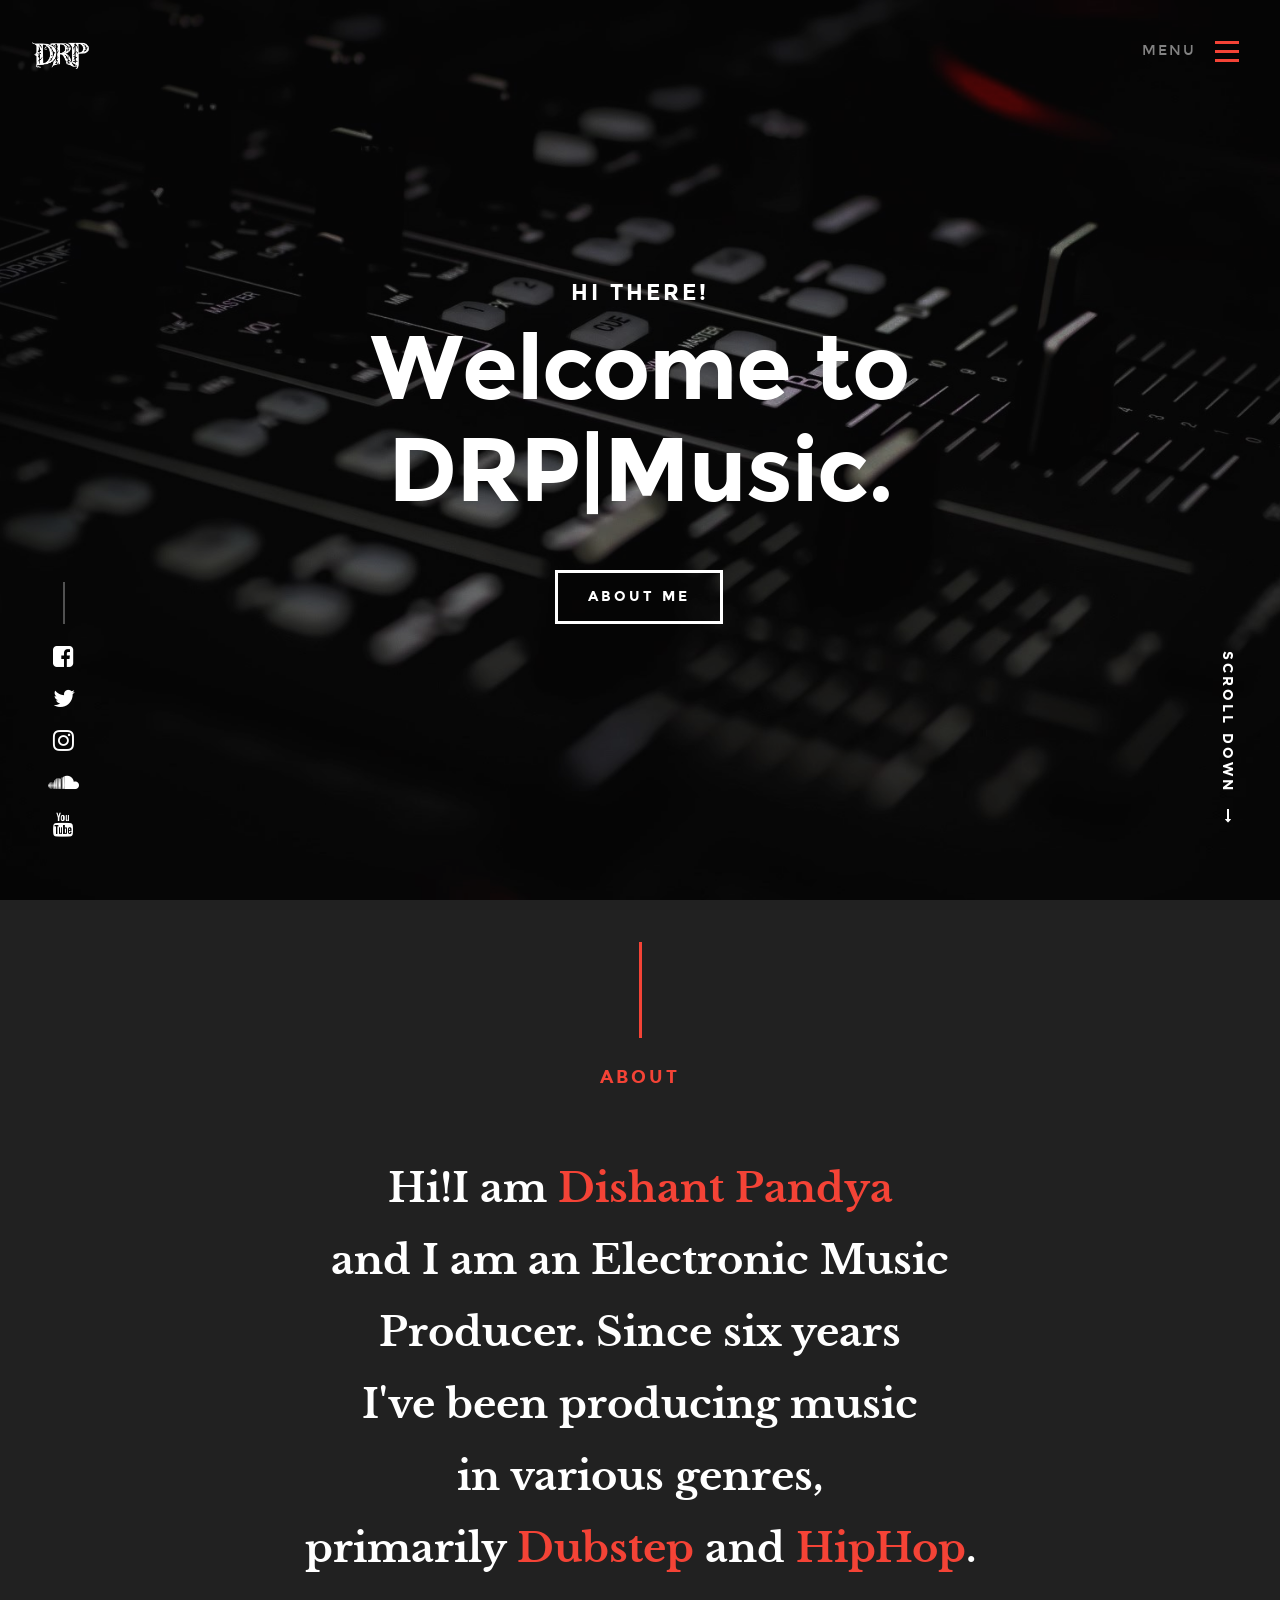
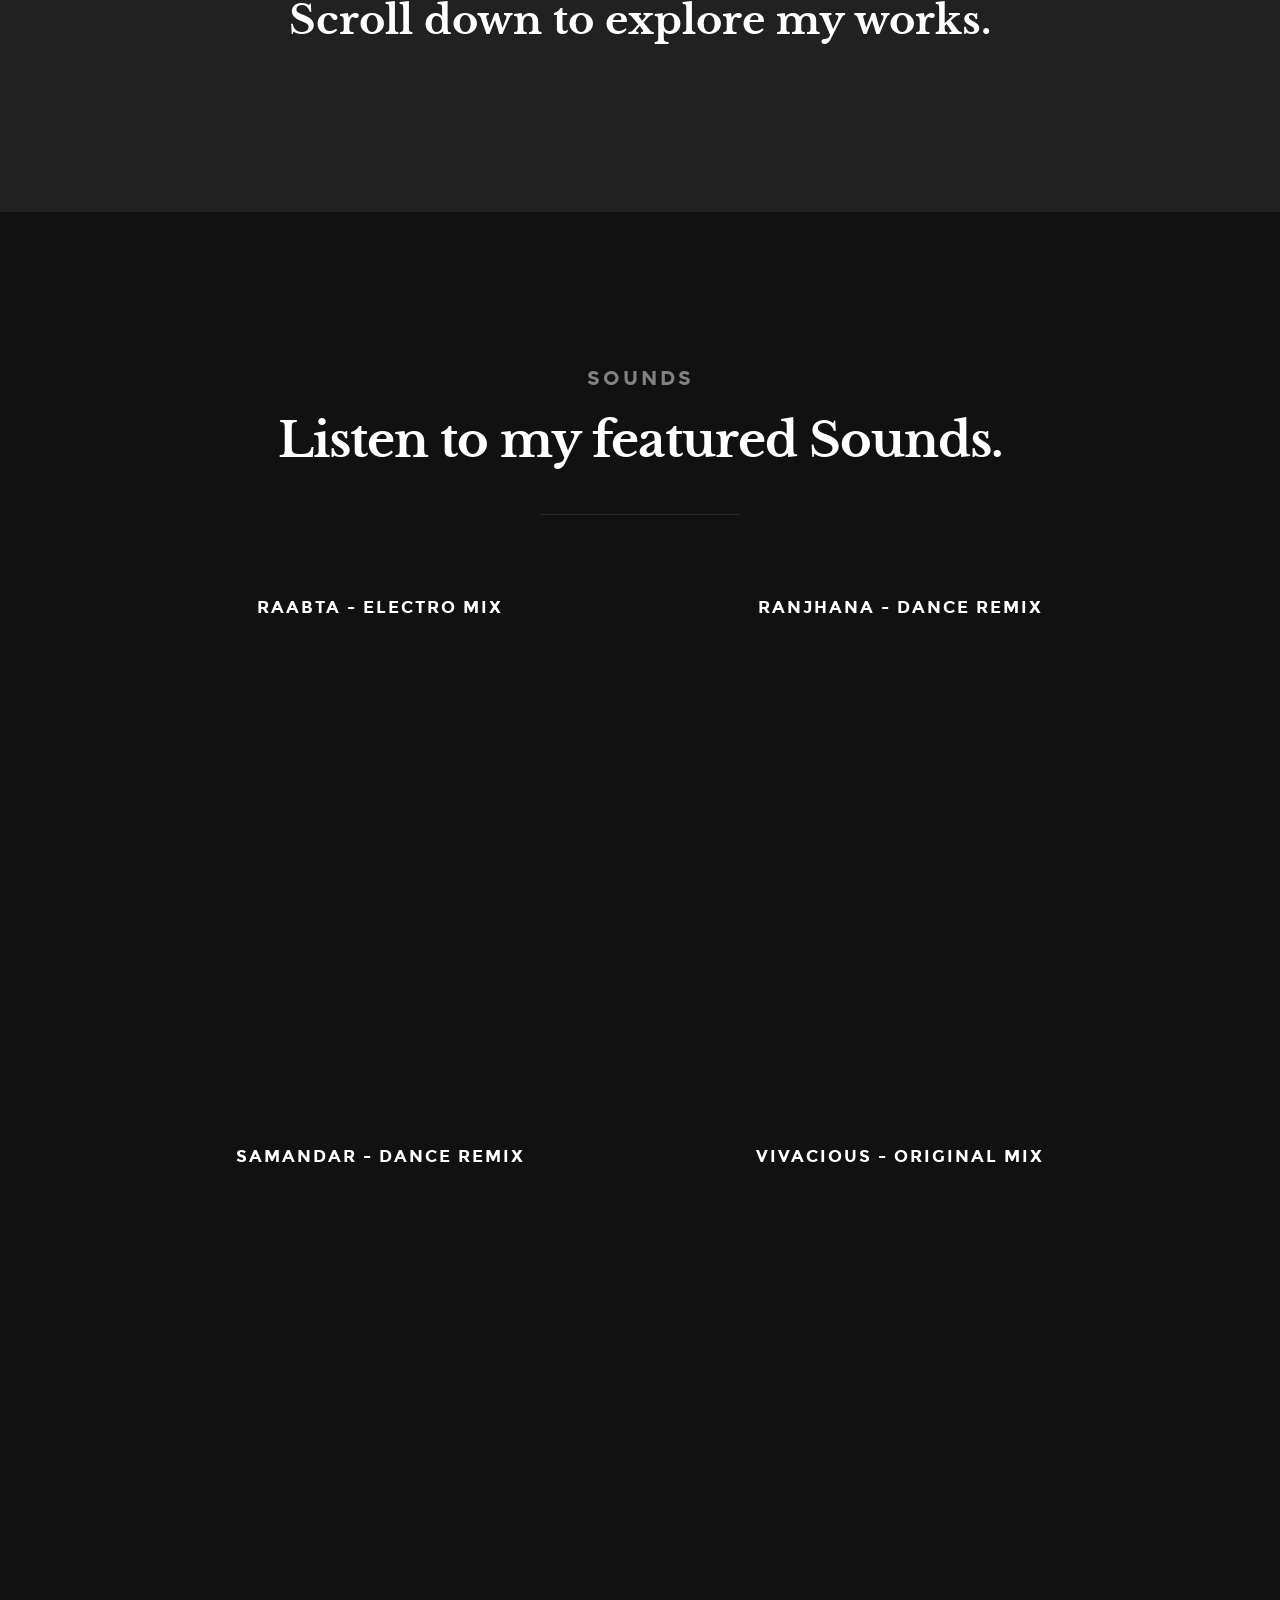
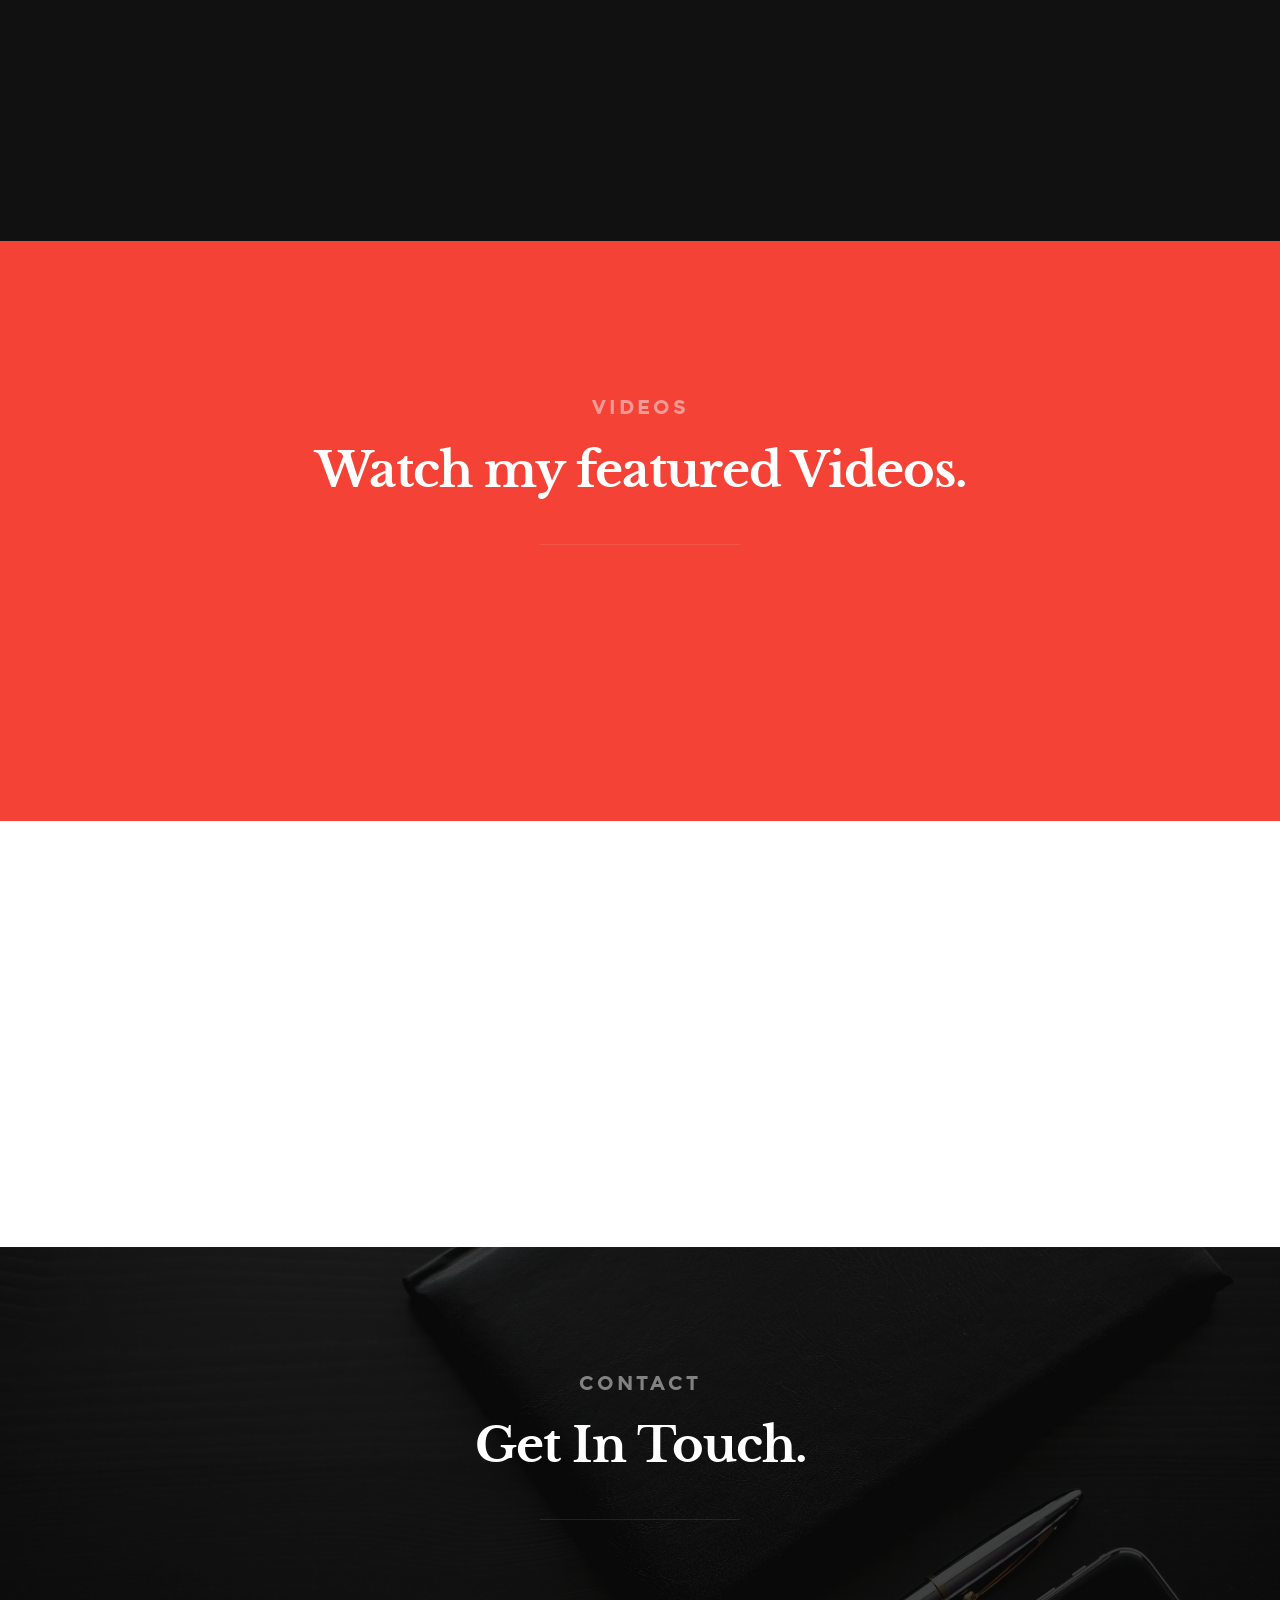
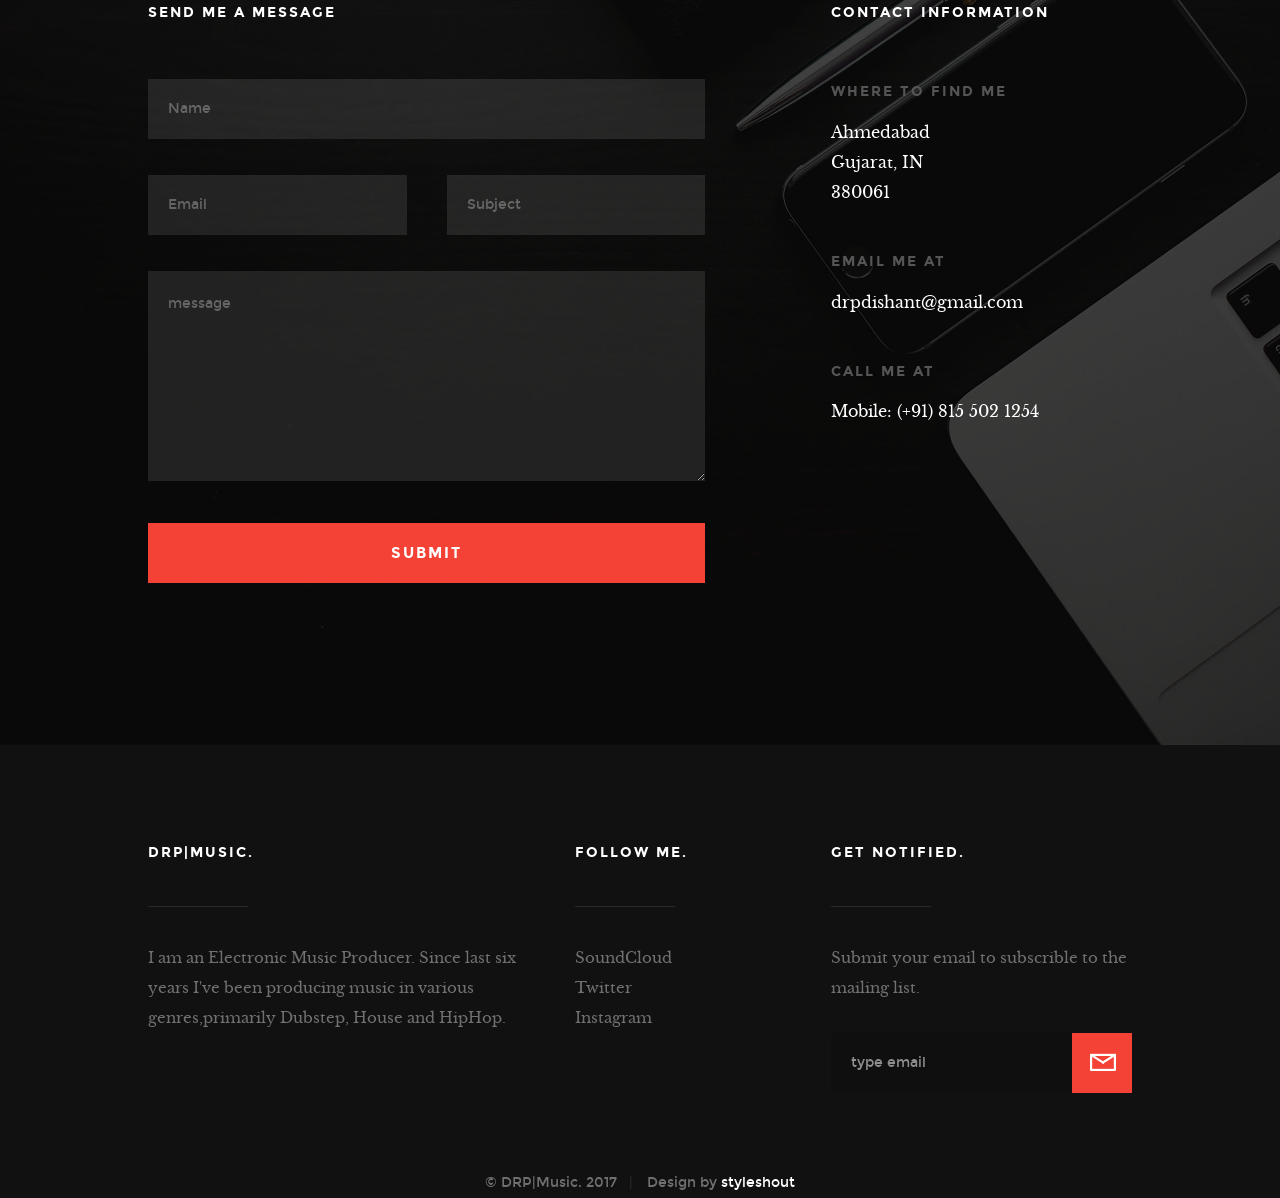
==== index.html @ be005cc3 "favicon" ====
<!DOCTYPE html>
<!--[if IE 8 ]><html class="no-js oldie ie8" lang="en"> <![endif]-->
<!--[if IE 9 ]><html class="no-js oldie ie9" lang="en"> <![endif]-->
<!--[if (gte IE 9)|!(IE)]><!--><html class="no-js" lang="en" xmlns="http://www.w3.org/1999/xhtml"
      xmlns:fb="http://ogp.me/ns/fb#"> <!--<![endif]-->
<head>

   <!--- basic page needs
   ================================================== -->
   <meta charset="utf-8">
	<title>DRP|Music.</title>
	<meta name="Electronic Music Producer" content="">  
	<meta name="Dishant Pandya" content="">
    <meta property="og:image" content="images/preview.png">
    

   <!-- mobile specific metas
   ================================================== -->
	<meta name="viewport" content="width=device-width, initial-scale=1, maximum-scale=1">

 	<!-- CSS
   ================================================== -->
   <link rel="stylesheet" href="css/base.css">
   <link rel="stylesheet" href="css/vendor.css">  
   <link rel="stylesheet" href="css/main.css">  

   <!-- script
   ================================================== -->
	<script src="js/modernizr.js"></script>
	<script src="js/pace.min.js"></script>

   <!-- favicons
	================================================== -->
	<link rel="shortcut icon" href="https://drpdishant.github.io/favicon.ico" type="image/x-icon">
	<link rel="icon" href="https://drpdishant.github.io/favicon.ico" type="image/x-icon">

</head>

<body id="top">

	<!-- header 
   ================================================== -->
   <header> 

   	<div class="header-logo">
	      <a href="index.html">DRP|Music.</a>
	   </div> 

		<a id="header-menu-trigger" href="#0">
		 	<span class="header-menu-text">Menu</span>
		  	<span class="header-menu-icon"></span>
		</a> 

		<nav id="menu-nav-wrap">

			<a href="#0" class="close-button" title="close"><span>Close</span></a>	

	   	<h3>DRP|Music.</h3>  

			<ul class="nav-list">
				<li class="current"><a class="smoothscroll" href="#home" title="">Home</a></li>
				<li><a class="smoothscroll" href="#about" title="">About</a></li>
				<li><a class="smoothscroll" href="#services" title="">Sounds</a></li>
				<li><a class="smoothscroll" href="#portfolio" title="">Videos</a></li>
				<li><a class="smoothscroll" href="#contact" title="">Contact</a></li>						
			</ul>	
            </a>
			<ul class="header-social-list">
	         <li>
	         	<a target="_blank" href="https://fb.com/musicbydrp"><i class="fa fa-facebook-square"></i></a>
	         </li>
	         <li>
	         	<a target="_blank" href="https://twitter.com/dishantpandya"><i class="fa fa-twitter"></i></a>
	         </li>
	         <li>
	         	<a target="_blank" href="https://instagram.com/dishant_pandya"><i class="fa fa-instagram"></i></a>
	         </li>
            <li>
            	<a target="_blank" href="https://soundcloud.com/dishantpandya"><i class="fa fa-soundcloud"></i></a>
            </li>
	         <li>
	         	<a target="_blank" href="https://youtube.com/drpdishant"><i class="fa fa-youtube"></i></a>
	         </li>	         
	      </ul>		

		</nav>  <!-- end #menu-nav-wrap -->

	</header> <!-- end header -->  


   <!-- home
   ================================================== -->
   <section id="home">

   	<div class="overlay"></div>

   	<div class="home-content-table">	
		   <div class="home-content-tablecell">
		   	<div class="row">
		   		<div class="col-twelve">		   			
			  		
			  				<h3 class="animate-intro">Hi There!</h3>
				  			<h1 class="animate-intro">
							Welcome to <br>
                            DRP|Music. 
				  			</h1>	

				  			<div class="more animate-intro">
				  				<a class="smoothscroll button stroke" href="#about">
				  					About Me
				  				</a>
				  			</div>							

			  		</div> <!-- end col-twelve --> 
		   	</div> <!-- end row --> 
		   </div> <!-- end home-content-tablecell --> 		   
		</div> <!-- end home-content-table -->

		<ul class="home-social-list">
	      <li class="animate-intro">
	        	<a target="_blank" href="https://fb.com/musicbydrp"><i class="fa fa-facebook-square"></i></a>
	      </li>
	      <li class="animate-intro">
	        	<a target="_blank" href="https://twitter.com/dishantpandya"><i class="fa fa-twitter"></i></a>
	      </li>
	      <li class="animate-intro">
	        	<a target="_blank" href="https://instagram.com/dishant_pandya"><i class="fa fa-instagram"></i></a>
	      </li>
         <li class="animate-intro">
           	<a target="_blank" href="https://soundcloud.com/dishantpandya"><i class="fa fa-soundcloud"></i></a>
         </li>
	      <li class="animate-intro">
	        	<a target="_blank" href="https://youtube.com/drpdishant"><i class="fa fa-youtube"></i></a>
	      </li>	      
	   </ul> <!-- end home-social-list -->	

		<div class="scrolldown">
			<a href="#about" class="scroll-icon smoothscroll">		
		   	Scroll Down		   	
		   	<i class="fa fa-long-arrow-right" aria-hidden="true"></i>
			</a>
		</div>			
   
   </section> <!-- end home -->


   <!-- about
   ================================================== -->
   <section id="about">

   	<div class="row about-wrap">
   		<div class="col-full">

   			<div class="about-profile-bg"></div>

				<div class="intro">
					<h3 class="animate-this">About</h3>
	   			<p class="lead animate-this">Hi!I am <span>Dishant Pandya</span> <br>
                    and I am an Electronic Music Producer. Since six years <br>
                    I've been producing music <br>
                    in various genres,<br>primarily <span>Dubstep</span> and <span>HipHop</span>.<br>
                    Scroll down to explore my works.</p>	
				</div>   

   		</div> <!-- end col-full  -->
   	</div> <!-- end about-wrap  -->

   </section> <!-- end about -->


   <!-- about
   ================================================== -->
   <section id="services">

   	<div class="overlay"></div>
   	<div class="gradient-overlay"></div>
   	
   	<div class="row narrow section-intro with-bottom-sep animate-this">
   		<div class="col-full">
   			
   				<h3>Sounds</h3>
   			   <h1>Listen to my featured Sounds.</h1>
   			
   	   </div> <!-- end col-full -->
   	</div> <!-- end row -->

   	<div class="row services-content">

   		<div class="services-list block-1-2 block-tab-full group">

	      	<div class="bgrid service-item animate-this">	           

	            <div class="service-content">
                    <h3 class="h05">Raabta - Electro Mix</h3>
	            	<iframe width="100%" height="450" scrolling="no" frameborder="no" src="https://w.soundcloud.com/player/?url=https%3A//api.soundcloud.com/tracks/332384670&amp;auto_play=false&amp;hide_related=false&amp;show_comments=true&amp;show_user=true&amp;show_reposts=false&amp;visual=true"></iframe>	         		
	         	</div> 	         	 

				</div> <!-- end bgrid -->

				<div class="bgrid service-item animate-this">                         

	            <div class="service-content">	
	            	<h3 class="h05">Ranjhana - Dance Remix</h3>  
                    <iframe width="100%" height="450" scrolling="no" frameborder="no" src="https://w.soundcloud.com/player/?url=https%3A//api.soundcloud.com/tracks/306676227&amp;auto_play=false&amp;hide_related=false&amp;show_comments=true&amp;show_user=true&amp;show_reposts=false&amp;visual=true"></iframe>
	            </div>	                          

			   </div> <!-- end bgrid -->

			   <div class="bgrid service-item animate-this">		            

	            <div class="service-content">
	            	<h3 class="h05">Samandar - Dance Remix</h3>
                    <iframe width="100%" height="450" scrolling="no" frameborder="no" src="https://w.soundcloud.com/player/?url=https%3A//api.soundcloud.com/tracks/303614847&amp;auto_play=false&amp;hide_related=false&amp;show_comments=true&amp;show_user=true&amp;show_reposts=false&amp;visual=true"></iframe>
	            </div> 	            	               

			   </div> <!-- end bgrid -->

				<div class="bgrid service-item animate-this">
	            <div class="service-content">
	            	<h3 class="h05">Vivacious - Original Mix</h3>

		            <iframe width="100%" height="450" scrolling="no" frameborder="no" src="https://w.soundcloud.com/player/?url=https%3A//api.soundcloud.com/tracks/299524595&amp;auto_play=false&amp;hide_related=false&amp;show_comments=true&amp;show_user=true&amp;show_reposts=false&amp;visual=true"></iframe>	         		
	            </div>                

				</div> <!-- end bgrid -->			   

	      </div> <!-- end services-list -->
   		
   	</div> <!-- end services-content -->   			

   </section> <!-- end services -->


   <!-- portfolio
   ================================================== -->
   <section id="portfolio">
   	
   	<div class="intro-wrap">

   		<div class="row narrow section-intro with-bottom-sep animate-this">
	   		<div class="col-twelve">
	   			<h3>Videos</h3>
		   		<h1>Watch my featured Videos.</h1>  			  			
	   		</div>   		
	   	</div> <!-- end row section-intro -->   		

   	</div> <!-- end intro-wrap -->   	

   	<div class="row portfolio-content">
   		<div class="col-twelve">
   			<div id="folio-wrap" class="bricks-wrapper">					

   				<div class="brick folio-item">
	               <div class="item-wrap animate-this" data-sub-html="#01" >
                       <iframe width="100%" height="315" src="https://www.youtube.com/embed/Mk-dGUjUvP8" frameborder="0" allowfullscreen></iframe>
	               </div> <!-- end item-wrap -->
						
	        		</div> <!-- end folio-item -->

	        		<div class="brick folio-item">
	               <div class="item-wrap animate-this" data-sub-html="#02">
                       <iframe width="100%" height="315" src="https://www.youtube.com/embed/lpVEWm6cwTI" frameborder="0" allowfullscreen></iframe>
	                  
	               </div> <!-- end item-wrap -->
                        
	        		</div> <!-- end folio-item -->

	        		<div class="brick folio-item">
	               <div class="item-wrap animate-this" data-sub-html="#03" >   	
	                  <iframe width="100%" height="315" src="https://www.youtube.com/embed/KkGbtZgabDY" frameborder="0" allowfullscreen></iframe>
	               </div> <!-- end item-wrap -->	
            
	        		</div> <!-- end folio-item -->

					<div class="brick folio-item">
	               <div class="item-wrap animate-this" data-sub-html="#04" >
                       <iframe width="100%" height="315" src="https://www.youtube.com/embed/w8Ft_xprh7E" frameborder="0" allowfullscreen></iframe>
	                 
	               </div> <!-- end item-wrap -->
            
	        		</div> <!-- end folio-item -->		

   			</div> <!-- end folio-wrap -->
   		</div> <!-- end twelve -->
   	</div> <!-- end portfolio-content -->   	

   </section>  <!-- end portfolio -->

	<!-- contact
   ================================================== -->
   <section id="contact">

      <div class="overlay"></div>

		<div class="row narrow section-intro with-bottom-sep animate-this">
   		<div class="col-twelve">
   			<h3>Contact</h3>
   			<h1>Get In Touch.</h1>
   		</div> 
   	</div> <!-- end section-intro -->

   	<div class="row contact-content">

   		<div class="col-seven tab-full animate-this">

   			<h5>Send Me A Message</h5>

            <!-- form -->
            <form name="contactForm" id="contactForm" method="post">     			

               <div class="form-field">
 					   <input name="contactName" type="text" id="contactName" placeholder="Name" value="" minlength="2" required="">
               </div>

               <div class="row">
                 	<div class="col-six tab-full">
                 		<div class="form-field">
                 			<input name="contactEmail" type="email" id="contactEmail" placeholder="Email" value="" required="">
                 		</div>		      			   
		            </div>
	            	<div class="col-six tab-full">	            
	            		<div class="form-field">
	            			<input name="contactSubject" type="text" id="contactSubject" placeholder="Subject" value="">
	                  </div>		     				   
		            </div>
               </div>
                                         
               <div class="form-field">
	              	<textarea name="contactMessage" id="contactMessage" placeholder="message" rows="10" cols="50" required=""></textarea>
	            </div> 

               <div class="form-field">
                  <button class="submitform">Submit</button>

                  <div id="submit-loader">
                     <div class="text-loader">Sending...</div>                             
       			      <div class="s-loader">
							  	<div class="bounce1"></div>
							  	<div class="bounce2"></div>
							  	<div class="bounce3"></div>
							</div>
						</div>
               </div>

      		</form> <!-- end form -->

            <!-- contact-warning -->
            <div id="message-warning"></div> 

            <!-- contact-success -->
      		<div id="message-success">
               <i class="fa fa-check"></i>Your message was sent, thank you!<br>
      		</div>

         </div> <!-- end col-seven --> 

         <div class="col-four tab-full contact-info end animate-this">

         	<h5>Contact Information</h5>

         	<div class="cinfo">
	   			<h6>Where to Find Me</h6>
	   			<p>
	            	Ahmedabad<br>
	            	Gujarat, IN<br>
	            	380061
	            </p>
	   		</div> <!-- end cinfo -->

	   		<div class="cinfo">
	   			<h6>Email Me At</h6>
	   			<p>
	   				drpdishant@gmail.com			     
				   </p>
	   		</div> <!-- end cinfo -->

	   		<div class="cinfo">
	   			<h6>Call Me At</h6>
	   			<p>
	   				Mobile: (+91) 815 502 1254
				   </p>
	   		</div>

         </div> <!-- end cinfo --> 

   	</div> <!-- end row contact-content -->
		
	</section> <!-- end contact -->


	<!-- footer
   ================================================== -->
	<footer>
     	<div class="footer-main">

   		<div class="row">  

	      	<div class="col-five tab-full footer-about">       

	            <h4 class="h05">DRP|Music.</h4>

	            <p>I am an Electronic Music Producer. Since last six years I've been producing music in various genres,primarily Dubstep, House and HipHop.</p>	            

		      </div> <!-- end footer-about -->

	      	<div class="col-three tab-full footer-social">

	      		<h4 class="h05">Follow Me.</h4>

	      		<ul class="list-links">
	      			<li><a target="_blank" href="https://soundcloud.com/dishantpandya">SoundCloud</a></li>
						<li><a target="_blank" href="https://twitter.com.dishantpandya">Twitter</a></li>
						<li><a target="_blank" href="https://instagram.com/dishant_pandya">Instagram</a></li>						
					</ul>

	      	</div> <!-- end footer-social -->  

	      	<div class="col-four tab-full footer-subscribe end">

	      		<h4 class="h05">Get Notified.</h4>

	      		<p>Submit your email to subscrible to the mailing list.</p>

	      		<div class="subscribe-form">
	      	
	      			<form id="mc-form" class="group" novalidate="true">

							<input type="email" value="" name="dEmail" class="email" id="mc-email" placeholder="type email" required=""> 
	   		
			   			<!-- <input type="submit" name="subscribe" > -->
			   			<button><i class="icon-mail"></i></button>
		   	
		   				<label for="mc-email" class="subscribe-message"></label>
			
						</form>

	      		</div>
	      	           	
	      	</div> <!-- end footer-subscribe -->      	    

	      </div> <!-- end row -->

   	</div> <!-- end footer-main -->

   	<div class="footer-bottom">

      	<div class="row">

      		<div class="col-twelve">
	      		<div class="copyright">
		         	<span>© DRP|Music. 2017</span> 
		         	<span>Design by <a href="http://www.styleshout.com/">styleshout</a></span>		         	
		         </div>		               
	      	</div>

      	</div>   	

      </div> <!-- end footer-bottom -->

      <div id="go-top">
		   <a class="smoothscroll" title="Back to Top" href="#top">
		   	<i class="fa fa-long-arrow-up" aria-hidden="true"></i>
		   </a>
		</div>		
   </footer>

   <div id="preloader"> 
    	<div id="loader"></div>
   </div> 

   <!-- Java Script
   ================================================== --> 
   <script src="js/jquery-2.1.3.min.js"></script>
   <script src="js/plugins.js"></script>
   <script src="js/main.js"></script>

</body>

</html>
---- css/base.css ----
/* =================================================================== 
 *
 *  Infinity v1.0 Base Stylesheet
 *  01-02-2017
 *  ------------------------------------------------------------------
 *  TOC:
 *  01. reset
 *  02. basic/base setup styles
 *  03. grid
 *  04. MISC
 *
 * =================================================================== */

/* ===================================================================
 *  01. reset - normalize.css v3.0.2 | MIT License | git.io/normalize
 *
 * ------------------------------------------------------------------- */
html {
  font-family: sans-serif;
  -ms-text-size-adjust: 100%;
  -webkit-text-size-adjust: 100%;
}

body {
  margin: 0;
}

article,
aside,
details,
figcaption,
figure,
footer,
header,
hgroup,
main,
menu,
nav,
section,
summary {
  display: block;
}

audio, canvas, progress, video {
  display: inline-block;
  vertical-align: baseline;
}

audio:not([controls]) {
  display: none;
  height: 0;
}

[hidden],
template {
  display: none;
}

a {
  background: transparent;
}

a:active, a:hover {
  outline: 0;
}

abbr[title] {
  border-bottom: 1px dotted;
}

b, strong {
  font-weight: bold;
}

dfn {
  font-style: italic;
}

h1 {
  font-size: 2em;
  margin: 0.67em 0;
}

mark {
  background: #ff0;
  color: #000;
}

small {
  font-size: 80%;
}

sub,
sup {
  font-size: 75%;
  line-height: 0;
  position: relative;
  vertical-align: baseline;
}

sup {
  top: -0.5em;
}

sub {
  bottom: -0.25em;
}

img {
  border: 0;
}

svg:not(:root) {
  overflow: hidden;
}

figure {
  margin: 1em 40px;
}

hr {
  -moz-box-sizing: content-box;
  box-sizing: content-box;
  height: 0;
}

pre {
  overflow: auto;
}

code,
kbd,
pre,
samp {
  font-family: monospace, monospace;
  font-size: 1em;
}

button, input, optgroup,
select, textarea {
  color: inherit;
  font: inherit;
  margin: 0;
}

button {
  overflow: visible;
}

button, select {
  text-transform: none;
}

button,
html input[type="button"],
input[type="reset"],
input[type="submit"] {
  -webkit-appearance: button;
  cursor: pointer;
}

button[disabled],
html input[disabled] {
  cursor: default;
}

button::-moz-focus-inner,
input::-moz-focus-inner {
  border: 0;
  padding: 0;
}

input {
  line-height: normal;
}

input[type="checkbox"],
input[type="radio"] {
  box-sizing: border-box;
  padding: 0;
}

input[type="number"]::-webkit-inner-spin-button,
input[type="number"]::-webkit-outer-spin-button {
  height: auto;
}

input[type="search"] {
  -webkit-appearance: textfield;
  -moz-box-sizing: content-box;
  -webkit-box-sizing: content-box;
  box-sizing: content-box;
}

input[type="search"]::-webkit-search-cancel-button,
input[type="search"]::-webkit-search-decoration {
  -webkit-appearance: none;
}

fieldset {
  border: 1px solid #c0c0c0;
  margin: 0 2px;
  padding: 0.35em 0.625em 0.75em;
}

legend {
  border: 0;
  padding: 0;
}

textarea {
  overflow: auto;
}

optgroup {
  font-weight: bold;
}

table {
  border-collapse: collapse;
  border-spacing: 0;
}

td, th {
  padding: 0;
}

/* ===================================================================
 *  02. basic/base setup styles - (_basic.scss)
 *
 * ------------------------------------------------------------------- */
html {
  font-size: 62.5%;
  box-sizing: border-box;
}

*,
*::before,
*::after {
  box-sizing: inherit;
}

body {
  font-weight: normal;
  line-height: 1;
  text-rendering: optimizeLegibility;
  word-wrap: break-word;
  -webkit-overflow-scrolling: touch;
  -webkit-text-size-adjust: none;
}

body, input, button {
  -moz-osx-font-smoothing: grayscale;
  -webkit-font-smoothing: antialiased;
}

/* ------------------------------------------------------------------- 
 * Media - (_basic.scss)
 * ------------------------------------------------------------------- */
img, video {
  max-width: 100%;
  height: auto;
}

/* ------------------------------------------------------------------- 
 * Typography resets - (_basic.scss)
 * ------------------------------------------------------------------- */
div, dl, dt, dd, ul, ol, li, h1, h2, h3, h4, h5, h6, pre, form, p, blockquote, th, td {
  margin: 0;
  padding: 0;
}

h1, h2, h3, h4, h5, h6 {
  -webkit-font-variant-ligatures: common-ligatures;
  -moz-font-variant-ligatures: common-ligatures;
  font-variant-ligatures: common-ligatures;
  text-rendering: optimizeLegibility;
}

em, i {
  font-style: italic;
  line-height: inherit;
}

strong, b {
  font-weight: bold;
  line-height: inherit;
}

small {
  font-size: 60%;
  line-height: inherit;
}

ol, ul {
  list-style: none;
}

li {
  display: block;
}

/* ------------------------------------------------------------------- 
 * links - (_basic.scss)
 * ------------------------------------------------------------------- */
a {
  text-decoration: none;
  line-height: inherit;
}

a img {
  border: none;
}

/* ------------------------------------------------------------------- 
 * inputs - (_basic.scss)
 * ------------------------------------------------------------------- */
fieldset {
  margin: 0;
  padding: 0;
}

input[type="email"],
input[type="number"],
input[type="search"],
input[type="text"],
input[type="tel"],
input[type="url"],
input[type="password"],
textarea {
  -webkit-appearance: none;
  -moz-appearance: none;
  -ms-appearance: none;
  -o-appearance: none;
  appearance: none;
}

/* ===================================================================
 *  03. grid - (_grid.scss)
 *
 * ------------------------------------------------------------------- */
.row {
  width: 94%;
  max-width: 1170px;
  margin: 0 auto;
}
.row:before, .row:after {
  content: "";
  display: table;
}
.row:after {
  clear: both;
}

.row .row {
  width: auto;
  max-width: none;
  margin-left: -20px;
  margin-right: -20px;
}

[class*="col-"], .bgrid {
  float: left;
}

[class*="col-"] + [class*="col-"].end {
  float: right;
}

[class*="col-"] {
  padding: 0 20px;
}

.col-one {
  width: 8.33333%;
}

.col-two, .col-1-6 {
  width: 16.66667%;
}

.col-three, .col-1-4 {
  width: 25%;
}

.col-four, .col-1-3 {
  width: 33.33333%;
}

.col-five {
  width: 41.66667%;
}

.col-six, .col-1-2 {
  width: 50%;
}

.col-seven {
  width: 58.33333%;
}

.col-eight, .col-2-3 {
  width: 66.66667%;
}

.col-nine, .col-3-4 {
  width: 75%;
}

.col-ten, .col-5-6 {
  width: 83.33333%;
}

.col-eleven {
  width: 91.66667%;
}

.col-twelve, .col-full {
  width: 100%;
}

/* ------------------------------------------------------------------- 
 * small screens - (_grid.scss)
 * ------------------------------------------------------------------- */
@media screen and (max-width: 1024px) {
  .row .row {
    margin-left: -18px;
    margin-right: -18px;
  }

  [class*="col-"] {
    padding: 0 18px;
  }
}
/* ------------------------------------------------------------------- 
 * tablets - (_grid.scss)
 * ------------------------------------------------------------------- */
@media screen and (max-width: 768px) {
  .row {
    width: auto;
    padding-left: 30px;
    padding-right: 30px;
  }

  .row .row {
    padding-left: 0;
    padding-right: 0;
    margin-left: -15px;
    margin-right: -15px;
  }

  [class*="col-"] {
    padding: 0 15px;
  }

  .tab-1-4 {
    width: 25%;
  }

  .tab-1-3 {
    width: 33.33333%;
  }

  .tab-1-2 {
    width: 50%;
  }

  .tab-2-3 {
    width: 66.66667%;
  }

  .tab-3-4 {
    width: 75%;
  }

  .tab-full {
    width: 100%;
  }
}
/* ------------------------------------------------------------------- 
 * large mobile devices - (_grid.scss)
 * ------------------------------------------------------------------- */
@media screen and (max-width: 600px) {
  .row {
    padding-left: 25px;
    padding-right: 25px;
  }

  .row .row {
    margin-left: -10px;
    margin-right: -10px;
  }

  [class*="col-"] {
    padding: 0 10px;
  }

  .mob-1-4 {
    width: 25%;
  }

  .mob-1-2 {
    width: 50%;
  }

  .mob-3-4 {
    width: 75%;
  }

  .mob-full {
    width: 100%;
  }
}
/* ------------------------------------------------------------------- 
 * small mobile devices - (_grid.scss)
 * ------------------------------------------------------------------- */
@media screen and (max-width: 400px) {
  .row .row {
    padding-left: 0;
    padding-right: 0;
    margin-left: 0;
    margin-right: 0;
  }

  [class*="col-"] {
    width: 100% !important;
    float: none !important;
    clear: both !important;
    margin-left: 0;
    margin-right: 0;
    padding: 0;
  }

  [class*="col-"] + [class*="col-"].end {
    float: none;
  }
}
/* ===================================================================
 * block grids - (_grid.scss)
 *
 * ------------------------------------------------------------------- */
[class*="block-"]:before, [class*="block-"]:after {
  content: "";
  display: table;
}
[class*="block-"]:after {
  clear: both;
}

.block-1-6 .bgrid {
  width: 16.66667%;
}

.block-1-4 .bgrid {
  width: 25%;
}

.block-1-3 .bgrid {
  width: 33.33333%;
}

.block-1-2 .bgrid {
  width: 50%;
}

/**
 * Clearing for block grid columns. Allow columns with 
 * different heights to align properly.
 */
.block-1-6 .bgrid:nth-child(6n+1),
.block-1-4 .bgrid:nth-child(4n+1),
.block-1-3 .bgrid:nth-child(3n+1),
.block-1-2 .bgrid:nth-child(2n+1) {
  clear: both;
}

/* ------------------------------------------------------------------- 
 * small screens - (_grid.scss)
 * ------------------------------------------------------------------- */
@media screen and (max-width: 1024px) {
  .block-s-1-6 .bgrid {
    width: 16.66667%;
  }

  .block-s-1-4 .bgrid {
    width: 25%;
  }

  .block-s-1-3 .bgrid {
    width: 33.33333%;
  }

  .block-s-1-2 .bgrid {
    width: 50%;
  }

  .block-s-full .bgrid {
    width: 100%;
    clear: both;
  }

  [class*="block-s-"] .bgrid:nth-child(n) {
    clear: none;
  }

  .block-s-1-6 .bgrid:nth-child(6n+1),
  .block-s-1-4 .bgrid:nth-child(4n+1),
  .block-s-1-3 .bgrid:nth-child(3n+1),
  .block-s-1-2 .bgrid:nth-child(2n+1) {
    clear: both;
  }
}
/* ------------------------------------------------------------------- 
 * tablets - (_grid.scss)
 * ------------------------------------------------------------------- */
@media screen and (max-width: 768px) {
  .block-tab-1-6 .bgrid {
    width: 16.66667%;
  }

  .block-tab-1-4 .bgrid {
    width: 25%;
  }

  .block-tab-1-3 .bgrid {
    width: 33.33333%;
  }

  .block-tab-1-2 .bgrid {
    width: 50%;
  }

  .block-tab-full .bgrid {
    width: 100%;
    clear: both;
  }

  [class*="block-tab-"] .bgrid:nth-child(n) {
    clear: none;
  }

  .block-tab-1-6 .bgrid:nth-child(6n+1),
  .block-tab-1-4 .bgrid:nth-child(4n+1),
  .block-tab-1-3 .bgrid:nth-child(3n+1),
  .block-tab-1-2 .bgrid:nth-child(2n+1) {
    clear: both;
  }
}
/* ------------------------------------------------------------------- 
 * large mobile devices - (_grid.scss)
 * ------------------------------------------------------------------- */
@media screen and (max-width: 600px) {
  .block-mob-1-6 .bgrid {
    width: 16.66667%;
  }

  .block-mob-1-4 .bgrid {
    width: 25%;
  }

  .block-mob-1-3 .bgrid {
    width: 33.33333%;
  }

  .block-mob-1-2 .bgrid {
    width: 50%;
  }

  .block-mob-full .bgrid {
    width: 100%;
    clear: both;
  }

  [class*="block-mob-"] .bgrid:nth-child(n) {
    clear: none;
  }

  .block-mob-1-6 .bgrid:nth-child(6n+1),
  .block-mob-1-4 .bgrid:nth-child(4n+1),
  .block-mob-1-3 .bgrid:nth-child(3n+1),
  .block-mob-1-2 .bgrid:nth-child(2n+1) {
    clear: both;
  }
}
/* ------------------------------------------------------------------- 
 * stack on small mobile devices - (_grid.scss)
 * ------------------------------------------------------------------- */
@media screen and (max-width: 400px) {
  .stack .bgrid {
    width: 100% !important;
    float: none !important;
    clear: both !important;
    margin-left: 0;
    margin-right: 0;
  }
}
/* ===================================================================
 *  04. MISC  - (_grid.scss)
 *
 * ------------------------------------------------------------------- */
 
/* Clearing - (http://nicolasgallagher.com/micro-clearfix-hack/
 */
.group:before, .group:after {
  content: "";
  display: table;
}
.group:after {
  clear: both;
}

/* Misc Helper Styles 
 */
.hide {
  display: none;
}

.invisible {
  visibility: hidden;
}

.antialiased {
  -webkit-font-smoothing: antialiased;
  -moz-osx-font-smoothing: grayscale;
}

.overflow-hidden {
  overflow: hidden;
}

.remove-bottom {
  margin-bottom: 0;
}

.half-bottom {
  margin-bottom: 1.5rem !important;
}

.add-bottom {
  margin-bottom: 3rem !important;
}

.no-border {
  border: none;
}

.full-width {
  width: 100%;
}

.text-center {
  text-align: center;
}

.text-left {
  text-align: left;
}

.text-right {
  text-align: right;
}

.pull-left {
  float: left;
}

.pull-right {
  float: right;
}

.align-center {
  margin-left: auto;
  margin-right: auto;
  text-align: center;
}
---- css/vendor.css ----
/* =================================================================== 
 *
 *  Infinity v1.0 Vendor/Third Party CSS 
 *  01-02-2017
 *  ------------------------------------------------------------------
 *
 *  TOC:
 *  01. Animate.css
 *  02. Lightgallery 
 *  03. Owl Carousel 
 *  04. Flexslider
 *
 * =================================================================== */

/**
 * 01. 
 * Animate.css - http://daneden.me/animate
 * Licensed under the MIT license - http://opensource.org/licenses/MIT
 *
 * Copyright (c) 2015 Daniel Eden
 * ===================================================================
 */
.animated {
  -webkit-animation-duration: 1s;
  animation-duration: 1s;
  -webkit-animation-fill-mode: both;
  animation-fill-mode: both;
}

.animated.infinite {
  -webkit-animation-iteration-count: infinite;
  animation-iteration-count: infinite;
}

.animated.hinge {
  -webkit-animation-duration: 2s;
  animation-duration: 2s;
}

.animated.bounceIn, .animated.bounceOut, .animated.flipOutX, .animated.flipOutY {
  -webkit-animation-duration: .75s;
  animation-duration: .75s;
}

@-webkit-keyframes bounce {
  20%,53%,80%,from,to {
    -webkit-animation-timing-function: cubic-bezier(0.215, 0.61, 0.355, 1);
    animation-timing-function: cubic-bezier(0.215, 0.61, 0.355, 1);
    -webkit-transform: translate3d(0, 0, 0);
    transform: translate3d(0, 0, 0);
  }
  40%,43% {
    -webkit-animation-timing-function: cubic-bezier(0.755, 0.05, 0.855, 0.06);
    animation-timing-function: cubic-bezier(0.755, 0.05, 0.855, 0.06);
    -webkit-transform: translate3d(0, -30px, 0);
    transform: translate3d(0, -30px, 0);
  }
  70% {
    -webkit-animation-timing-function: cubic-bezier(0.755, 0.05, 0.855, 0.06);
    animation-timing-function: cubic-bezier(0.755, 0.05, 0.855, 0.06);
    -webkit-transform: translate3d(0, -15px, 0);
    transform: translate3d(0, -15px, 0);
  }
  90% {
    -webkit-transform: translate3d(0, -4px, 0);
    transform: translate3d(0, -4px, 0);
  }
}
@keyframes bounce {
  20%,53%,80%,from,to {
    -webkit-animation-timing-function: cubic-bezier(0.215, 0.61, 0.355, 1);
    animation-timing-function: cubic-bezier(0.215, 0.61, 0.355, 1);
    -webkit-transform: translate3d(0, 0, 0);
    transform: translate3d(0, 0, 0);
  }
  40%,43% {
    -webkit-animation-timing-function: cubic-bezier(0.755, 0.05, 0.855, 0.06);
    animation-timing-function: cubic-bezier(0.755, 0.05, 0.855, 0.06);
    -webkit-transform: translate3d(0, -30px, 0);
    transform: translate3d(0, -30px, 0);
  }
  70% {
    -webkit-animation-timing-function: cubic-bezier(0.755, 0.05, 0.855, 0.06);
    animation-timing-function: cubic-bezier(0.755, 0.05, 0.855, 0.06);
    -webkit-transform: translate3d(0, -15px, 0);
    transform: translate3d(0, -15px, 0);
  }
  90% {
    -webkit-transform: translate3d(0, -4px, 0);
    transform: translate3d(0, -4px, 0);
  }
}
.bounce {
  -webkit-animation-name: bounce;
  animation-name: bounce;
  -webkit-transform-origin: center bottom;
  transform-origin: center bottom;
}

@-webkit-keyframes flash {
  50%,from,to {
    opacity: 1;
  }
  25%,75% {
    opacity: 0;
  }
}
@keyframes flash {
  50%,from,to {
    opacity: 1;
  }
  25%,75% {
    opacity: 0;
  }
}
.flash {
  -webkit-animation-name: flash;
  animation-name: flash;
}

@-webkit-keyframes pulse {
  from {
    -webkit-transform: scale3d(1, 1, 1);
    transform: scale3d(1, 1, 1);
  }
  50% {
    -webkit-transform: scale3d(1.05, 1.05, 1.05);
    transform: scale3d(1.05, 1.05, 1.05);
  }
  to {
    -webkit-transform: scale3d(1, 1, 1);
    transform: scale3d(1, 1, 1);
  }
}
@keyframes pulse {
  from {
    -webkit-transform: scale3d(1, 1, 1);
    transform: scale3d(1, 1, 1);
  }
  50% {
    -webkit-transform: scale3d(1.05, 1.05, 1.05);
    transform: scale3d(1.05, 1.05, 1.05);
  }
  to {
    -webkit-transform: scale3d(1, 1, 1);
    transform: scale3d(1, 1, 1);
  }
}
.pulse {
  -webkit-animation-name: pulse;
  animation-name: pulse;
}

@-webkit-keyframes rubberBand {
  from {
    -webkit-transform: scale3d(1, 1, 1);
    transform: scale3d(1, 1, 1);
  }
  30% {
    -webkit-transform: scale3d(1.25, 0.75, 1);
    transform: scale3d(1.25, 0.75, 1);
  }
  40% {
    -webkit-transform: scale3d(0.75, 1.25, 1);
    transform: scale3d(0.75, 1.25, 1);
  }
  50% {
    -webkit-transform: scale3d(1.15, 0.85, 1);
    transform: scale3d(1.15, 0.85, 1);
  }
  65% {
    -webkit-transform: scale3d(0.95, 1.05, 1);
    transform: scale3d(0.95, 1.05, 1);
  }
  75% {
    -webkit-transform: scale3d(1.05, 0.95, 1);
    transform: scale3d(1.05, 0.95, 1);
  }
  to {
    -webkit-transform: scale3d(1, 1, 1);
    transform: scale3d(1, 1, 1);
  }
}
@keyframes rubberBand {
  from {
    -webkit-transform: scale3d(1, 1, 1);
    transform: scale3d(1, 1, 1);
  }
  30% {
    -webkit-transform: scale3d(1.25, 0.75, 1);
    transform: scale3d(1.25, 0.75, 1);
  }
  40% {
    -webkit-transform: scale3d(0.75, 1.25, 1);
    transform: scale3d(0.75, 1.25, 1);
  }
  50% {
    -webkit-transform: scale3d(1.15, 0.85, 1);
    transform: scale3d(1.15, 0.85, 1);
  }
  65% {
    -webkit-transform: scale3d(0.95, 1.05, 1);
    transform: scale3d(0.95, 1.05, 1);
  }
  75% {
    -webkit-transform: scale3d(1.05, 0.95, 1);
    transform: scale3d(1.05, 0.95, 1);
  }
  to {
    -webkit-transform: scale3d(1, 1, 1);
    transform: scale3d(1, 1, 1);
  }
}
.rubberBand {
  -webkit-animation-name: rubberBand;
  animation-name: rubberBand;
}

@-webkit-keyframes shake {
  from,to {
    -webkit-transform: translate3d(0, 0, 0);
    transform: translate3d(0, 0, 0);
  }
  10%,30%,50%,70%,90% {
    -webkit-transform: translate3d(-10px, 0, 0);
    transform: translate3d(-10px, 0, 0);
  }
  20%,40%,60%,80% {
    -webkit-transform: translate3d(10px, 0, 0);
    transform: translate3d(10px, 0, 0);
  }
}
@keyframes shake {
  from,to {
    -webkit-transform: translate3d(0, 0, 0);
    transform: translate3d(0, 0, 0);
  }
  10%,30%,50%,70%,90% {
    -webkit-transform: translate3d(-10px, 0, 0);
    transform: translate3d(-10px, 0, 0);
  }
  20%,40%,60%,80% {
    -webkit-transform: translate3d(10px, 0, 0);
    transform: translate3d(10px, 0, 0);
  }
}
.shake {
  -webkit-animation-name: shake;
  animation-name: shake;
}

@-webkit-keyframes swing {
  20% {
    -webkit-transform: rotate3d(0, 0, 1, 15deg);
    transform: rotate3d(0, 0, 1, 15deg);
  }
  40% {
    -webkit-transform: rotate3d(0, 0, 1, -10deg);
    transform: rotate3d(0, 0, 1, -10deg);
  }
  60% {
    -webkit-transform: rotate3d(0, 0, 1, 5deg);
    transform: rotate3d(0, 0, 1, 5deg);
  }
  80% {
    -webkit-transform: rotate3d(0, 0, 1, -5deg);
    transform: rotate3d(0, 0, 1, -5deg);
  }
  to {
    -webkit-transform: rotate3d(0, 0, 1, 0deg);
    transform: rotate3d(0, 0, 1, 0deg);
  }
}
@keyframes swing {
  20% {
    -webkit-transform: rotate3d(0, 0, 1, 15deg);
    transform: rotate3d(0, 0, 1, 15deg);
  }
  40% {
    -webkit-transform: rotate3d(0, 0, 1, -10deg);
    transform: rotate3d(0, 0, 1, -10deg);
  }
  60% {
    -webkit-transform: rotate3d(0, 0, 1, 5deg);
    transform: rotate3d(0, 0, 1, 5deg);
  }
  80% {
    -webkit-transform: rotate3d(0, 0, 1, -5deg);
    transform: rotate3d(0, 0, 1, -5deg);
  }
  to {
    -webkit-transform: rotate3d(0, 0, 1, 0deg);
    transform: rotate3d(0, 0, 1, 0deg);
  }
}
.swing {
  -webkit-transform-origin: top center;
  transform-origin: top center;
  -webkit-animation-name: swing;
  animation-name: swing;
}

@-webkit-keyframes tada {
  from {
    -webkit-transform: scale3d(1, 1, 1);
    transform: scale3d(1, 1, 1);
  }
  10%,20% {
    -webkit-transform: scale3d(0.9, 0.9, 0.9) rotate3d(0, 0, 1, -3deg);
    transform: scale3d(0.9, 0.9, 0.9) rotate3d(0, 0, 1, -3deg);
  }
  30%,50%,70%,90% {
    -webkit-transform: scale3d(1.1, 1.1, 1.1) rotate3d(0, 0, 1, 3deg);
    transform: scale3d(1.1, 1.1, 1.1) rotate3d(0, 0, 1, 3deg);
  }
  40%,60%,80% {
    -webkit-transform: scale3d(1.1, 1.1, 1.1) rotate3d(0, 0, 1, -3deg);
    transform: scale3d(1.1, 1.1, 1.1) rotate3d(0, 0, 1, -3deg);
  }
  to {
    -webkit-transform: scale3d(1, 1, 1);
    transform: scale3d(1, 1, 1);
  }
}
@keyframes tada {
  from {
    -webkit-transform: scale3d(1, 1, 1);
    transform: scale3d(1, 1, 1);
  }
  10%,20% {
    -webkit-transform: scale3d(0.9, 0.9, 0.9) rotate3d(0, 0, 1, -3deg);
    transform: scale3d(0.9, 0.9, 0.9) rotate3d(0, 0, 1, -3deg);
  }
  30%,50%,70%,90% {
    -webkit-transform: scale3d(1.1, 1.1, 1.1) rotate3d(0, 0, 1, 3deg);
    transform: scale3d(1.1, 1.1, 1.1) rotate3d(0, 0, 1, 3deg);
  }
  40%,60%,80% {
    -webkit-transform: scale3d(1.1, 1.1, 1.1) rotate3d(0, 0, 1, -3deg);
    transform: scale3d(1.1, 1.1, 1.1) rotate3d(0, 0, 1, -3deg);
  }
  to {
    -webkit-transform: scale3d(1, 1, 1);
    transform: scale3d(1, 1, 1);
  }
}
.tada {
  -webkit-animation-name: tada;
  animation-name: tada;
}

@-webkit-keyframes wobble {
  from {
    -webkit-transform: none;
    transform: none;
  }
  15% {
    -webkit-transform: translate3d(-25%, 0, 0) rotate3d(0, 0, 1, -5deg);
    transform: translate3d(-25%, 0, 0) rotate3d(0, 0, 1, -5deg);
  }
  30% {
    -webkit-transform: translate3d(20%, 0, 0) rotate3d(0, 0, 1, 3deg);
    transform: translate3d(20%, 0, 0) rotate3d(0, 0, 1, 3deg);
  }
  45% {
    -webkit-transform: translate3d(-15%, 0, 0) rotate3d(0, 0, 1, -3deg);
    transform: translate3d(-15%, 0, 0) rotate3d(0, 0, 1, -3deg);
  }
  60% {
    -webkit-transform: translate3d(10%, 0, 0) rotate3d(0, 0, 1, 2deg);
    transform: translate3d(10%, 0, 0) rotate3d(0, 0, 1, 2deg);
  }
  75% {
    -webkit-transform: translate3d(-5%, 0, 0) rotate3d(0, 0, 1, -1deg);
    transform: translate3d(-5%, 0, 0) rotate3d(0, 0, 1, -1deg);
  }
  to {
    -webkit-transform: none;
    transform: none;
  }
}
@keyframes wobble {
  from {
    -webkit-transform: none;
    transform: none;
  }
  15% {
    -webkit-transform: translate3d(-25%, 0, 0) rotate3d(0, 0, 1, -5deg);
    transform: translate3d(-25%, 0, 0) rotate3d(0, 0, 1, -5deg);
  }
  30% {
    -webkit-transform: translate3d(20%, 0, 0) rotate3d(0, 0, 1, 3deg);
    transform: translate3d(20%, 0, 0) rotate3d(0, 0, 1, 3deg);
  }
  45% {
    -webkit-transform: translate3d(-15%, 0, 0) rotate3d(0, 0, 1, -3deg);
    transform: translate3d(-15%, 0, 0) rotate3d(0, 0, 1, -3deg);
  }
  60% {
    -webkit-transform: translate3d(10%, 0, 0) rotate3d(0, 0, 1, 2deg);
    transform: translate3d(10%, 0, 0) rotate3d(0, 0, 1, 2deg);
  }
  75% {
    -webkit-transform: translate3d(-5%, 0, 0) rotate3d(0, 0, 1, -1deg);
    transform: translate3d(-5%, 0, 0) rotate3d(0, 0, 1, -1deg);
  }
  to {
    -webkit-transform: none;
    transform: none;
  }
}
.wobble {
  -webkit-animation-name: wobble;
  animation-name: wobble;
}

@-webkit-keyframes jello {
  11.1%,from,to {
    -webkit-transform: none;
    transform: none;
  }
  22.2% {
    -webkit-transform: skewX(-12.5deg) skewY(-12.5deg);
    transform: skewX(-12.5deg) skewY(-12.5deg);
  }
  33.3% {
    -webkit-transform: skewX(6.25deg) skewY(6.25deg);
    transform: skewX(6.25deg) skewY(6.25deg);
  }
  44.4% {
    -webkit-transform: skewX(-3.125deg) skewY(-3.125deg);
    transform: skewX(-3.125deg) skewY(-3.125deg);
  }
  55.5% {
    -webkit-transform: skewX(1.5625deg) skewY(1.5625deg);
    transform: skewX(1.5625deg) skewY(1.5625deg);
  }
  66.6% {
    -webkit-transform: skewX(-0.78125deg) skewY(-0.78125deg);
    transform: skewX(-0.78125deg) skewY(-0.78125deg);
  }
  77.7% {
    -webkit-transform: skewX(0.39063deg) skewY(0.39063deg);
    transform: skewX(0.39063deg) skewY(0.39063deg);
  }
  88.8% {
    -webkit-transform: skewX(-0.19531deg) skewY(-0.19531deg);
    transform: skewX(-0.19531deg) skewY(-0.19531deg);
  }
}
@keyframes jello {
  11.1%,from,to {
    -webkit-transform: none;
    transform: none;
  }
  22.2% {
    -webkit-transform: skewX(-12.5deg) skewY(-12.5deg);
    transform: skewX(-12.5deg) skewY(-12.5deg);
  }
  33.3% {
    -webkit-transform: skewX(6.25deg) skewY(6.25deg);
    transform: skewX(6.25deg) skewY(6.25deg);
  }
  44.4% {
    -webkit-transform: skewX(-3.125deg) skewY(-3.125deg);
    transform: skewX(-3.125deg) skewY(-3.125deg);
  }
  55.5% {
    -webkit-transform: skewX(1.5625deg) skewY(1.5625deg);
    transform: skewX(1.5625deg) skewY(1.5625deg);
  }
  66.6% {
    -webkit-transform: skewX(-0.78125deg) skewY(-0.78125deg);
    transform: skewX(-0.78125deg) skewY(-0.78125deg);
  }
  77.7% {
    -webkit-transform: skewX(0.39063deg) skewY(0.39063deg);
    transform: skewX(0.39063deg) skewY(0.39063deg);
  }
  88.8% {
    -webkit-transform: skewX(-0.19531deg) skewY(-0.19531deg);
    transform: skewX(-0.19531deg) skewY(-0.19531deg);
  }
}
.jello {
  -webkit-animation-name: jello;
  animation-name: jello;
  -webkit-transform-origin: center;
  transform-origin: center;
}

@-webkit-keyframes bounceIn {
  20%,40%,60%,80%,from,to {
    -webkit-animation-timing-function: cubic-bezier(0.215, 0.61, 0.355, 1);
    animation-timing-function: cubic-bezier(0.215, 0.61, 0.355, 1);
  }
  0% {
    opacity: 0;
    -webkit-transform: scale3d(0.3, 0.3, 0.3);
    transform: scale3d(0.3, 0.3, 0.3);
  }
  20% {
    -webkit-transform: scale3d(1.1, 1.1, 1.1);
    transform: scale3d(1.1, 1.1, 1.1);
  }
  40% {
    -webkit-transform: scale3d(0.9, 0.9, 0.9);
    transform: scale3d(0.9, 0.9, 0.9);
  }
  60% {
    opacity: 1;
    -webkit-transform: scale3d(1.03, 1.03, 1.03);
    transform: scale3d(1.03, 1.03, 1.03);
  }
  80% {
    -webkit-transform: scale3d(0.97, 0.97, 0.97);
    transform: scale3d(0.97, 0.97, 0.97);
  }
  to {
    opacity: 1;
    -webkit-transform: scale3d(1, 1, 1);
    transform: scale3d(1, 1, 1);
  }
}
@keyframes bounceIn {
  20%,40%,60%,80%,from,to {
    -webkit-animation-timing-function: cubic-bezier(0.215, 0.61, 0.355, 1);
    animation-timing-function: cubic-bezier(0.215, 0.61, 0.355, 1);
  }
  0% {
    opacity: 0;
    -webkit-transform: scale3d(0.3, 0.3, 0.3);
    transform: scale3d(0.3, 0.3, 0.3);
  }
  20% {
    -webkit-transform: scale3d(1.1, 1.1, 1.1);
    transform: scale3d(1.1, 1.1, 1.1);
  }
  40% {
    -webkit-transform: scale3d(0.9, 0.9, 0.9);
    transform: scale3d(0.9, 0.9, 0.9);
  }
  60% {
    opacity: 1;
    -webkit-transform: scale3d(1.03, 1.03, 1.03);
    transform: scale3d(1.03, 1.03, 1.03);
  }
  80% {
    -webkit-transform: scale3d(0.97, 0.97, 0.97);
    transform: scale3d(0.97, 0.97, 0.97);
  }
  to {
    opacity: 1;
    -webkit-transform: scale3d(1, 1, 1);
    transform: scale3d(1, 1, 1);
  }
}
.bounceIn {
  -webkit-animation-name: bounceIn;
  animation-name: bounceIn;
}

@-webkit-keyframes bounceInDown {
  60%,75%,90%,from,to {
    -webkit-animation-timing-function: cubic-bezier(0.215, 0.61, 0.355, 1);
    animation-timing-function: cubic-bezier(0.215, 0.61, 0.355, 1);
  }
  0% {
    opacity: 0;
    -webkit-transform: translate3d(0, -3000px, 0);
    transform: translate3d(0, -3000px, 0);
  }
  60% {
    opacity: 1;
    -webkit-transform: translate3d(0, 25px, 0);
    transform: translate3d(0, 25px, 0);
  }
  75% {
    -webkit-transform: translate3d(0, -10px, 0);
    transform: translate3d(0, -10px, 0);
  }
  90% {
    -webkit-transform: translate3d(0, 5px, 0);
    transform: translate3d(0, 5px, 0);
  }
  to {
    -webkit-transform: none;
    transform: none;
  }
}
@keyframes bounceInDown {
  60%,75%,90%,from,to {
    -webkit-animation-timing-function: cubic-bezier(0.215, 0.61, 0.355, 1);
    animation-timing-function: cubic-bezier(0.215, 0.61, 0.355, 1);
  }
  0% {
    opacity: 0;
    -webkit-transform: translate3d(0, -3000px, 0);
    transform: translate3d(0, -3000px, 0);
  }
  60% {
    opacity: 1;
    -webkit-transform: translate3d(0, 25px, 0);
    transform: translate3d(0, 25px, 0);
  }
  75% {
    -webkit-transform: translate3d(0, -10px, 0);
    transform: translate3d(0, -10px, 0);
  }
  90% {
    -webkit-transform: translate3d(0, 5px, 0);
    transform: translate3d(0, 5px, 0);
  }
  to {
    -webkit-transform: none;
    transform: none;
  }
}
.bounceInDown {
  -webkit-animation-name: bounceInDown;
  animation-name: bounceInDown;
}

@-webkit-keyframes bounceInLeft {
  60%,75%,90%,from,to {
    -webkit-animation-timing-function: cubic-bezier(0.215, 0.61, 0.355, 1);
    animation-timing-function: cubic-bezier(0.215, 0.61, 0.355, 1);
  }
  0% {
    opacity: 0;
    -webkit-transform: translate3d(-3000px, 0, 0);
    transform: translate3d(-3000px, 0, 0);
  }
  60% {
    opacity: 1;
    -webkit-transform: translate3d(25px, 0, 0);
    transform: translate3d(25px, 0, 0);
  }
  75% {
    -webkit-transform: translate3d(-10px, 0, 0);
    transform: translate3d(-10px, 0, 0);
  }
  90% {
    -webkit-transform: translate3d(5px, 0, 0);
    transform: translate3d(5px, 0, 0);
  }
  to {
    -webkit-transform: none;
    transform: none;
  }
}
@keyframes bounceInLeft {
  60%,75%,90%,from,to {
    -webkit-animation-timing-function: cubic-bezier(0.215, 0.61, 0.355, 1);
    animation-timing-function: cubic-bezier(0.215, 0.61, 0.355, 1);
  }
  0% {
    opacity: 0;
    -webkit-transform: translate3d(-3000px, 0, 0);
    transform: translate3d(-3000px, 0, 0);
  }
  60% {
    opacity: 1;
    -webkit-transform: translate3d(25px, 0, 0);
    transform: translate3d(25px, 0, 0);
  }
  75% {
    -webkit-transform: translate3d(-10px, 0, 0);
    transform: translate3d(-10px, 0, 0);
  }
  90% {
    -webkit-transform: translate3d(5px, 0, 0);
    transform: translate3d(5px, 0, 0);
  }
  to {
    -webkit-transform: none;
    transform: none;
  }
}
.bounceInLeft {
  -webkit-animation-name: bounceInLeft;
  animation-name: bounceInLeft;
}

@-webkit-keyframes bounceInRight {
  60%,75%,90%,from,to {
    -webkit-animation-timing-function: cubic-bezier(0.215, 0.61, 0.355, 1);
    animation-timing-function: cubic-bezier(0.215, 0.61, 0.355, 1);
  }
  from {
    opacity: 0;
    -webkit-transform: translate3d(3000px, 0, 0);
    transform: translate3d(3000px, 0, 0);
  }
  60% {
    opacity: 1;
    -webkit-transform: translate3d(-25px, 0, 0);
    transform: translate3d(-25px, 0, 0);
  }
  75% {
    -webkit-transform: translate3d(10px, 0, 0);
    transform: translate3d(10px, 0, 0);
  }
  90% {
    -webkit-transform: translate3d(-5px, 0, 0);
    transform: translate3d(-5px, 0, 0);
  }
  to {
    -webkit-transform: none;
    transform: none;
  }
}
@keyframes bounceInRight {
  60%,75%,90%,from,to {
    -webkit-animation-timing-function: cubic-bezier(0.215, 0.61, 0.355, 1);
    animation-timing-function: cubic-bezier(0.215, 0.61, 0.355, 1);
  }
  from {
    opacity: 0;
    -webkit-transform: translate3d(3000px, 0, 0);
    transform: translate3d(3000px, 0, 0);
  }
  60% {
    opacity: 1;
    -webkit-transform: translate3d(-25px, 0, 0);
    transform: translate3d(-25px, 0, 0);
  }
  75% {
    -webkit-transform: translate3d(10px, 0, 0);
    transform: translate3d(10px, 0, 0);
  }
  90% {
    -webkit-transform: translate3d(-5px, 0, 0);
    transform: translate3d(-5px, 0, 0);
  }
  to {
    -webkit-transform: none;
    transform: none;
  }
}
.bounceInRight {
  -webkit-animation-name: bounceInRight;
  animation-name: bounceInRight;
}

@-webkit-keyframes bounceInUp {
  60%,75%,90%,from,to {
    -webkit-animation-timing-function: cubic-bezier(0.215, 0.61, 0.355, 1);
    animation-timing-function: cubic-bezier(0.215, 0.61, 0.355, 1);
  }
  from {
    opacity: 0;
    -webkit-transform: translate3d(0, 3000px, 0);
    transform: translate3d(0, 3000px, 0);
  }
  60% {
    opacity: 1;
    -webkit-transform: translate3d(0, -20px, 0);
    transform: translate3d(0, -20px, 0);
  }
  75% {
    -webkit-transform: translate3d(0, 10px, 0);
    transform: translate3d(0, 10px, 0);
  }
  90% {
    -webkit-transform: translate3d(0, -5px, 0);
    transform: translate3d(0, -5px, 0);
  }
  to {
    -webkit-transform: translate3d(0, 0, 0);
    transform: translate3d(0, 0, 0);
  }
}
@keyframes bounceInUp {
  60%,75%,90%,from,to {
    -webkit-animation-timing-function: cubic-bezier(0.215, 0.61, 0.355, 1);
    animation-timing-function: cubic-bezier(0.215, 0.61, 0.355, 1);
  }
  from {
    opacity: 0;
    -webkit-transform: translate3d(0, 3000px, 0);
    transform: translate3d(0, 3000px, 0);
  }
  60% {
    opacity: 1;
    -webkit-transform: translate3d(0, -20px, 0);
    transform: translate3d(0, -20px, 0);
  }
  75% {
    -webkit-transform: translate3d(0, 10px, 0);
    transform: translate3d(0, 10px, 0);
  }
  90% {
    -webkit-transform: translate3d(0, -5px, 0);
    transform: translate3d(0, -5px, 0);
  }
  to {
    -webkit-transform: translate3d(0, 0, 0);
    transform: translate3d(0, 0, 0);
  }
}
.bounceInUp {
  -webkit-animation-name: bounceInUp;
  animation-name: bounceInUp;
}

@-webkit-keyframes bounceOut {
  20% {
    -webkit-transform: scale3d(0.9, 0.9, 0.9);
    transform: scale3d(0.9, 0.9, 0.9);
  }
  50%,55% {
    opacity: 1;
    -webkit-transform: scale3d(1.1, 1.1, 1.1);
    transform: scale3d(1.1, 1.1, 1.1);
  }
  to {
    opacity: 0;
    -webkit-transform: scale3d(0.3, 0.3, 0.3);
    transform: scale3d(0.3, 0.3, 0.3);
  }
}
@keyframes bounceOut {
  20% {
    -webkit-transform: scale3d(0.9, 0.9, 0.9);
    transform: scale3d(0.9, 0.9, 0.9);
  }
  50%,55% {
    opacity: 1;
    -webkit-transform: scale3d(1.1, 1.1, 1.1);
    transform: scale3d(1.1, 1.1, 1.1);
  }
  to {
    opacity: 0;
    -webkit-transform: scale3d(0.3, 0.3, 0.3);
    transform: scale3d(0.3, 0.3, 0.3);
  }
}
.bounceOut {
  -webkit-animation-name: bounceOut;
  animation-name: bounceOut;
}

@-webkit-keyframes bounceOutDown {
  20% {
    -webkit-transform: translate3d(0, 10px, 0);
    transform: translate3d(0, 10px, 0);
  }
  40%,45% {
    opacity: 1;
    -webkit-transform: translate3d(0, -20px, 0);
    transform: translate3d(0, -20px, 0);
  }
  to {
    opacity: 0;
    -webkit-transform: translate3d(0, 2000px, 0);
    transform: translate3d(0, 2000px, 0);
  }
}
@keyframes bounceOutDown {
  20% {
    -webkit-transform: translate3d(0, 10px, 0);
    transform: translate3d(0, 10px, 0);
  }
  40%,45% {
    opacity: 1;
    -webkit-transform: translate3d(0, -20px, 0);
    transform: translate3d(0, -20px, 0);
  }
  to {
    opacity: 0;
    -webkit-transform: translate3d(0, 2000px, 0);
    transform: translate3d(0, 2000px, 0);
  }
}
.bounceOutDown {
  -webkit-animation-name: bounceOutDown;
  animation-name: bounceOutDown;
}

@-webkit-keyframes bounceOutLeft {
  20% {
    opacity: 1;
    -webkit-transform: translate3d(20px, 0, 0);
    transform: translate3d(20px, 0, 0);
  }
  to {
    opacity: 0;
    -webkit-transform: translate3d(-2000px, 0, 0);
    transform: translate3d(-2000px, 0, 0);
  }
}
@keyframes bounceOutLeft {
  20% {
    opacity: 1;
    -webkit-transform: translate3d(20px, 0, 0);
    transform: translate3d(20px, 0, 0);
  }
  to {
    opacity: 0;
    -webkit-transform: translate3d(-2000px, 0, 0);
    transform: translate3d(-2000px, 0, 0);
  }
}
.bounceOutLeft {
  -webkit-animation-name: bounceOutLeft;
  animation-name: bounceOutLeft;
}

@-webkit-keyframes bounceOutRight {
  20% {
    opacity: 1;
    -webkit-transform: translate3d(-20px, 0, 0);
    transform: translate3d(-20px, 0, 0);
  }
  to {
    opacity: 0;
    -webkit-transform: translate3d(2000px, 0, 0);
    transform: translate3d(2000px, 0, 0);
  }
}
@keyframes bounceOutRight {
  20% {
    opacity: 1;
    -webkit-transform: translate3d(-20px, 0, 0);
    transform: translate3d(-20px, 0, 0);
  }
  to {
    opacity: 0;
    -webkit-transform: translate3d(2000px, 0, 0);
    transform: translate3d(2000px, 0, 0);
  }
}
.bounceOutRight {
  -webkit-animation-name: bounceOutRight;
  animation-name: bounceOutRight;
}

@-webkit-keyframes bounceOutUp {
  20% {
    -webkit-transform: translate3d(0, -10px, 0);
    transform: translate3d(0, -10px, 0);
  }
  40%,45% {
    opacity: 1;
    -webkit-transform: translate3d(0, 20px, 0);
    transform: translate3d(0, 20px, 0);
  }
  to {
    opacity: 0;
    -webkit-transform: translate3d(0, -2000px, 0);
    transform: translate3d(0, -2000px, 0);
  }
}
@keyframes bounceOutUp {
  20% {
    -webkit-transform: translate3d(0, -10px, 0);
    transform: translate3d(0, -10px, 0);
  }
  40%,45% {
    opacity: 1;
    -webkit-transform: translate3d(0, 20px, 0);
    transform: translate3d(0, 20px, 0);
  }
  to {
    opacity: 0;
    -webkit-transform: translate3d(0, -2000px, 0);
    transform: translate3d(0, -2000px, 0);
  }
}
.bounceOutUp {
  -webkit-animation-name: bounceOutUp;
  animation-name: bounceOutUp;
}

@-webkit-keyframes fadeIn {
  from {
    opacity: 0;
  }
  to {
    opacity: 1;
  }
}
@keyframes fadeIn {
  from {
    opacity: 0;
  }
  to {
    opacity: 1;
  }
}
.fadeIn {
  -webkit-animation-name: fadeIn;
  animation-name: fadeIn;
}

@-webkit-keyframes fadeInDown {
  from {
    opacity: 0;
    -webkit-transform: translate3d(0, -100%, 0);
    transform: translate3d(0, -100%, 0);
  }
  to {
    opacity: 1;
    -webkit-transform: none;
    transform: none;
  }
}
@keyframes fadeInDown {
  from {
    opacity: 0;
    -webkit-transform: translate3d(0, -100%, 0);
    transform: translate3d(0, -100%, 0);
  }
  to {
    opacity: 1;
    -webkit-transform: none;
    transform: none;
  }
}
.fadeInDown {
  -webkit-animation-name: fadeInDown;
  animation-name: fadeInDown;
}

@-webkit-keyframes fadeInDownBig {
  from {
    opacity: 0;
    -webkit-transform: translate3d(0, -2000px, 0);
    transform: translate3d(0, -2000px, 0);
  }
  to {
    opacity: 1;
    -webkit-transform: none;
    transform: none;
  }
}
@keyframes fadeInDownBig {
  from {
    opacity: 0;
    -webkit-transform: translate3d(0, -2000px, 0);
    transform: translate3d(0, -2000px, 0);
  }
  to {
    opacity: 1;
    -webkit-transform: none;
    transform: none;
  }
}
.fadeInDownBig {
  -webkit-animation-name: fadeInDownBig;
  animation-name: fadeInDownBig;
}

@-webkit-keyframes fadeInLeft {
  from {
    opacity: 0;
    -webkit-transform: translate3d(-100%, 0, 0);
    transform: translate3d(-100%, 0, 0);
  }
  to {
    opacity: 1;
    -webkit-transform: none;
    transform: none;
  }
}
@keyframes fadeInLeft {
  from {
    opacity: 0;
    -webkit-transform: translate3d(-100%, 0, 0);
    transform: translate3d(-100%, 0, 0);
  }
  to {
    opacity: 1;
    -webkit-transform: none;
    transform: none;
  }
}
.fadeInLeft {
  -webkit-animation-name: fadeInLeft;
  animation-name: fadeInLeft;
}

@-webkit-keyframes fadeInLeftBig {
  from {
    opacity: 0;
    -webkit-transform: translate3d(-2000px, 0, 0);
    transform: translate3d(-2000px, 0, 0);
  }
  to {
    opacity: 1;
    -webkit-transform: none;
    transform: none;
  }
}
@keyframes fadeInLeftBig {
  from {
    opacity: 0;
    -webkit-transform: translate3d(-2000px, 0, 0);
    transform: translate3d(-2000px, 0, 0);
  }
  to {
    opacity: 1;
    -webkit-transform: none;
    transform: none;
  }
}
.fadeInLeftBig {
  -webkit-animation-name: fadeInLeftBig;
  animation-name: fadeInLeftBig;
}

@-webkit-keyframes fadeInRight {
  from {
    opacity: 0;
    -webkit-transform: translate3d(100%, 0, 0);
    transform: translate3d(100%, 0, 0);
  }
  to {
    opacity: 1;
    -webkit-transform: none;
    transform: none;
  }
}
@keyframes fadeInRight {
  from {
    opacity: 0;
    -webkit-transform: translate3d(100%, 0, 0);
    transform: translate3d(100%, 0, 0);
  }
  to {
    opacity: 1;
    -webkit-transform: none;
    transform: none;
  }
}
.fadeInRight {
  -webkit-animation-name: fadeInRight;
  animation-name: fadeInRight;
}

@-webkit-keyframes fadeInRightBig {
  from {
    opacity: 0;
    -webkit-transform: translate3d(2000px, 0, 0);
    transform: translate3d(2000px, 0, 0);
  }
  to {
    opacity: 1;
    -webkit-transform: none;
    transform: none;
  }
}
@keyframes fadeInRightBig {
  from {
    opacity: 0;
    -webkit-transform: translate3d(2000px, 0, 0);
    transform: translate3d(2000px, 0, 0);
  }
  to {
    opacity: 1;
    -webkit-transform: none;
    transform: none;
  }
}
.fadeInRightBig {
  -webkit-animation-name: fadeInRightBig;
  animation-name: fadeInRightBig;
}

@-webkit-keyframes fadeInUp {
  from {
    opacity: 0;
    -webkit-transform: translate3d(0, 100%, 0);
    transform: translate3d(0, 100%, 0);
  }
  to {
    opacity: 1;
    -webkit-transform: none;
    transform: none;
  }
}
@keyframes fadeInUp {
  from {
    opacity: 0;
    -webkit-transform: translate3d(0, 100%, 0);
    transform: translate3d(0, 100%, 0);
  }
  to {
    opacity: 1;
    -webkit-transform: none;
    transform: none;
  }
}
.fadeInUp {
  -webkit-animation-name: fadeInUp;
  animation-name: fadeInUp;
}

@-webkit-keyframes fadeInUpBig {
  from {
    opacity: 0;
    -webkit-transform: translate3d(0, 2000px, 0);
    transform: translate3d(0, 2000px, 0);
  }
  to {
    opacity: 1;
    -webkit-transform: none;
    transform: none;
  }
}
@keyframes fadeInUpBig {
  from {
    opacity: 0;
    -webkit-transform: translate3d(0, 2000px, 0);
    transform: translate3d(0, 2000px, 0);
  }
  to {
    opacity: 1;
    -webkit-transform: none;
    transform: none;
  }
}
.fadeInUpBig {
  -webkit-animation-name: fadeInUpBig;
  animation-name: fadeInUpBig;
}

@-webkit-keyframes fadeOut {
  from {
    opacity: 1;
  }
  to {
    opacity: 0;
  }
}
@keyframes fadeOut {
  from {
    opacity: 1;
  }
  to {
    opacity: 0;
  }
}
.fadeOut {
  -webkit-animation-name: fadeOut;
  animation-name: fadeOut;
}

@-webkit-keyframes fadeOutDown {
  from {
    opacity: 1;
  }
  to {
    opacity: 0;
    -webkit-transform: translate3d(0, 100%, 0);
    transform: translate3d(0, 100%, 0);
  }
}
@keyframes fadeOutDown {
  from {
    opacity: 1;
  }
  to {
    opacity: 0;
    -webkit-transform: translate3d(0, 100%, 0);
    transform: translate3d(0, 100%, 0);
  }
}
.fadeOutDown {
  -webkit-animation-name: fadeOutDown;
  animation-name: fadeOutDown;
}

@-webkit-keyframes fadeOutDownBig {
  from {
    opacity: 1;
  }
  to {
    opacity: 0;
    -webkit-transform: translate3d(0, 2000px, 0);
    transform: translate3d(0, 2000px, 0);
  }
}
@keyframes fadeOutDownBig {
  from {
    opacity: 1;
  }
  to {
    opacity: 0;
    -webkit-transform: translate3d(0, 2000px, 0);
    transform: translate3d(0, 2000px, 0);
  }
}
.fadeOutDownBig {
  -webkit-animation-name: fadeOutDownBig;
  animation-name: fadeOutDownBig;
}

@-webkit-keyframes fadeOutLeft {
  from {
    opacity: 1;
  }
  to {
    opacity: 0;
    -webkit-transform: translate3d(-100%, 0, 0);
    transform: translate3d(-100%, 0, 0);
  }
}
@keyframes fadeOutLeft {
  from {
    opacity: 1;
  }
  to {
    opacity: 0;
    -webkit-transform: translate3d(-100%, 0, 0);
    transform: translate3d(-100%, 0, 0);
  }
}
.fadeOutLeft {
  -webkit-animation-name: fadeOutLeft;
  animation-name: fadeOutLeft;
}

@-webkit-keyframes fadeOutLeftBig {
  from {
    opacity: 1;
  }
  to {
    opacity: 0;
    -webkit-transform: translate3d(-2000px, 0, 0);
    transform: translate3d(-2000px, 0, 0);
  }
}
@keyframes fadeOutLeftBig {
  from {
    opacity: 1;
  }
  to {
    opacity: 0;
    -webkit-transform: translate3d(-2000px, 0, 0);
    transform: translate3d(-2000px, 0, 0);
  }
}
.fadeOutLeftBig {
  -webkit-animation-name: fadeOutLeftBig;
  animation-name: fadeOutLeftBig;
}

@-webkit-keyframes fadeOutRight {
  from {
    opacity: 1;
  }
  to {
    opacity: 0;
    -webkit-transform: translate3d(100%, 0, 0);
    transform: translate3d(100%, 0, 0);
  }
}
@keyframes fadeOutRight {
  from {
    opacity: 1;
  }
  to {
    opacity: 0;
    -webkit-transform: translate3d(100%, 0, 0);
    transform: translate3d(100%, 0, 0);
  }
}
.fadeOutRight {
  -webkit-animation-name: fadeOutRight;
  animation-name: fadeOutRight;
}

@-webkit-keyframes fadeOutRightBig {
  from {
    opacity: 1;
  }
  to {
    opacity: 0;
    -webkit-transform: translate3d(2000px, 0, 0);
    transform: translate3d(2000px, 0, 0);
  }
}
@keyframes fadeOutRightBig {
  from {
    opacity: 1;
  }
  to {
    opacity: 0;
    -webkit-transform: translate3d(2000px, 0, 0);
    transform: translate3d(2000px, 0, 0);
  }
}
.fadeOutRightBig {
  -webkit-animation-name: fadeOutRightBig;
  animation-name: fadeOutRightBig;
}

@-webkit-keyframes fadeOutUp {
  from {
    opacity: 1;
  }
  to {
    opacity: 0;
    -webkit-transform: translate3d(0, -100%, 0);
    transform: translate3d(0, -100%, 0);
  }
}
@keyframes fadeOutUp {
  from {
    opacity: 1;
  }
  to {
    opacity: 0;
    -webkit-transform: translate3d(0, -100%, 0);
    transform: translate3d(0, -100%, 0);
  }
}
.fadeOutUp {
  -webkit-animation-name: fadeOutUp;
  animation-name: fadeOutUp;
}

@-webkit-keyframes fadeOutUpBig {
  from {
    opacity: 1;
  }
  to {
    opacity: 0;
    -webkit-transform: translate3d(0, -2000px, 0);
    transform: translate3d(0, -2000px, 0);
  }
}
@keyframes fadeOutUpBig {
  from {
    opacity: 1;
  }
  to {
    opacity: 0;
    -webkit-transform: translate3d(0, -2000px, 0);
    transform: translate3d(0, -2000px, 0);
  }
}
.fadeOutUpBig {
  -webkit-animation-name: fadeOutUpBig;
  animation-name: fadeOutUpBig;
}

@-webkit-keyframes flip {
  from {
    -webkit-transform: perspective(400px) rotate3d(0, 1, 0, -360deg);
    transform: perspective(400px) rotate3d(0, 1, 0, -360deg);
    -webkit-animation-timing-function: ease-out;
    animation-timing-function: ease-out;
  }
  40% {
    -webkit-transform: perspective(400px) translate3d(0, 0, 150px) rotate3d(0, 1, 0, -190deg);
    transform: perspective(400px) translate3d(0, 0, 150px) rotate3d(0, 1, 0, -190deg);
    -webkit-animation-timing-function: ease-out;
    animation-timing-function: ease-out;
  }
  50% {
    -webkit-transform: perspective(400px) translate3d(0, 0, 150px) rotate3d(0, 1, 0, -170deg);
    transform: perspective(400px) translate3d(0, 0, 150px) rotate3d(0, 1, 0, -170deg);
    -webkit-animation-timing-function: ease-in;
    animation-timing-function: ease-in;
  }
  80% {
    -webkit-transform: perspective(400px) scale3d(0.95, 0.95, 0.95);
    transform: perspective(400px) scale3d(0.95, 0.95, 0.95);
    -webkit-animation-timing-function: ease-in;
    animation-timing-function: ease-in;
  }
  to {
    -webkit-transform: perspective(400px);
    transform: perspective(400px);
    -webkit-animation-timing-function: ease-in;
    animation-timing-function: ease-in;
  }
}
@keyframes flip {
  from {
    -webkit-transform: perspective(400px) rotate3d(0, 1, 0, -360deg);
    transform: perspective(400px) rotate3d(0, 1, 0, -360deg);
    -webkit-animation-timing-function: ease-out;
    animation-timing-function: ease-out;
  }
  40% {
    -webkit-transform: perspective(400px) translate3d(0, 0, 150px) rotate3d(0, 1, 0, -190deg);
    transform: perspective(400px) translate3d(0, 0, 150px) rotate3d(0, 1, 0, -190deg);
    -webkit-animation-timing-function: ease-out;
    animation-timing-function: ease-out;
  }
  50% {
    -webkit-transform: perspective(400px) translate3d(0, 0, 150px) rotate3d(0, 1, 0, -170deg);
    transform: perspective(400px) translate3d(0, 0, 150px) rotate3d(0, 1, 0, -170deg);
    -webkit-animation-timing-function: ease-in;
    animation-timing-function: ease-in;
  }
  80% {
    -webkit-transform: perspective(400px) scale3d(0.95, 0.95, 0.95);
    transform: perspective(400px) scale3d(0.95, 0.95, 0.95);
    -webkit-animation-timing-function: ease-in;
    animation-timing-function: ease-in;
  }
  to {
    -webkit-transform: perspective(400px);
    transform: perspective(400px);
    -webkit-animation-timing-function: ease-in;
    animation-timing-function: ease-in;
  }
}
.animated.flip {
  -webkit-backface-visibility: visible;
  backface-visibility: visible;
  -webkit-animation-name: flip;
  animation-name: flip;
}

@-webkit-keyframes flipInX {
  from {
    -webkit-transform: perspective(400px) rotate3d(1, 0, 0, 90deg);
    transform: perspective(400px) rotate3d(1, 0, 0, 90deg);
    -webkit-animation-timing-function: ease-in;
    animation-timing-function: ease-in;
    opacity: 0;
  }
  40% {
    -webkit-transform: perspective(400px) rotate3d(1, 0, 0, -20deg);
    transform: perspective(400px) rotate3d(1, 0, 0, -20deg);
    -webkit-animation-timing-function: ease-in;
    animation-timing-function: ease-in;
  }
  60% {
    -webkit-transform: perspective(400px) rotate3d(1, 0, 0, 10deg);
    transform: perspective(400px) rotate3d(1, 0, 0, 10deg);
    opacity: 1;
  }
  80% {
    -webkit-transform: perspective(400px) rotate3d(1, 0, 0, -5deg);
    transform: perspective(400px) rotate3d(1, 0, 0, -5deg);
  }
  to {
    -webkit-transform: perspective(400px);
    transform: perspective(400px);
  }
}
@keyframes flipInX {
  from {
    -webkit-transform: perspective(400px) rotate3d(1, 0, 0, 90deg);
    transform: perspective(400px) rotate3d(1, 0, 0, 90deg);
    -webkit-animation-timing-function: ease-in;
    animation-timing-function: ease-in;
    opacity: 0;
  }
  40% {
    -webkit-transform: perspective(400px) rotate3d(1, 0, 0, -20deg);
    transform: perspective(400px) rotate3d(1, 0, 0, -20deg);
    -webkit-animation-timing-function: ease-in;
    animation-timing-function: ease-in;
  }
  60% {
    -webkit-transform: perspective(400px) rotate3d(1, 0, 0, 10deg);
    transform: perspective(400px) rotate3d(1, 0, 0, 10deg);
    opacity: 1;
  }
  80% {
    -webkit-transform: perspective(400px) rotate3d(1, 0, 0, -5deg);
    transform: perspective(400px) rotate3d(1, 0, 0, -5deg);
  }
  to {
    -webkit-transform: perspective(400px);
    transform: perspective(400px);
  }
}
.flipInX {
  -webkit-backface-visibility: visible !important;
  backface-visibility: visible !important;
  -webkit-animation-name: flipInX;
  animation-name: flipInX;
}

@-webkit-keyframes flipInY {
  from {
    -webkit-transform: perspective(400px) rotate3d(0, 1, 0, 90deg);
    transform: perspective(400px) rotate3d(0, 1, 0, 90deg);
    -webkit-animation-timing-function: ease-in;
    animation-timing-function: ease-in;
    opacity: 0;
  }
  40% {
    -webkit-transform: perspective(400px) rotate3d(0, 1, 0, -20deg);
    transform: perspective(400px) rotate3d(0, 1, 0, -20deg);
    -webkit-animation-timing-function: ease-in;
    animation-timing-function: ease-in;
  }
  60% {
    -webkit-transform: perspective(400px) rotate3d(0, 1, 0, 10deg);
    transform: perspective(400px) rotate3d(0, 1, 0, 10deg);
    opacity: 1;
  }
  80% {
    -webkit-transform: perspective(400px) rotate3d(0, 1, 0, -5deg);
    transform: perspective(400px) rotate3d(0, 1, 0, -5deg);
  }
  to {
    -webkit-transform: perspective(400px);
    transform: perspective(400px);
  }
}
@keyframes flipInY {
  from {
    -webkit-transform: perspective(400px) rotate3d(0, 1, 0, 90deg);
    transform: perspective(400px) rotate3d(0, 1, 0, 90deg);
    -webkit-animation-timing-function: ease-in;
    animation-timing-function: ease-in;
    opacity: 0;
  }
  40% {
    -webkit-transform: perspective(400px) rotate3d(0, 1, 0, -20deg);
    transform: perspective(400px) rotate3d(0, 1, 0, -20deg);
    -webkit-animation-timing-function: ease-in;
    animation-timing-function: ease-in;
  }
  60% {
    -webkit-transform: perspective(400px) rotate3d(0, 1, 0, 10deg);
    transform: perspective(400px) rotate3d(0, 1, 0, 10deg);
    opacity: 1;
  }
  80% {
    -webkit-transform: perspective(400px) rotate3d(0, 1, 0, -5deg);
    transform: perspective(400px) rotate3d(0, 1, 0, -5deg);
  }
  to {
    -webkit-transform: perspective(400px);
    transform: perspective(400px);
  }
}
.flipInY {
  -webkit-backface-visibility: visible !important;
  backface-visibility: visible !important;
  -webkit-animation-name: flipInY;
  animation-name: flipInY;
}

@-webkit-keyframes flipOutX {
  from {
    -webkit-transform: perspective(400px);
    transform: perspective(400px);
  }
  30% {
    -webkit-transform: perspective(400px) rotate3d(1, 0, 0, -20deg);
    transform: perspective(400px) rotate3d(1, 0, 0, -20deg);
    opacity: 1;
  }
  to {
    -webkit-transform: perspective(400px) rotate3d(1, 0, 0, 90deg);
    transform: perspective(400px) rotate3d(1, 0, 0, 90deg);
    opacity: 0;
  }
}
@keyframes flipOutX {
  from {
    -webkit-transform: perspective(400px);
    transform: perspective(400px);
  }
  30% {
    -webkit-transform: perspective(400px) rotate3d(1, 0, 0, -20deg);
    transform: perspective(400px) rotate3d(1, 0, 0, -20deg);
    opacity: 1;
  }
  to {
    -webkit-transform: perspective(400px) rotate3d(1, 0, 0, 90deg);
    transform: perspective(400px) rotate3d(1, 0, 0, 90deg);
    opacity: 0;
  }
}
.flipOutX {
  -webkit-animation-name: flipOutX;
  animation-name: flipOutX;
  -webkit-backface-visibility: visible !important;
  backface-visibility: visible !important;
}

@-webkit-keyframes flipOutY {
  from {
    -webkit-transform: perspective(400px);
    transform: perspective(400px);
  }
  30% {
    -webkit-transform: perspective(400px) rotate3d(0, 1, 0, -15deg);
    transform: perspective(400px) rotate3d(0, 1, 0, -15deg);
    opacity: 1;
  }
  to {
    -webkit-transform: perspective(400px) rotate3d(0, 1, 0, 90deg);
    transform: perspective(400px) rotate3d(0, 1, 0, 90deg);
    opacity: 0;
  }
}
@keyframes flipOutY {
  from {
    -webkit-transform: perspective(400px);
    transform: perspective(400px);
  }
  30% {
    -webkit-transform: perspective(400px) rotate3d(0, 1, 0, -15deg);
    transform: perspective(400px) rotate3d(0, 1, 0, -15deg);
    opacity: 1;
  }
  to {
    -webkit-transform: perspective(400px) rotate3d(0, 1, 0, 90deg);
    transform: perspective(400px) rotate3d(0, 1, 0, 90deg);
    opacity: 0;
  }
}
.flipOutY {
  -webkit-backface-visibility: visible !important;
  backface-visibility: visible !important;
  -webkit-animation-name: flipOutY;
  animation-name: flipOutY;
}

@-webkit-keyframes lightSpeedIn {
  from {
    -webkit-transform: translate3d(100%, 0, 0) skewX(-30deg);
    transform: translate3d(100%, 0, 0) skewX(-30deg);
    opacity: 0;
  }
  60% {
    -webkit-transform: skewX(20deg);
    transform: skewX(20deg);
    opacity: 1;
  }
  80% {
    -webkit-transform: skewX(-5deg);
    transform: skewX(-5deg);
    opacity: 1;
  }
  to {
    -webkit-transform: none;
    transform: none;
    opacity: 1;
  }
}
@keyframes lightSpeedIn {
  from {
    -webkit-transform: translate3d(100%, 0, 0) skewX(-30deg);
    transform: translate3d(100%, 0, 0) skewX(-30deg);
    opacity: 0;
  }
  60% {
    -webkit-transform: skewX(20deg);
    transform: skewX(20deg);
    opacity: 1;
  }
  80% {
    -webkit-transform: skewX(-5deg);
    transform: skewX(-5deg);
    opacity: 1;
  }
  to {
    -webkit-transform: none;
    transform: none;
    opacity: 1;
  }
}
.lightSpeedIn {
  -webkit-animation-name: lightSpeedIn;
  animation-name: lightSpeedIn;
  -webkit-animation-timing-function: ease-out;
  animation-timing-function: ease-out;
}

@-webkit-keyframes lightSpeedOut {
  from {
    opacity: 1;
  }
  to {
    -webkit-transform: translate3d(100%, 0, 0) skewX(30deg);
    transform: translate3d(100%, 0, 0) skewX(30deg);
    opacity: 0;
  }
}
@keyframes lightSpeedOut {
  from {
    opacity: 1;
  }
  to {
    -webkit-transform: translate3d(100%, 0, 0) skewX(30deg);
    transform: translate3d(100%, 0, 0) skewX(30deg);
    opacity: 0;
  }
}
.lightSpeedOut {
  -webkit-animation-name: lightSpeedOut;
  animation-name: lightSpeedOut;
  -webkit-animation-timing-function: ease-in;
  animation-timing-function: ease-in;
}

@-webkit-keyframes rotateIn {
  from {
    -webkit-transform-origin: center;
    transform-origin: center;
    -webkit-transform: rotate3d(0, 0, 1, -200deg);
    transform: rotate3d(0, 0, 1, -200deg);
    opacity: 0;
  }
  to {
    -webkit-transform-origin: center;
    transform-origin: center;
    -webkit-transform: none;
    transform: none;
    opacity: 1;
  }
}
@keyframes rotateIn {
  from {
    -webkit-transform-origin: center;
    transform-origin: center;
    -webkit-transform: rotate3d(0, 0, 1, -200deg);
    transform: rotate3d(0, 0, 1, -200deg);
    opacity: 0;
  }
  to {
    -webkit-transform-origin: center;
    transform-origin: center;
    -webkit-transform: none;
    transform: none;
    opacity: 1;
  }
}
.rotateIn {
  -webkit-animation-name: rotateIn;
  animation-name: rotateIn;
}

@-webkit-keyframes rotateInDownLeft {
  from {
    -webkit-transform-origin: left bottom;
    transform-origin: left bottom;
    -webkit-transform: rotate3d(0, 0, 1, -45deg);
    transform: rotate3d(0, 0, 1, -45deg);
    opacity: 0;
  }
  to {
    -webkit-transform-origin: left bottom;
    transform-origin: left bottom;
    -webkit-transform: none;
    transform: none;
    opacity: 1;
  }
}
@keyframes rotateInDownLeft {
  from {
    -webkit-transform-origin: left bottom;
    transform-origin: left bottom;
    -webkit-transform: rotate3d(0, 0, 1, -45deg);
    transform: rotate3d(0, 0, 1, -45deg);
    opacity: 0;
  }
  to {
    -webkit-transform-origin: left bottom;
    transform-origin: left bottom;
    -webkit-transform: none;
    transform: none;
    opacity: 1;
  }
}
.rotateInDownLeft {
  -webkit-animation-name: rotateInDownLeft;
  animation-name: rotateInDownLeft;
}

@-webkit-keyframes rotateInDownRight {
  from {
    -webkit-transform-origin: right bottom;
    transform-origin: right bottom;
    -webkit-transform: rotate3d(0, 0, 1, 45deg);
    transform: rotate3d(0, 0, 1, 45deg);
    opacity: 0;
  }
  to {
    -webkit-transform-origin: right bottom;
    transform-origin: right bottom;
    -webkit-transform: none;
    transform: none;
    opacity: 1;
  }
}
@keyframes rotateInDownRight {
  from {
    -webkit-transform-origin: right bottom;
    transform-origin: right bottom;
    -webkit-transform: rotate3d(0, 0, 1, 45deg);
    transform: rotate3d(0, 0, 1, 45deg);
    opacity: 0;
  }
  to {
    -webkit-transform-origin: right bottom;
    transform-origin: right bottom;
    -webkit-transform: none;
    transform: none;
    opacity: 1;
  }
}
.rotateInDownRight {
  -webkit-animation-name: rotateInDownRight;
  animation-name: rotateInDownRight;
}

@-webkit-keyframes rotateInUpLeft {
  from {
    -webkit-transform-origin: left bottom;
    transform-origin: left bottom;
    -webkit-transform: rotate3d(0, 0, 1, 45deg);
    transform: rotate3d(0, 0, 1, 45deg);
    opacity: 0;
  }
  to {
    -webkit-transform-origin: left bottom;
    transform-origin: left bottom;
    -webkit-transform: none;
    transform: none;
    opacity: 1;
  }
}
@keyframes rotateInUpLeft {
  from {
    -webkit-transform-origin: left bottom;
    transform-origin: left bottom;
    -webkit-transform: rotate3d(0, 0, 1, 45deg);
    transform: rotate3d(0, 0, 1, 45deg);
    opacity: 0;
  }
  to {
    -webkit-transform-origin: left bottom;
    transform-origin: left bottom;
    -webkit-transform: none;
    transform: none;
    opacity: 1;
  }
}
.rotateInUpLeft {
  -webkit-animation-name: rotateInUpLeft;
  animation-name: rotateInUpLeft;
}

@-webkit-keyframes rotateInUpRight {
  from {
    -webkit-transform-origin: right bottom;
    transform-origin: right bottom;
    -webkit-transform: rotate3d(0, 0, 1, -90deg);
    transform: rotate3d(0, 0, 1, -90deg);
    opacity: 0;
  }
  to {
    -webkit-transform-origin: right bottom;
    transform-origin: right bottom;
    -webkit-transform: none;
    transform: none;
    opacity: 1;
  }
}
@keyframes rotateInUpRight {
  from {
    -webkit-transform-origin: right bottom;
    transform-origin: right bottom;
    -webkit-transform: rotate3d(0, 0, 1, -90deg);
    transform: rotate3d(0, 0, 1, -90deg);
    opacity: 0;
  }
  to {
    -webkit-transform-origin: right bottom;
    transform-origin: right bottom;
    -webkit-transform: none;
    transform: none;
    opacity: 1;
  }
}
.rotateInUpRight {
  -webkit-animation-name: rotateInUpRight;
  animation-name: rotateInUpRight;
}

@-webkit-keyframes rotateOut {
  from {
    -webkit-transform-origin: center;
    transform-origin: center;
    opacity: 1;
  }
  to {
    -webkit-transform-origin: center;
    transform-origin: center;
    -webkit-transform: rotate3d(0, 0, 1, 200deg);
    transform: rotate3d(0, 0, 1, 200deg);
    opacity: 0;
  }
}
@keyframes rotateOut {
  from {
    -webkit-transform-origin: center;
    transform-origin: center;
    opacity: 1;
  }
  to {
    -webkit-transform-origin: center;
    transform-origin: center;
    -webkit-transform: rotate3d(0, 0, 1, 200deg);
    transform: rotate3d(0, 0, 1, 200deg);
    opacity: 0;
  }
}
.rotateOut {
  -webkit-animation-name: rotateOut;
  animation-name: rotateOut;
}

@-webkit-keyframes rotateOutDownLeft {
  from {
    -webkit-transform-origin: left bottom;
    transform-origin: left bottom;
    opacity: 1;
  }
  to {
    -webkit-transform-origin: left bottom;
    transform-origin: left bottom;
    -webkit-transform: rotate3d(0, 0, 1, 45deg);
    transform: rotate3d(0, 0, 1, 45deg);
    opacity: 0;
  }
}
@keyframes rotateOutDownLeft {
  from {
    -webkit-transform-origin: left bottom;
    transform-origin: left bottom;
    opacity: 1;
  }
  to {
    -webkit-transform-origin: left bottom;
    transform-origin: left bottom;
    -webkit-transform: rotate3d(0, 0, 1, 45deg);
    transform: rotate3d(0, 0, 1, 45deg);
    opacity: 0;
  }
}
.rotateOutDownLeft {
  -webkit-animation-name: rotateOutDownLeft;
  animation-name: rotateOutDownLeft;
}

@-webkit-keyframes rotateOutDownRight {
  from {
    -webkit-transform-origin: right bottom;
    transform-origin: right bottom;
    opacity: 1;
  }
  to {
    -webkit-transform-origin: right bottom;
    transform-origin: right bottom;
    -webkit-transform: rotate3d(0, 0, 1, -45deg);
    transform: rotate3d(0, 0, 1, -45deg);
    opacity: 0;
  }
}
@keyframes rotateOutDownRight {
  from {
    -webkit-transform-origin: right bottom;
    transform-origin: right bottom;
    opacity: 1;
  }
  to {
    -webkit-transform-origin: right bottom;
    transform-origin: right bottom;
    -webkit-transform: rotate3d(0, 0, 1, -45deg);
    transform: rotate3d(0, 0, 1, -45deg);
    opacity: 0;
  }
}
.rotateOutDownRight {
  -webkit-animation-name: rotateOutDownRight;
  animation-name: rotateOutDownRight;
}

@-webkit-keyframes rotateOutUpLeft {
  from {
    -webkit-transform-origin: left bottom;
    transform-origin: left bottom;
    opacity: 1;
  }
  to {
    -webkit-transform-origin: left bottom;
    transform-origin: left bottom;
    -webkit-transform: rotate3d(0, 0, 1, -45deg);
    transform: rotate3d(0, 0, 1, -45deg);
    opacity: 0;
  }
}
@keyframes rotateOutUpLeft {
  from {
    -webkit-transform-origin: left bottom;
    transform-origin: left bottom;
    opacity: 1;
  }
  to {
    -webkit-transform-origin: left bottom;
    transform-origin: left bottom;
    -webkit-transform: rotate3d(0, 0, 1, -45deg);
    transform: rotate3d(0, 0, 1, -45deg);
    opacity: 0;
  }
}
.rotateOutUpLeft {
  -webkit-animation-name: rotateOutUpLeft;
  animation-name: rotateOutUpLeft;
}

@-webkit-keyframes rotateOutUpRight {
  from {
    -webkit-transform-origin: right bottom;
    transform-origin: right bottom;
    opacity: 1;
  }
  to {
    -webkit-transform-origin: right bottom;
    transform-origin: right bottom;
    -webkit-transform: rotate3d(0, 0, 1, 90deg);
    transform: rotate3d(0, 0, 1, 90deg);
    opacity: 0;
  }
}
@keyframes rotateOutUpRight {
  from {
    -webkit-transform-origin: right bottom;
    transform-origin: right bottom;
    opacity: 1;
  }
  to {
    -webkit-transform-origin: right bottom;
    transform-origin: right bottom;
    -webkit-transform: rotate3d(0, 0, 1, 90deg);
    transform: rotate3d(0, 0, 1, 90deg);
    opacity: 0;
  }
}
.rotateOutUpRight {
  -webkit-animation-name: rotateOutUpRight;
  animation-name: rotateOutUpRight;
}

@-webkit-keyframes hinge {
  0% {
    -webkit-transform-origin: top left;
    transform-origin: top left;
    -webkit-animation-timing-function: ease-in-out;
    animation-timing-function: ease-in-out;
  }
  20%,60% {
    -webkit-transform: rotate3d(0, 0, 1, 80deg);
    transform: rotate3d(0, 0, 1, 80deg);
    -webkit-transform-origin: top left;
    transform-origin: top left;
    -webkit-animation-timing-function: ease-in-out;
    animation-timing-function: ease-in-out;
  }
  40%,80% {
    -webkit-transform: rotate3d(0, 0, 1, 60deg);
    transform: rotate3d(0, 0, 1, 60deg);
    -webkit-transform-origin: top left;
    transform-origin: top left;
    -webkit-animation-timing-function: ease-in-out;
    animation-timing-function: ease-in-out;
    opacity: 1;
  }
  to {
    -webkit-transform: translate3d(0, 700px, 0);
    transform: translate3d(0, 700px, 0);
    opacity: 0;
  }
}
@keyframes hinge {
  0% {
    -webkit-transform-origin: top left;
    transform-origin: top left;
    -webkit-animation-timing-function: ease-in-out;
    animation-timing-function: ease-in-out;
  }
  20%,60% {
    -webkit-transform: rotate3d(0, 0, 1, 80deg);
    transform: rotate3d(0, 0, 1, 80deg);
    -webkit-transform-origin: top left;
    transform-origin: top left;
    -webkit-animation-timing-function: ease-in-out;
    animation-timing-function: ease-in-out;
  }
  40%,80% {
    -webkit-transform: rotate3d(0, 0, 1, 60deg);
    transform: rotate3d(0, 0, 1, 60deg);
    -webkit-transform-origin: top left;
    transform-origin: top left;
    -webkit-animation-timing-function: ease-in-out;
    animation-timing-function: ease-in-out;
    opacity: 1;
  }
  to {
    -webkit-transform: translate3d(0, 700px, 0);
    transform: translate3d(0, 700px, 0);
    opacity: 0;
  }
}
.hinge {
  -webkit-animation-name: hinge;
  animation-name: hinge;
}

@-webkit-keyframes rollIn {
  from {
    opacity: 0;
    -webkit-transform: translate3d(-100%, 0, 0) rotate3d(0, 0, 1, -120deg);
    transform: translate3d(-100%, 0, 0) rotate3d(0, 0, 1, -120deg);
  }
  to {
    opacity: 1;
    -webkit-transform: none;
    transform: none;
  }
}
@keyframes rollIn {
  from {
    opacity: 0;
    -webkit-transform: translate3d(-100%, 0, 0) rotate3d(0, 0, 1, -120deg);
    transform: translate3d(-100%, 0, 0) rotate3d(0, 0, 1, -120deg);
  }
  to {
    opacity: 1;
    -webkit-transform: none;
    transform: none;
  }
}
.rollIn {
  -webkit-animation-name: rollIn;
  animation-name: rollIn;
}

@-webkit-keyframes rollOut {
  from {
    opacity: 1;
  }
  to {
    opacity: 0;
    -webkit-transform: translate3d(100%, 0, 0) rotate3d(0, 0, 1, 120deg);
    transform: translate3d(100%, 0, 0) rotate3d(0, 0, 1, 120deg);
  }
}
@keyframes rollOut {
  from {
    opacity: 1;
  }
  to {
    opacity: 0;
    -webkit-transform: translate3d(100%, 0, 0) rotate3d(0, 0, 1, 120deg);
    transform: translate3d(100%, 0, 0) rotate3d(0, 0, 1, 120deg);
  }
}
.rollOut {
  -webkit-animation-name: rollOut;
  animation-name: rollOut;
}

@-webkit-keyframes zoomIn {
  from {
    opacity: 0;
    -webkit-transform: scale3d(0.3, 0.3, 0.3);
    transform: scale3d(0.3, 0.3, 0.3);
  }
  50% {
    opacity: 1;
  }
}
@keyframes zoomIn {
  from {
    opacity: 0;
    -webkit-transform: scale3d(0.3, 0.3, 0.3);
    transform: scale3d(0.3, 0.3, 0.3);
  }
  50% {
    opacity: 1;
  }
}
.zoomIn {
  -webkit-animation-name: zoomIn;
  animation-name: zoomIn;
}

@-webkit-keyframes zoomInDown {
  from {
    opacity: 0;
    -webkit-transform: scale3d(0.1, 0.1, 0.1) translate3d(0, -1000px, 0);
    transform: scale3d(0.1, 0.1, 0.1) translate3d(0, -1000px, 0);
    -webkit-animation-timing-function: cubic-bezier(0.55, 0.055, 0.675, 0.19);
    animation-timing-function: cubic-bezier(0.55, 0.055, 0.675, 0.19);
  }
  60% {
    opacity: 1;
    -webkit-transform: scale3d(0.475, 0.475, 0.475) translate3d(0, 60px, 0);
    transform: scale3d(0.475, 0.475, 0.475) translate3d(0, 60px, 0);
    -webkit-animation-timing-function: cubic-bezier(0.175, 0.885, 0.32, 1);
    animation-timing-function: cubic-bezier(0.175, 0.885, 0.32, 1);
  }
}
@keyframes zoomInDown {
  from {
    opacity: 0;
    -webkit-transform: scale3d(0.1, 0.1, 0.1) translate3d(0, -1000px, 0);
    transform: scale3d(0.1, 0.1, 0.1) translate3d(0, -1000px, 0);
    -webkit-animation-timing-function: cubic-bezier(0.55, 0.055, 0.675, 0.19);
    animation-timing-function: cubic-bezier(0.55, 0.055, 0.675, 0.19);
  }
  60% {
    opacity: 1;
    -webkit-transform: scale3d(0.475, 0.475, 0.475) translate3d(0, 60px, 0);
    transform: scale3d(0.475, 0.475, 0.475) translate3d(0, 60px, 0);
    -webkit-animation-timing-function: cubic-bezier(0.175, 0.885, 0.32, 1);
    animation-timing-function: cubic-bezier(0.175, 0.885, 0.32, 1);
  }
}
.zoomInDown {
  -webkit-animation-name: zoomInDown;
  animation-name: zoomInDown;
}

@-webkit-keyframes zoomInLeft {
  from {
    opacity: 0;
    -webkit-transform: scale3d(0.1, 0.1, 0.1) translate3d(-1000px, 0, 0);
    transform: scale3d(0.1, 0.1, 0.1) translate3d(-1000px, 0, 0);
    -webkit-animation-timing-function: cubic-bezier(0.55, 0.055, 0.675, 0.19);
    animation-timing-function: cubic-bezier(0.55, 0.055, 0.675, 0.19);
  }
  60% {
    opacity: 1;
    -webkit-transform: scale3d(0.475, 0.475, 0.475) translate3d(10px, 0, 0);
    transform: scale3d(0.475, 0.475, 0.475) translate3d(10px, 0, 0);
    -webkit-animation-timing-function: cubic-bezier(0.175, 0.885, 0.32, 1);
    animation-timing-function: cubic-bezier(0.175, 0.885, 0.32, 1);
  }
}
@keyframes zoomInLeft {
  from {
    opacity: 0;
    -webkit-transform: scale3d(0.1, 0.1, 0.1) translate3d(-1000px, 0, 0);
    transform: scale3d(0.1, 0.1, 0.1) translate3d(-1000px, 0, 0);
    -webkit-animation-timing-function: cubic-bezier(0.55, 0.055, 0.675, 0.19);
    animation-timing-function: cubic-bezier(0.55, 0.055, 0.675, 0.19);
  }
  60% {
    opacity: 1;
    -webkit-transform: scale3d(0.475, 0.475, 0.475) translate3d(10px, 0, 0);
    transform: scale3d(0.475, 0.475, 0.475) translate3d(10px, 0, 0);
    -webkit-animation-timing-function: cubic-bezier(0.175, 0.885, 0.32, 1);
    animation-timing-function: cubic-bezier(0.175, 0.885, 0.32, 1);
  }
}
.zoomInLeft {
  -webkit-animation-name: zoomInLeft;
  animation-name: zoomInLeft;
}

@-webkit-keyframes zoomInRight {
  from {
    opacity: 0;
    -webkit-transform: scale3d(0.1, 0.1, 0.1) translate3d(1000px, 0, 0);
    transform: scale3d(0.1, 0.1, 0.1) translate3d(1000px, 0, 0);
    -webkit-animation-timing-function: cubic-bezier(0.55, 0.055, 0.675, 0.19);
    animation-timing-function: cubic-bezier(0.55, 0.055, 0.675, 0.19);
  }
  60% {
    opacity: 1;
    -webkit-transform: scale3d(0.475, 0.475, 0.475) translate3d(-10px, 0, 0);
    transform: scale3d(0.475, 0.475, 0.475) translate3d(-10px, 0, 0);
    -webkit-animation-timing-function: cubic-bezier(0.175, 0.885, 0.32, 1);
    animation-timing-function: cubic-bezier(0.175, 0.885, 0.32, 1);
  }
}
@keyframes zoomInRight {
  from {
    opacity: 0;
    -webkit-transform: scale3d(0.1, 0.1, 0.1) translate3d(1000px, 0, 0);
    transform: scale3d(0.1, 0.1, 0.1) translate3d(1000px, 0, 0);
    -webkit-animation-timing-function: cubic-bezier(0.55, 0.055, 0.675, 0.19);
    animation-timing-function: cubic-bezier(0.55, 0.055, 0.675, 0.19);
  }
  60% {
    opacity: 1;
    -webkit-transform: scale3d(0.475, 0.475, 0.475) translate3d(-10px, 0, 0);
    transform: scale3d(0.475, 0.475, 0.475) translate3d(-10px, 0, 0);
    -webkit-animation-timing-function: cubic-bezier(0.175, 0.885, 0.32, 1);
    animation-timing-function: cubic-bezier(0.175, 0.885, 0.32, 1);
  }
}
.zoomInRight {
  -webkit-animation-name: zoomInRight;
  animation-name: zoomInRight;
}

@-webkit-keyframes zoomInUp {
  from {
    opacity: 0;
    -webkit-transform: scale3d(0.1, 0.1, 0.1) translate3d(0, 1000px, 0);
    transform: scale3d(0.1, 0.1, 0.1) translate3d(0, 1000px, 0);
    -webkit-animation-timing-function: cubic-bezier(0.55, 0.055, 0.675, 0.19);
    animation-timing-function: cubic-bezier(0.55, 0.055, 0.675, 0.19);
  }
  60% {
    opacity: 1;
    -webkit-transform: scale3d(0.475, 0.475, 0.475) translate3d(0, -60px, 0);
    transform: scale3d(0.475, 0.475, 0.475) translate3d(0, -60px, 0);
    -webkit-animation-timing-function: cubic-bezier(0.175, 0.885, 0.32, 1);
    animation-timing-function: cubic-bezier(0.175, 0.885, 0.32, 1);
  }
}
@keyframes zoomInUp {
  from {
    opacity: 0;
    -webkit-transform: scale3d(0.1, 0.1, 0.1) translate3d(0, 1000px, 0);
    transform: scale3d(0.1, 0.1, 0.1) translate3d(0, 1000px, 0);
    -webkit-animation-timing-function: cubic-bezier(0.55, 0.055, 0.675, 0.19);
    animation-timing-function: cubic-bezier(0.55, 0.055, 0.675, 0.19);
  }
  60% {
    opacity: 1;
    -webkit-transform: scale3d(0.475, 0.475, 0.475) translate3d(0, -60px, 0);
    transform: scale3d(0.475, 0.475, 0.475) translate3d(0, -60px, 0);
    -webkit-animation-timing-function: cubic-bezier(0.175, 0.885, 0.32, 1);
    animation-timing-function: cubic-bezier(0.175, 0.885, 0.32, 1);
  }
}
.zoomInUp {
  -webkit-animation-name: zoomInUp;
  animation-name: zoomInUp;
}

@-webkit-keyframes zoomOut {
  from {
    opacity: 1;
  }
  50% {
    opacity: 0;
    -webkit-transform: scale3d(0.3, 0.3, 0.3);
    transform: scale3d(0.3, 0.3, 0.3);
  }
  to {
    opacity: 0;
  }
}
@keyframes zoomOut {
  from {
    opacity: 1;
  }
  50% {
    opacity: 0;
    -webkit-transform: scale3d(0.3, 0.3, 0.3);
    transform: scale3d(0.3, 0.3, 0.3);
  }
  to {
    opacity: 0;
  }
}
.zoomOut {
  -webkit-animation-name: zoomOut;
  animation-name: zoomOut;
}

@-webkit-keyframes zoomOutDown {
  40% {
    opacity: 1;
    -webkit-transform: scale3d(0.475, 0.475, 0.475) translate3d(0, -60px, 0);
    transform: scale3d(0.475, 0.475, 0.475) translate3d(0, -60px, 0);
    -webkit-animation-timing-function: cubic-bezier(0.55, 0.055, 0.675, 0.19);
    animation-timing-function: cubic-bezier(0.55, 0.055, 0.675, 0.19);
  }
  to {
    opacity: 0;
    -webkit-transform: scale3d(0.1, 0.1, 0.1) translate3d(0, 2000px, 0);
    transform: scale3d(0.1, 0.1, 0.1) translate3d(0, 2000px, 0);
    -webkit-transform-origin: center bottom;
    transform-origin: center bottom;
    -webkit-animation-timing-function: cubic-bezier(0.175, 0.885, 0.32, 1);
    animation-timing-function: cubic-bezier(0.175, 0.885, 0.32, 1);
  }
}
@keyframes zoomOutDown {
  40% {
    opacity: 1;
    -webkit-transform: scale3d(0.475, 0.475, 0.475) translate3d(0, -60px, 0);
    transform: scale3d(0.475, 0.475, 0.475) translate3d(0, -60px, 0);
    -webkit-animation-timing-function: cubic-bezier(0.55, 0.055, 0.675, 0.19);
    animation-timing-function: cubic-bezier(0.55, 0.055, 0.675, 0.19);
  }
  to {
    opacity: 0;
    -webkit-transform: scale3d(0.1, 0.1, 0.1) translate3d(0, 2000px, 0);
    transform: scale3d(0.1, 0.1, 0.1) translate3d(0, 2000px, 0);
    -webkit-transform-origin: center bottom;
    transform-origin: center bottom;
    -webkit-animation-timing-function: cubic-bezier(0.175, 0.885, 0.32, 1);
    animation-timing-function: cubic-bezier(0.175, 0.885, 0.32, 1);
  }
}
.zoomOutDown {
  -webkit-animation-name: zoomOutDown;
  animation-name: zoomOutDown;
}

@-webkit-keyframes zoomOutLeft {
  40% {
    opacity: 1;
    -webkit-transform: scale3d(0.475, 0.475, 0.475) translate3d(42px, 0, 0);
    transform: scale3d(0.475, 0.475, 0.475) translate3d(42px, 0, 0);
  }
  to {
    opacity: 0;
    -webkit-transform: scale(0.1) translate3d(-2000px, 0, 0);
    transform: scale(0.1) translate3d(-2000px, 0, 0);
    -webkit-transform-origin: left center;
    transform-origin: left center;
  }
}
@keyframes zoomOutLeft {
  40% {
    opacity: 1;
    -webkit-transform: scale3d(0.475, 0.475, 0.475) translate3d(42px, 0, 0);
    transform: scale3d(0.475, 0.475, 0.475) translate3d(42px, 0, 0);
  }
  to {
    opacity: 0;
    -webkit-transform: scale(0.1) translate3d(-2000px, 0, 0);
    transform: scale(0.1) translate3d(-2000px, 0, 0);
    -webkit-transform-origin: left center;
    transform-origin: left center;
  }
}
.zoomOutLeft {
  -webkit-animation-name: zoomOutLeft;
  animation-name: zoomOutLeft;
}

@-webkit-keyframes zoomOutRight {
  40% {
    opacity: 1;
    -webkit-transform: scale3d(0.475, 0.475, 0.475) translate3d(-42px, 0, 0);
    transform: scale3d(0.475, 0.475, 0.475) translate3d(-42px, 0, 0);
  }
  to {
    opacity: 0;
    -webkit-transform: scale(0.1) translate3d(2000px, 0, 0);
    transform: scale(0.1) translate3d(2000px, 0, 0);
    -webkit-transform-origin: right center;
    transform-origin: right center;
  }
}
@keyframes zoomOutRight {
  40% {
    opacity: 1;
    -webkit-transform: scale3d(0.475, 0.475, 0.475) translate3d(-42px, 0, 0);
    transform: scale3d(0.475, 0.475, 0.475) translate3d(-42px, 0, 0);
  }
  to {
    opacity: 0;
    -webkit-transform: scale(0.1) translate3d(2000px, 0, 0);
    transform: scale(0.1) translate3d(2000px, 0, 0);
    -webkit-transform-origin: right center;
    transform-origin: right center;
  }
}
.zoomOutRight {
  -webkit-animation-name: zoomOutRight;
  animation-name: zoomOutRight;
}

@-webkit-keyframes zoomOutUp {
  40% {
    opacity: 1;
    -webkit-transform: scale3d(0.475, 0.475, 0.475) translate3d(0, 60px, 0);
    transform: scale3d(0.475, 0.475, 0.475) translate3d(0, 60px, 0);
    -webkit-animation-timing-function: cubic-bezier(0.55, 0.055, 0.675, 0.19);
    animation-timing-function: cubic-bezier(0.55, 0.055, 0.675, 0.19);
  }
  to {
    opacity: 0;
    -webkit-transform: scale3d(0.1, 0.1, 0.1) translate3d(0, -2000px, 0);
    transform: scale3d(0.1, 0.1, 0.1) translate3d(0, -2000px, 0);
    -webkit-transform-origin: center bottom;
    transform-origin: center bottom;
    -webkit-animation-timing-function: cubic-bezier(0.175, 0.885, 0.32, 1);
    animation-timing-function: cubic-bezier(0.175, 0.885, 0.32, 1);
  }
}
@keyframes zoomOutUp {
  40% {
    opacity: 1;
    -webkit-transform: scale3d(0.475, 0.475, 0.475) translate3d(0, 60px, 0);
    transform: scale3d(0.475, 0.475, 0.475) translate3d(0, 60px, 0);
    -webkit-animation-timing-function: cubic-bezier(0.55, 0.055, 0.675, 0.19);
    animation-timing-function: cubic-bezier(0.55, 0.055, 0.675, 0.19);
  }
  to {
    opacity: 0;
    -webkit-transform: scale3d(0.1, 0.1, 0.1) translate3d(0, -2000px, 0);
    transform: scale3d(0.1, 0.1, 0.1) translate3d(0, -2000px, 0);
    -webkit-transform-origin: center bottom;
    transform-origin: center bottom;
    -webkit-animation-timing-function: cubic-bezier(0.175, 0.885, 0.32, 1);
    animation-timing-function: cubic-bezier(0.175, 0.885, 0.32, 1);
  }
}
.zoomOutUp {
  -webkit-animation-name: zoomOutUp;
  animation-name: zoomOutUp;
}

@-webkit-keyframes slideInDown {
  from {
    -webkit-transform: translate3d(0, -100%, 0);
    transform: translate3d(0, -100%, 0);
    visibility: visible;
  }
  to {
    -webkit-transform: translate3d(0, 0, 0);
    transform: translate3d(0, 0, 0);
  }
}
@keyframes slideInDown {
  from {
    -webkit-transform: translate3d(0, -100%, 0);
    transform: translate3d(0, -100%, 0);
    visibility: visible;
  }
  to {
    -webkit-transform: translate3d(0, 0, 0);
    transform: translate3d(0, 0, 0);
  }
}
.slideInDown {
  -webkit-animation-name: slideInDown;
  animation-name: slideInDown;
}

@-webkit-keyframes slideInLeft {
  from {
    -webkit-transform: translate3d(-100%, 0, 0);
    transform: translate3d(-100%, 0, 0);
    visibility: visible;
  }
  to {
    -webkit-transform: translate3d(0, 0, 0);
    transform: translate3d(0, 0, 0);
  }
}
@keyframes slideInLeft {
  from {
    -webkit-transform: translate3d(-100%, 0, 0);
    transform: translate3d(-100%, 0, 0);
    visibility: visible;
  }
  to {
    -webkit-transform: translate3d(0, 0, 0);
    transform: translate3d(0, 0, 0);
  }
}
.slideInLeft {
  -webkit-animation-name: slideInLeft;
  animation-name: slideInLeft;
}

@-webkit-keyframes slideInRight {
  from {
    -webkit-transform: translate3d(100%, 0, 0);
    transform: translate3d(100%, 0, 0);
    visibility: visible;
  }
  to {
    -webkit-transform: translate3d(0, 0, 0);
    transform: translate3d(0, 0, 0);
  }
}
@keyframes slideInRight {
  from {
    -webkit-transform: translate3d(100%, 0, 0);
    transform: translate3d(100%, 0, 0);
    visibility: visible;
  }
  to {
    -webkit-transform: translate3d(0, 0, 0);
    transform: translate3d(0, 0, 0);
  }
}
.slideInRight {
  -webkit-animation-name: slideInRight;
  animation-name: slideInRight;
}

@-webkit-keyframes slideInUp {
  from {
    -webkit-transform: translate3d(0, 100%, 0);
    transform: translate3d(0, 100%, 0);
    visibility: visible;
  }
  to {
    -webkit-transform: translate3d(0, 0, 0);
    transform: translate3d(0, 0, 0);
  }
}
@keyframes slideInUp {
  from {
    -webkit-transform: translate3d(0, 100%, 0);
    transform: translate3d(0, 100%, 0);
    visibility: visible;
  }
  to {
    -webkit-transform: translate3d(0, 0, 0);
    transform: translate3d(0, 0, 0);
  }
}
.slideInUp {
  -webkit-animation-name: slideInUp;
  animation-name: slideInUp;
}

@-webkit-keyframes slideOutDown {
  from {
    -webkit-transform: translate3d(0, 0, 0);
    transform: translate3d(0, 0, 0);
  }
  to {
    visibility: hidden;
    -webkit-transform: translate3d(0, 100%, 0);
    transform: translate3d(0, 100%, 0);
  }
}
@keyframes slideOutDown {
  from {
    -webkit-transform: translate3d(0, 0, 0);
    transform: translate3d(0, 0, 0);
  }
  to {
    visibility: hidden;
    -webkit-transform: translate3d(0, 100%, 0);
    transform: translate3d(0, 100%, 0);
  }
}
.slideOutDown {
  -webkit-animation-name: slideOutDown;
  animation-name: slideOutDown;
}

@-webkit-keyframes slideOutLeft {
  from {
    -webkit-transform: translate3d(0, 0, 0);
    transform: translate3d(0, 0, 0);
  }
  to {
    visibility: hidden;
    -webkit-transform: translate3d(-100%, 0, 0);
    transform: translate3d(-100%, 0, 0);
  }
}
@keyframes slideOutLeft {
  from {
    -webkit-transform: translate3d(0, 0, 0);
    transform: translate3d(0, 0, 0);
  }
  to {
    visibility: hidden;
    -webkit-transform: translate3d(-100%, 0, 0);
    transform: translate3d(-100%, 0, 0);
  }
}
.slideOutLeft {
  -webkit-animation-name: slideOutLeft;
  animation-name: slideOutLeft;
}

@-webkit-keyframes slideOutRight {
  from {
    -webkit-transform: translate3d(0, 0, 0);
    transform: translate3d(0, 0, 0);
  }
  to {
    visibility: hidden;
    -webkit-transform: translate3d(100%, 0, 0);
    transform: translate3d(100%, 0, 0);
  }
}
@keyframes slideOutRight {
  from {
    -webkit-transform: translate3d(0, 0, 0);
    transform: translate3d(0, 0, 0);
  }
  to {
    visibility: hidden;
    -webkit-transform: translate3d(100%, 0, 0);
    transform: translate3d(100%, 0, 0);
  }
}
.slideOutRight {
  -webkit-animation-name: slideOutRight;
  animation-name: slideOutRight;
}

@-webkit-keyframes slideOutUp {
  from {
    -webkit-transform: translate3d(0, 0, 0);
    transform: translate3d(0, 0, 0);
  }
  to {
    visibility: hidden;
    -webkit-transform: translate3d(0, -100%, 0);
    transform: translate3d(0, -100%, 0);
  }
}
@keyframes slideOutUp {
  from {
    -webkit-transform: translate3d(0, 0, 0);
    transform: translate3d(0, 0, 0);
  }
  to {
    visibility: hidden;
    -webkit-transform: translate3d(0, -100%, 0);
    transform: translate3d(0, -100%, 0);
  }
}
.slideOutUp {
  -webkit-animation-name: slideOutUp;
  animation-name: slideOutUp;
}


/*----------------------------------------
 * 02.
 * light gallery default styles
 * ---------------------------------------- */

@font-face {
  font-family: 'lg';
  src: url("../fonts/lightgallery/lg.eot?n1z373");
  src: url("../fonts/lightgallery/lg.eot?#iefixn1z373") format("embedded-opentype"), url("../fonts/lightgallery/lg.woff?n1z373") format("woff"), url("../fonts/lightgallery/lg.ttf?n1z373") format("truetype"), url("../fonts/lightgallery/lg.svg?n1z373#lg") format("svg");
  font-weight: normal;
  font-style: normal;
}
.lg-icon {
  font-family: 'lg';
  speak: none;
  font-style: normal;
  font-weight: normal;
  font-variant: normal;
  text-transform: none;
  line-height: 1;
  /* Better Font Rendering =========== */
  -webkit-font-smoothing: antialiased;
  -moz-osx-font-smoothing: grayscale;
}

.lg-actions .lg-next, .lg-actions .lg-prev {
  background-color: rgba(0, 0, 0, 0.45);
  border-radius: 2px;
  color: #999;
  cursor: pointer;
  display: block;
  font-size: 22px;
  margin-top: -10px;
  padding: 8px 10px 9px;
  position: absolute;
  top: 50%;
  z-index: 1080;
}

.lg-actions .lg-next.disabled, .lg-actions .lg-prev.disabled {
  pointer-events: none;
  opacity: 0.5;
}

.lg-actions .lg-next:hover, .lg-actions .lg-prev:hover {
  color: #FFF;
}

.lg-actions .lg-next {
  right: 20px;
}

.lg-actions .lg-next:before {
  content: "\e095";
}

.lg-actions .lg-prev {
  left: 20px;
}

.lg-actions .lg-prev:after {
  content: "\e094";
}

@-webkit-keyframes lg-right-end {
  0% {
    left: 0;
  }
  50% {
    left: -30px;
  }
  100% {
    left: 0;
  }
}
@-moz-keyframes lg-right-end {
  0% {
    left: 0;
  }
  50% {
    left: -30px;
  }
  100% {
    left: 0;
  }
}
@-ms-keyframes lg-right-end {
  0% {
    left: 0;
  }
  50% {
    left: -30px;
  }
  100% {
    left: 0;
  }
}
@keyframes lg-right-end {
  0% {
    left: 0;
  }
  50% {
    left: -30px;
  }
  100% {
    left: 0;
  }
}
@-webkit-keyframes lg-left-end {
  0% {
    left: 0;
  }
  50% {
    left: 30px;
  }
  100% {
    left: 0;
  }
}
@-moz-keyframes lg-left-end {
  0% {
    left: 0;
  }
  50% {
    left: 30px;
  }
  100% {
    left: 0;
  }
}
@-ms-keyframes lg-left-end {
  0% {
    left: 0;
  }
  50% {
    left: 30px;
  }
  100% {
    left: 0;
  }
}
@keyframes lg-left-end {
  0% {
    left: 0;
  }
  50% {
    left: 30px;
  }
  100% {
    left: 0;
  }
}
.lg-outer.lg-right-end .lg-object {
  -webkit-animation: lg-right-end 0.3s;
  -o-animation: lg-right-end 0.3s;
  animation: lg-right-end 0.3s;
  position: relative;
}

.lg-outer.lg-left-end .lg-object {
  -webkit-animation: lg-left-end 0.3s;
  -o-animation: lg-left-end 0.3s;
  animation: lg-left-end 0.3s;
  position: relative;
}

.lg-toolbar {
  z-index: 1082;
  left: 0;
  position: absolute;
  top: 0;
  width: 100%;
  background-color: rgba(0, 0, 0, 0.45);
}

.lg-toolbar .lg-icon {
  color: #999;
  cursor: pointer;
  float: right;
  font-size: 24px;
  height: 47px;
  line-height: 27px;
  padding: 10px 0;
  text-align: center;
  width: 50px;
  text-decoration: none !important;
  outline: medium none;
  -webkit-transition: color 0.2s linear;
  -o-transition: color 0.2s linear;
  transition: color 0.2s linear;
}

.lg-toolbar .lg-icon:hover {
  color: #FFF;
}

.lg-toolbar .lg-close:after {
  content: "\e070";
}

.lg-toolbar .lg-download:after {
  content: "\e0f2";
}

.lg-sub-html {
  background-color: rgba(0, 0, 0, 0.45);
  bottom: 0;
  color: #EEE;
  font-size: 16px;
  left: 0;
  padding: 10px 40px;
  position: fixed;
  right: 0;
  text-align: center;
  z-index: 1080;
}

.lg-sub-html h4 {
  margin: 0;
  font-size: 13px;
  font-weight: bold;
}

.lg-sub-html p {
  font-size: 12px;
  margin: 5px 0 0;
}

#lg-counter {
  color: #999;
  display: inline-block;
  font-size: 16px;
  padding-left: 20px;
  padding-top: 12px;
  vertical-align: middle;
}

.lg-toolbar, .lg-prev, .lg-next {
  opacity: 1;
  -webkit-transition: -webkit-transform 0.35s cubic-bezier(0, 0, 0.25, 1) 0s, opacity 0.35s cubic-bezier(0, 0, 0.25, 1) 0s, color 0.2s linear;
  -moz-transition: -moz-transform 0.35s cubic-bezier(0, 0, 0.25, 1) 0s, opacity 0.35s cubic-bezier(0, 0, 0.25, 1) 0s, color 0.2s linear;
  -o-transition: -o-transform 0.35s cubic-bezier(0, 0, 0.25, 1) 0s, opacity 0.35s cubic-bezier(0, 0, 0.25, 1) 0s, color 0.2s linear;
  transition: transform 0.35s cubic-bezier(0, 0, 0.25, 1) 0s, opacity 0.35s cubic-bezier(0, 0, 0.25, 1) 0s, color 0.2s linear;
}

.lg-hide-items .lg-prev {
  opacity: 0;
  -webkit-transform: translate3d(-10px, 0, 0);
  transform: translate3d(-10px, 0, 0);
}

.lg-hide-items .lg-next {
  opacity: 0;
  -webkit-transform: translate3d(10px, 0, 0);
  transform: translate3d(10px, 0, 0);
}

.lg-hide-items .lg-toolbar {
  opacity: 0;
  -webkit-transform: translate3d(0, -10px, 0);
  transform: translate3d(0, -10px, 0);
}

body:not(.lg-from-hash) .lg-outer.lg-start-zoom .lg-object {
  -webkit-transform: scale3d(0.5, 0.5, 0.5);
  transform: scale3d(0.5, 0.5, 0.5);
  opacity: 0;
  -webkit-transition: -webkit-transform 250ms cubic-bezier(0, 0, 0.25, 1) 0s, opacity 250ms cubic-bezier(0, 0, 0.25, 1) !important;
  -moz-transition: -moz-transform 250ms cubic-bezier(0, 0, 0.25, 1) 0s, opacity 250ms cubic-bezier(0, 0, 0.25, 1) !important;
  -o-transition: -o-transform 250ms cubic-bezier(0, 0, 0.25, 1) 0s, opacity 250ms cubic-bezier(0, 0, 0.25, 1) !important;
  transition: transform 250ms cubic-bezier(0, 0, 0.25, 1) 0s, opacity 250ms cubic-bezier(0, 0, 0.25, 1) !important;
  -webkit-transform-origin: 50% 50%;
  -moz-transform-origin: 50% 50%;
  -ms-transform-origin: 50% 50%;
  transform-origin: 50% 50%;
}

body:not(.lg-from-hash) .lg-outer.lg-start-zoom .lg-item.lg-complete .lg-object {
  -webkit-transform: scale3d(1, 1, 1);
  transform: scale3d(1, 1, 1);
  opacity: 1;
}

.lg-outer .lg-thumb-outer {
  background-color: #0D0A0A;
  bottom: 0;
  position: absolute;
  width: 100%;
  z-index: 1080;
  max-height: 350px;
  -webkit-transform: translate3d(0, 100%, 0);
  transform: translate3d(0, 100%, 0);
  -webkit-transition: -webkit-transform 0.25s cubic-bezier(0, 0, 0.25, 1) 0s;
  -moz-transition: -moz-transform 0.25s cubic-bezier(0, 0, 0.25, 1) 0s;
  -o-transition: -o-transform 0.25s cubic-bezier(0, 0, 0.25, 1) 0s;
  transition: transform 0.25s cubic-bezier(0, 0, 0.25, 1) 0s;
}

.lg-outer .lg-thumb-outer.lg-grab .lg-thumb-item {
  cursor: -webkit-grab;
  cursor: -moz-grab;
  cursor: -o-grab;
  cursor: -ms-grab;
  cursor: grab;
}

.lg-outer .lg-thumb-outer.lg-grabbing .lg-thumb-item {
  cursor: move;
  cursor: -webkit-grabbing;
  cursor: -moz-grabbing;
  cursor: -o-grabbing;
  cursor: -ms-grabbing;
  cursor: grabbing;
}

.lg-outer .lg-thumb-outer.lg-dragging .lg-thumb {
  -webkit-transition-duration: 0s !important;
  transition-duration: 0s !important;
}

.lg-outer.lg-thumb-open .lg-thumb-outer {
  -webkit-transform: translate3d(0, 0%, 0);
  transform: translate3d(0, 0%, 0);
}

.lg-outer .lg-thumb {
  padding: 10px 0;
  height: 100%;
  margin-bottom: -5px;
}

.lg-outer .lg-thumb-item {
  border-radius: 5px;
  cursor: pointer;
  float: left;
  overflow: hidden;
  height: 100%;
  border: 2px solid #FFF;
  border-radius: 4px;
  margin-bottom: 5px;
}

@media (min-width: 1025px) {
  .lg-outer .lg-thumb-item {
    -webkit-transition: border-color 0.25s ease;
    -o-transition: border-color 0.25s ease;
    transition: border-color 0.25s ease;
  }
}
.lg-outer .lg-thumb-item.active, .lg-outer .lg-thumb-item:hover {
  border-color: #a90707;
}

.lg-outer .lg-thumb-item img {
  width: 100%;
  height: 100%;
  object-fit: cover;
}

.lg-outer.lg-has-thumb .lg-item {
  padding-bottom: 120px;
}

.lg-outer.lg-can-toggle .lg-item {
  padding-bottom: 0;
}

.lg-outer.lg-pull-caption-up .lg-sub-html {
  -webkit-transition: bottom 0.25s ease;
  -o-transition: bottom 0.25s ease;
  transition: bottom 0.25s ease;
}

.lg-outer.lg-pull-caption-up.lg-thumb-open .lg-sub-html {
  bottom: 100px;
}

.lg-outer .lg-toogle-thumb {
  background-color: #0D0A0A;
  border-radius: 2px 2px 0 0;
  color: #999;
  cursor: pointer;
  font-size: 24px;
  height: 39px;
  line-height: 27px;
  padding: 5px 0;
  position: absolute;
  right: 20px;
  text-align: center;
  top: -39px;
  width: 50px;
}

.lg-outer .lg-toogle-thumb:after {
  content: "\e1ff";
}

.lg-outer .lg-toogle-thumb:hover {
  color: #FFF;
}

.lg-outer .lg-video-cont {
  display: inline-block;
  vertical-align: middle;
  max-width: 1140px;
  max-height: 100%;
  width: 100%;
  padding: 0 5px;
}

.lg-outer .lg-video {
  width: 100%;
  height: 0;
  padding-bottom: 56.25%;
  overflow: hidden;
  position: relative;
}

.lg-outer .lg-video .lg-object {
  display: inline-block;
  position: absolute;
  top: 0;
  left: 0;
  width: 100% !important;
  height: 100% !important;
}

.lg-outer .lg-video .lg-video-play {
  width: 84px;
  height: 59px;
  position: absolute;
  left: 50%;
  top: 50%;
  margin-left: -42px;
  margin-top: -30px;
  z-index: 1080;
  cursor: pointer;
}

.lg-outer .lg-has-vimeo .lg-video-play {
  background: url("../images/lightgallery/vimeo-play.png") no-repeat scroll 0 0 transparent;
}

.lg-outer .lg-has-vimeo:hover .lg-video-play {
  background: url("../images/lightgallery/vimeo-play.png") no-repeat scroll 0 -58px transparent;
}

.lg-outer .lg-has-html5 .lg-video-play {
  background: transparent url("../images/lightgallery/video-play.png") no-repeat scroll 0 0;
  height: 64px;
  margin-left: -32px;
  margin-top: -32px;
  width: 64px;
  opacity: 0.8;
}

.lg-outer .lg-has-html5:hover .lg-video-play {
  opacity: 1;
}

.lg-outer .lg-has-youtube .lg-video-play {
  background: url("../images/lightgallery/youtube-play.png") no-repeat scroll 0 0 transparent;
}

.lg-outer .lg-has-youtube:hover .lg-video-play {
  background: url("../images/lightgallery/youtube-play.png") no-repeat scroll 0 -60px transparent;
}

.lg-outer .lg-video-object {
  width: 100% !important;
  height: 100% !important;
  position: absolute;
  top: 0;
  left: 0;
}

.lg-outer .lg-has-video .lg-video-object {
  visibility: hidden;
}

.lg-outer .lg-has-video.lg-video-playing .lg-object, .lg-outer .lg-has-video.lg-video-playing .lg-video-play {
  display: none;
}

.lg-outer .lg-has-video.lg-video-playing .lg-video-object {
  visibility: visible;
}

.lg-progress-bar {
  background-color: #333;
  height: 5px;
  left: 0;
  position: absolute;
  top: 0;
  width: 100%;
  z-index: 1083;
  opacity: 0;
  -webkit-transition: opacity 0.08s ease 0s;
  -moz-transition: opacity 0.08s ease 0s;
  -o-transition: opacity 0.08s ease 0s;
  transition: opacity 0.08s ease 0s;
}

.lg-progress-bar .lg-progress {
  background-color: #a90707;
  height: 5px;
  width: 0;
}

.lg-progress-bar.lg-start .lg-progress {
  width: 100%;
}

.lg-show-autoplay .lg-progress-bar {
  opacity: 1;
}

.lg-autoplay-button:after {
  content: "\e01d";
}

.lg-show-autoplay .lg-autoplay-button:after {
  content: "\e01a";
}

.lg-outer.lg-css3.lg-zoom-dragging .lg-item.lg-complete.lg-zoomable .lg-img-wrap, .lg-outer.lg-css3.lg-zoom-dragging .lg-item.lg-complete.lg-zoomable .lg-image {
  -webkit-transition-duration: 0s;
  transition-duration: 0s;
}

.lg-outer .lg-item.lg-complete.lg-zoomable .lg-img-wrap {
  -webkit-transition: left 0.3s cubic-bezier(0, 0, 0.25, 1) 0s, top 0.3s cubic-bezier(0, 0, 0.25, 1) 0s;
  -moz-transition: left 0.3s cubic-bezier(0, 0, 0.25, 1) 0s, top 0.3s cubic-bezier(0, 0, 0.25, 1) 0s;
  -o-transition: left 0.3s cubic-bezier(0, 0, 0.25, 1) 0s, top 0.3s cubic-bezier(0, 0, 0.25, 1) 0s;
  transition: left 0.3s cubic-bezier(0, 0, 0.25, 1) 0s, top 0.3s cubic-bezier(0, 0, 0.25, 1) 0s;
  -webkit-transform: translate3d(0, 0, 0);
  transform: translate3d(0, 0, 0);
  -webkit-backface-visibility: hidden;
  -moz-backface-visibility: hidden;
  backface-visibility: hidden;
}

.lg-outer .lg-item.lg-complete.lg-zoomable .lg-image {
  -webkit-transform: scale3d(1, 1, 1);
  transform: scale3d(1, 1, 1);
  -webkit-transition: -webkit-transform 0.3s cubic-bezier(0, 0, 0.25, 1) 0s, opacity 0.15s !important;
  -moz-transition: -moz-transform 0.3s cubic-bezier(0, 0, 0.25, 1) 0s, opacity 0.15s !important;
  -o-transition: -o-transform 0.3s cubic-bezier(0, 0, 0.25, 1) 0s, opacity 0.15s !important;
  transition: transform 0.3s cubic-bezier(0, 0, 0.25, 1) 0s, opacity 0.15s !important;
  -webkit-transform-origin: 0 0;
  -moz-transform-origin: 0 0;
  -ms-transform-origin: 0 0;
  transform-origin: 0 0;
  -webkit-backface-visibility: hidden;
  -moz-backface-visibility: hidden;
  backface-visibility: hidden;
}

#lg-zoom-in:after {
  content: "\e311";
}

#lg-actual-size {
  font-size: 20px;
}

#lg-actual-size:after {
  content: "\e033";
}

#lg-zoom-out {
  opacity: 0.5;
  pointer-events: none;
}

#lg-zoom-out:after {
  content: "\e312";
}

.lg-zoomed #lg-zoom-out {
  opacity: 1;
  pointer-events: auto;
}

.lg-outer .lg-pager-outer {
  bottom: 60px;
  left: 0;
  position: absolute;
  right: 0;
  text-align: center;
  z-index: 1080;
  height: 10px;
}

.lg-outer .lg-pager-outer.lg-pager-hover .lg-pager-cont {
  overflow: visible;
}

.lg-outer .lg-pager-cont {
  cursor: pointer;
  display: inline-block;
  overflow: hidden;
  position: relative;
  vertical-align: top;
  margin: 0 5px;
}

.lg-outer .lg-pager-cont:hover .lg-pager-thumb-cont {
  opacity: 1;
  -webkit-transform: translate3d(0, 0, 0);
  transform: translate3d(0, 0, 0);
}

.lg-outer .lg-pager-cont.lg-pager-active .lg-pager {
  box-shadow: 0 0 0 2px white inset;
}

.lg-outer .lg-pager-thumb-cont {
  background-color: #fff;
  color: #FFF;
  bottom: 100%;
  height: 83px;
  left: 0;
  margin-bottom: 20px;
  margin-left: -60px;
  opacity: 0;
  padding: 5px;
  position: absolute;
  width: 120px;
  border-radius: 3px;
  -webkit-transition: opacity 0.15s ease 0s, -webkit-transform 0.15s ease 0s;
  -moz-transition: opacity 0.15s ease 0s, -moz-transform 0.15s ease 0s;
  -o-transition: opacity 0.15s ease 0s, -o-transform 0.15s ease 0s;
  transition: opacity 0.15s ease 0s, transform 0.15s ease 0s;
  -webkit-transform: translate3d(0, 5px, 0);
  transform: translate3d(0, 5px, 0);
}

.lg-outer .lg-pager-thumb-cont img {
  width: 100%;
  height: 100%;
}

.lg-outer .lg-pager {
  background-color: rgba(255, 255, 255, 0.5);
  border-radius: 50%;
  box-shadow: 0 0 0 8px rgba(255, 255, 255, 0.7) inset;
  display: block;
  height: 12px;
  -webkit-transition: box-shadow 0.3s ease 0s;
  -o-transition: box-shadow 0.3s ease 0s;
  transition: box-shadow 0.3s ease 0s;
  width: 12px;
}

.lg-outer .lg-pager:hover, .lg-outer .lg-pager:focus {
  box-shadow: 0 0 0 8px white inset;
}

.lg-outer .lg-caret {
  border-left: 10px solid transparent;
  border-right: 10px solid transparent;
  border-top: 10px dashed;
  bottom: -10px;
  display: inline-block;
  height: 0;
  left: 50%;
  margin-left: -5px;
  position: absolute;
  vertical-align: middle;
  width: 0;
}

.lg-fullscreen:after {
  content: "\e20c";
}

.lg-fullscreen-on .lg-fullscreen:after {
  content: "\e20d";
}

.group {
  *zoom: 1;
}

.group:before, .group:after {
  display: table;
  content: "";
  line-height: 0;
}

.group:after {
  clear: both;
}

.lg-outer {
  width: 100%;
  height: 100%;
  position: fixed;
  top: 0;
  left: 0;
  z-index: 1050;
  opacity: 0;
  -webkit-transition: opacity 0.15s ease 0s;
  -o-transition: opacity 0.15s ease 0s;
  transition: opacity 0.15s ease 0s;
}

.lg-outer * {
  -webkit-box-sizing: border-box;
  -moz-box-sizing: border-box;
  box-sizing: border-box;
}

.lg-outer.lg-visible {
  opacity: 1;
}

.lg-outer.lg-css3 .lg-item.lg-prev-slide, .lg-outer.lg-css3 .lg-item.lg-next-slide, .lg-outer.lg-css3 .lg-item.lg-current {
  -webkit-transition-duration: inherit !important;
  transition-duration: inherit !important;
  -webkit-transition-timing-function: inherit !important;
  transition-timing-function: inherit !important;
}

.lg-outer.lg-css3.lg-dragging .lg-item.lg-prev-slide, .lg-outer.lg-css3.lg-dragging .lg-item.lg-next-slide, .lg-outer.lg-css3.lg-dragging .lg-item.lg-current {
  -webkit-transition-duration: 0s !important;
  transition-duration: 0s !important;
  opacity: 1;
}

.lg-outer.lg-grab img.lg-object {
  cursor: -webkit-grab;
  cursor: -moz-grab;
  cursor: -o-grab;
  cursor: -ms-grab;
  cursor: grab;
}

.lg-outer.lg-grabbing img.lg-object {
  cursor: move;
  cursor: -webkit-grabbing;
  cursor: -moz-grabbing;
  cursor: -o-grabbing;
  cursor: -ms-grabbing;
  cursor: grabbing;
}

.lg-outer .lg {
  height: 100%;
  width: 100%;
  position: relative;
  overflow: hidden;
  margin-left: auto;
  margin-right: auto;
  max-width: 100%;
  max-height: 100%;
}

.lg-outer .lg-inner {
  width: 100%;
  height: 100%;
  position: absolute;
  left: 0;
  top: 0;
  white-space: nowrap;
}

.lg-outer .lg-item {
  background: url("../images/lightgallery/loading.gif") no-repeat scroll center center transparent;
  display: none !important;
}

.lg-outer.lg-css3 .lg-prev-slide, .lg-outer.lg-css3 .lg-current, .lg-outer.lg-css3 .lg-next-slide {
  display: inline-block !important;
}

.lg-outer.lg-css .lg-current {
  display: inline-block !important;
}

.lg-outer .lg-item, .lg-outer .lg-img-wrap {
  display: inline-block;
  text-align: center;
  position: absolute;
  width: 100%;
  height: 100%;
}

.lg-outer .lg-item:before, .lg-outer .lg-img-wrap:before {
  content: "";
  display: inline-block;
  height: 50%;
  width: 1px;
  margin-right: -1px;
}

.lg-outer .lg-img-wrap {
  position: absolute;
  padding: 0 5px;
  left: 0;
  right: 0;
  top: 0;
  bottom: 0;
}

.lg-outer .lg-item.lg-complete {
  background-image: none;
}

.lg-outer .lg-item.lg-current {
  z-index: 1060;
}

.lg-outer .lg-image {
  display: inline-block;
  vertical-align: middle;
  max-width: 100%;
  max-height: 100%;
  width: auto !important;
  height: auto !important;
}

.lg-outer.lg-show-after-load .lg-item .lg-object, .lg-outer.lg-show-after-load .lg-item .lg-video-play {
  opacity: 0;
  -webkit-transition: opacity 0.15s ease 0s;
  -o-transition: opacity 0.15s ease 0s;
  transition: opacity 0.15s ease 0s;
}

.lg-outer.lg-show-after-load .lg-item.lg-complete .lg-object, .lg-outer.lg-show-after-load .lg-item.lg-complete .lg-video-play {
  opacity: 1;
}

.lg-outer .lg-empty-html {
  display: none;
}

.lg-outer.lg-hide-download #lg-download {
  display: none;
}

.lg-backdrop {
  position: fixed;
  top: 0;
  left: 0;
  right: 0;
  bottom: 0;
  z-index: 1040;
  background-color: #000;
  opacity: 0;
  -webkit-transition: opacity 0.15s ease 0s;
  -o-transition: opacity 0.15s ease 0s;
  transition: opacity 0.15s ease 0s;
}

.lg-backdrop.in {
  opacity: 1;
}

.lg-css3.lg-no-trans .lg-prev-slide, .lg-css3.lg-no-trans .lg-next-slide, .lg-css3.lg-no-trans .lg-current {
  -webkit-transition: none 0s ease 0s !important;
  -moz-transition: none 0s ease 0s !important;
  -o-transition: none 0s ease 0s !important;
  transition: none 0s ease 0s !important;
}

.lg-css3.lg-use-css3 .lg-item {
  -webkit-backface-visibility: hidden;
  -moz-backface-visibility: hidden;
  backface-visibility: hidden;
}

.lg-css3.lg-use-left .lg-item {
  -webkit-backface-visibility: hidden;
  -moz-backface-visibility: hidden;
  backface-visibility: hidden;
}

.lg-css3.lg-fade .lg-item {
  opacity: 0;
}

.lg-css3.lg-fade .lg-item.lg-current {
  opacity: 1;
}

.lg-css3.lg-fade .lg-item.lg-prev-slide, .lg-css3.lg-fade .lg-item.lg-next-slide, .lg-css3.lg-fade .lg-item.lg-current {
  -webkit-transition: opacity 0.1s ease 0s;
  -moz-transition: opacity 0.1s ease 0s;
  -o-transition: opacity 0.1s ease 0s;
  transition: opacity 0.1s ease 0s;
}

.lg-css3.lg-slide.lg-use-css3 .lg-item {
  opacity: 0;
}

.lg-css3.lg-slide.lg-use-css3 .lg-item.lg-prev-slide {
  -webkit-transform: translate3d(-100%, 0, 0);
  transform: translate3d(-100%, 0, 0);
}

.lg-css3.lg-slide.lg-use-css3 .lg-item.lg-next-slide {
  -webkit-transform: translate3d(100%, 0, 0);
  transform: translate3d(100%, 0, 0);
}

.lg-css3.lg-slide.lg-use-css3 .lg-item.lg-current {
  -webkit-transform: translate3d(0, 0, 0);
  transform: translate3d(0, 0, 0);
  opacity: 1;
}

.lg-css3.lg-slide.lg-use-css3 .lg-item.lg-prev-slide, .lg-css3.lg-slide.lg-use-css3 .lg-item.lg-next-slide, .lg-css3.lg-slide.lg-use-css3 .lg-item.lg-current {
  -webkit-transition: -webkit-transform 1s cubic-bezier(0, 0, 0.25, 1) 0s, opacity 0.1s ease 0s;
  -moz-transition: -moz-transform 1s cubic-bezier(0, 0, 0.25, 1) 0s, opacity 0.1s ease 0s;
  -o-transition: -o-transform 1s cubic-bezier(0, 0, 0.25, 1) 0s, opacity 0.1s ease 0s;
  transition: transform 1s cubic-bezier(0, 0, 0.25, 1) 0s, opacity 0.1s ease 0s;
}

.lg-css3.lg-slide.lg-use-left .lg-item {
  opacity: 0;
  position: absolute;
  left: 0;
}

.lg-css3.lg-slide.lg-use-left .lg-item.lg-prev-slide {
  left: -100%;
}

.lg-css3.lg-slide.lg-use-left .lg-item.lg-next-slide {
  left: 100%;
}

.lg-css3.lg-slide.lg-use-left .lg-item.lg-current {
  left: 0;
  opacity: 1;
}

.lg-css3.lg-slide.lg-use-left .lg-item.lg-prev-slide, .lg-css3.lg-slide.lg-use-left .lg-item.lg-next-slide, .lg-css3.lg-slide.lg-use-left .lg-item.lg-current {
  -webkit-transition: left 1s cubic-bezier(0, 0, 0.25, 1) 0s, opacity 0.1s ease 0s;
  -moz-transition: left 1s cubic-bezier(0, 0, 0.25, 1) 0s, opacity 0.1s ease 0s;
  -o-transition: left 1s cubic-bezier(0, 0, 0.25, 1) 0s, opacity 0.1s ease 0s;
  transition: left 1s cubic-bezier(0, 0, 0.25, 1) 0s, opacity 0.1s ease 0s;
}

/*# sourceMappingURL=lightgallery.css.map */
/**
 * 03.
 * Owl Carousel v2.2.0
 * Copyright 2013-2016 David Deutsch
 * Licensed under MIT (https://github.com/OwlCarousel2/OwlCarousel2/blob/master/LICENSE)
 */
/*
 *  Owl Carousel - Core
 */
.owl-carousel {
  display: none;
  width: 100%;
  -webkit-tap-highlight-color: transparent;
  /* position relative and z-index fix webkit rendering fonts issue */
  position: relative;
  z-index: 1;
}

.owl-carousel .owl-stage {
  position: relative;
  -ms-touch-action: pan-Y;
}

.owl-carousel .owl-stage:after {
  content: ".";
  display: block;
  clear: both;
  visibility: hidden;
  line-height: 0;
  height: 0;
}

.owl-carousel .owl-stage-outer {
  position: relative;
  overflow: hidden;
  /* fix for flashing background */
  -webkit-transform: translate3d(0px, 0px, 0px);
}

.owl-carousel .owl-item {
  position: relative;
  min-height: 1px;
  float: left;
  -webkit-backface-visibility: hidden;
  -webkit-tap-highlight-color: transparent;
  -webkit-touch-callout: none;
}

.owl-carousel .owl-item img {
  display: block;
  width: 100%;
  -webkit-transform-style: preserve-3d;
}

.owl-carousel .owl-nav.disabled,
.owl-carousel .owl-dots.disabled {
  display: none;
}

.owl-carousel .owl-nav .owl-prev,
.owl-carousel .owl-nav .owl-next,
.owl-carousel .owl-dot {
  cursor: pointer;
  cursor: hand;
  -webkit-user-select: none;
  -khtml-user-select: none;
  -moz-user-select: none;
  -ms-user-select: none;
  user-select: none;
}

.owl-carousel.owl-loaded {
  display: block;
}

.owl-carousel.owl-loading {
  opacity: 0;
  display: block;
}

.owl-carousel.owl-hidden {
  opacity: 0;
}

.owl-carousel.owl-refresh .owl-item {
  visibility: hidden;
}

.owl-carousel.owl-drag .owl-item {
  -webkit-user-select: none;
  -moz-user-select: none;
  -ms-user-select: none;
  user-select: none;
}

.owl-carousel.owl-grab {
  cursor: move;
  cursor: grab;
}

.owl-carousel.owl-rtl {
  direction: rtl;
}

.owl-carousel.owl-rtl .owl-item {
  float: right;
}

/* No Js */
.no-js .owl-carousel {
  display: block;
}

/*
 *  Owl Carousel - Animate Plugin
 */
.owl-carousel .animated {
  -webkit-animation-duration: 1000ms;
  animation-duration: 1000ms;
  -webkit-animation-fill-mode: both;
  animation-fill-mode: both;
}

.owl-carousel .owl-animated-in {
  z-index: 0;
}

.owl-carousel .owl-animated-out {
  z-index: 1;
}

.owl-carousel .fadeOut {
  -webkit-animation-name: fadeOut;
  animation-name: fadeOut;
}

@-webkit-keyframes fadeOut {
  0% {
    opacity: 1;
  }
  100% {
    opacity: 0;
  }
}
@keyframes fadeOut {
  0% {
    opacity: 1;
  }
  100% {
    opacity: 0;
  }
}
/*
 * 	Owl Carousel - Auto Height Plugin
 */
.owl-height {
  transition: height 500ms ease-in-out;
}

/*
 * 	Owl Carousel - Lazy Load Plugin
 */
.owl-carousel .owl-item .owl-lazy {
  opacity: 0;
  transition: opacity 400ms ease;
}

.owl-carousel .owl-item img.owl-lazy {
  -webkit-transform-style: preserve-3d;
  transform-style: preserve-3d;
}

/*
 * 	Owl Carousel - Video Plugin
 */
.owl-carousel .owl-video-wrapper {
  position: relative;
  height: 100%;
  background: #000;
}

.owl-carousel .owl-video-play-icon {
  position: absolute;
  height: 80px;
  width: 80px;
  left: 50%;
  top: 50%;
  margin-left: -40px;
  margin-top: -40px;
  background: url("owl.video.play.png") no-repeat;
  cursor: pointer;
  z-index: 1;
  -webkit-backface-visibility: hidden;
  transition: -webkit-transform 100ms ease;
  transition: transform 100ms ease;
}

.owl-carousel .owl-video-play-icon:hover {
  -webkit-transform: scale(1.3, 1.3);
  -ms-transform: scale(1.3, 1.3);
  transform: scale(1.3, 1.3);
}

.owl-carousel .owl-video-playing .owl-video-tn,
.owl-carousel .owl-video-playing .owl-video-play-icon {
  display: none;
}

.owl-carousel .owl-video-tn {
  opacity: 0;
  height: 100%;
  background-position: center center;
  background-repeat: no-repeat;
  background-size: contain;
  transition: opacity 400ms ease;
}

.owl-carousel .owl-video-frame {
  position: relative;
  z-index: 1;
  height: 100%;
  width: 100%;
}

/**
 * 04.
 * jQuery FlexSlider v2.5.0
 * http://www.woothemes.com/flexslider/
 *
 * Copyright 2012 WooThemes
 * Free to use under the GPLv2 and later license.
 * http://www.gnu.org/licenses/gpl-2.0.html
 *
 * Contributing author: Tyler Smith (@mbmufffin)
 * 
 * ===================================================================
 */
/* reset */
.flex-container a:hover,
.flex-slider a:hover,
.flex-container a:focus,
.flex-slider a:focus {
  outline: none;
}

.slides,
.slides > li,
.flex-control-nav,
.flex-direction-nav {
  margin: 0;
  padding: 0;
  list-style: none;
}

.flex-pauseplay span {
  text-transform: capitalize;
}

/* base styles */
.flexslider {
  margin: 0;
  padding: 0;
}

.flexslider .slides > li {
  display: none;
  -webkit-backface-visibility: hidden;
}

.flexslider .slides img {
  width: 100%;
  display: block;
}

.flexslider .slides:after {
  content: "\0020";
  display: block;
  clear: both;
  visibility: hidden;
  line-height: 0;
  height: 0;
}

html[xmlns] .flexslider .slides {
  display: block;
}

* html .flexslider .slides {
  height: 1%;
}

.no-js .flexslider .slides > li:first-child {
  display: block;
}
---- css/main.css ----
/* =================================================================== 
 *
 *  Infinity v1.0 Main Stylesheet
 *  01-02-2017
 *  ------------------------------------------------------------------
 *
 *  TOC:
 *  01. webfonts and iconfonts
 *  02. base style overrides
 *  03. typography & general theme styles
 *  04. preloader
 *  05. forms
 *  06. buttons
 *  07. other components
 *  08. common and reusable styles 
 *  09. header styles
 *  10. home
 *  11. about
 *  12. services
 *  13. portfolio
 *  14. testimonials
 *  15. clients
 *  16. contact
 *  17. footer
 *
 * =================================================================== */


/* ===================================================================
 *  01. webfonts and iconfonts - (_document-setup)
 *
 * ------------------------------------------------------------------- */
@import url("font-awesome/css/font-awesome.min.css");
@import url("micons/micons.css");
@import url("fonts.css");


/* ===================================================================
 *  02. base style overrides - (_document-setup)
 *
 * ------------------------------------------------------------------- */
html {
  font-size: 10px;
}
@media only screen and (max-width: 1024px) {
  html {
    font-size: 9.375px;
  }
}
@media only screen and (max-width: 768px) {
  html {
    font-size: 10px;
  }
}
@media only screen and (max-width: 400px) {
  html {
    font-size: 9.375px;
  }
}

html, body {
  height: 100%;
}

body {
  background: #111111;
  font-family: "librebaskerville-regular", serif;
  font-size: 1.6rem;
  line-height: 3rem;
  color: #353535;
  margin: 0;
  padding: 0;
}

/* ------------------------------------------------------------------- 
 * links - (_document-setup) 
 * ------------------------------------------------------------------- */
a, a:visited {
  color: #07617d;
  -moz-transition: all 0.3s ease-in-out;
  -o-transition: all 0.3s ease-in-out;
  -webkit-transition: all 0.3s ease-in-out;
  -ms-transition: all 0.3s ease-in-out;
  transition: all 0.3s ease-in-out;
}

a:hover, a:focus {
  color: #F44336;
}


/* ===================================================================
 *  03. typography & general theme styles - (_document-setup.scss) 
 *
 * ------------------------------------------------------------------- */
h1, h2, h3, h4, h5, h6,
.h01, .h02, .h03, .h04, .h05, .h06 {
  font-family: "montserrat-bold", sans-serif;
  color: #151515;
  font-style: normal;
  text-rendering: optimizeLegibility;
  margin-bottom: 2.1rem;
}

h3, .h03, h4, .h04 {
  margin-bottom: 1.8rem;
}

h5, .h05, h6, .h06 {
  margin-bottom: 1.2rem;
}

h1, .h01 {
  font-size: 3.1rem;
  line-height: 1.35;
  letter-spacing: -.1rem;
}
@media only screen and (max-width: 600px) {
  h1, .h01 {
    font-size: 2.6rem;
    letter-spacing: -.07rem;
  }
}

h2, .h02 {
  font-size: 2.4rem;
  line-height: 1.25;
}

h3, .h03 {
  font-size: 2rem;
  line-height: 1.5;
}

h4, .h04 {
  font-size: 1.7rem;
  line-height: 1.76;
}

h5, .h05 {
  font-size: 1.4rem;
  line-height: 1.7;
  text-transform: uppercase;
  letter-spacing: .2rem;
}

h6, .h06 {
  font-size: 1.3rem;
  line-height: 1.85;
  text-transform: uppercase;
  letter-spacing: .2rem;
}

p img {
  margin: 0;
}

p.lead {
  font-family: "montserrat-regular", sans-serif;
  font-size: 2rem;
  line-height: 1.8;
  color: #4f4f4f;
  margin-bottom: 3.6rem;
}
@media only screen and (max-width: 768px) {
  p.lead {
    font-size: 1.8rem;
  }
}

em, i, strong, b {
  font-size: 1.6rem;
  line-height: 3rem;
  font-style: normal;
  font-weight: normal;
}

em, i {
  font-family: "librebaskerville-italic", serif;
}

strong, b {
  font-family: "librebaskerville-bold", serif;
}

small {
  font-size: 1.1rem;
  line-height: inherit;
}

blockquote {
  margin: 3rem 0;
  padding-left: 5rem;
  position: relative;
}

blockquote:before {
  content: "\201C";
  font-size: 10rem;
  line-height: 0px;
  margin: 0;
  color: rgba(0, 0, 0, 0.3);
  font-family: arial, sans-serif;
  position: absolute;
  top: 3.6rem;
  left: 0;
}

blockquote p {
  font-family: "librebaskerville-italic", georgia, serif;
  font-style: italic;
  padding: 0;
  font-size: 1.9rem;
  line-height: 1.895;
}

blockquote cite {
  display: block;
  font-size: 1.3rem;
  font-style: normal;
  line-height: 1.615;
}

blockquote cite:before {
  content: "\2014 \0020";
}

blockquote cite a,
blockquote cite a:visited {
  color: #4f4f4f;
  border: none;
}

abbr {
  font-family: "librebaskerville-bold", serif;
  font-variant: small-caps;
  text-transform: lowercase;
  letter-spacing: .05rem;
  color: #4f4f4f;
}

var, kbd, samp, code, pre {
  font-family: Consolas, "Andale Mono", Courier, "Courier New", monospace;
}

pre {
  padding: 2.4rem 3rem 3rem;
  background: #F1F1F1;
}

code {
  font-size: 1.4rem;
  margin: 0 .2rem;
  padding: .3rem .6rem;
  white-space: nowrap;
  background: #F1F1F1;
  border: 1px solid #E1E1E1;
  border-radius: 3px;
}

pre > code {
  display: block;
  white-space: pre;
  line-height: 2;
  padding: 0;
  margin: 0;
}

pre.prettyprint > code {
  border: none;
}

del {
  text-decoration: line-through;
}

abbr[title], dfn[title] {
  border-bottom: 1px dotted;
  cursor: help;
}

mark {
  background: #FFF49B;
  color: #000;
}

hr {
  border: solid #d2d2d2;
  border-width: 1px 0 0;
  clear: both;
  margin: 2.4rem 0 1.5rem;
  height: 0;
}

/* ------------------------------------------------------------------- 
 * Lists - (_document-setup.scss)  
 * ------------------------------------------------------------------- */
ol {
  list-style: decimal;
}

ul {
  list-style: disc;
}

li {
  display: list-item;
}

ol, ul {
  margin-left: 1.7rem;
}

ul li {
  padding-left: .4rem;
}

ul ul, ul ol,
ol ol, ol ul {
  margin: .6rem 0 .6rem 1.7rem;
}

ul.disc li {
  display: list-item;
  list-style: none;
  padding: 0 0 0 .8rem;
  position: relative;
}
ul.disc li::before {
  content: "";
  display: inline-block;
  width: 8px;
  height: 8px;
  border-radius: 50%;
  background: #07617d;
  position: absolute;
  left: -17px;
  top: 11px;
  vertical-align: middle;
}

dt {
  margin: 0;
  color: #07617d;
}

dd {
  margin: 0 0 0 2rem;
}

/* ------------------------------------------------------------------- 
 * Spacing - (_document-setup)  
 * ------------------------------------------------------------------- */
button, .button {
  margin-bottom: 1.2rem;
}

fieldset {
  margin-bottom: 1.5rem;
}

input,
textarea,
select,
pre,
blockquote,
figure,
table,
p,
ul,
ol,
dl,
form,
.fluid-video-wrapper,
.ss-custom-select {
  margin-bottom: 3rem;
}

/* ------------------------------------------------------------------- 
 * floated image - (_document-setup)  
 * ------------------------------------------------------------------- */
img.pull-right {
  margin: 1.5rem 0 0 3rem;
}

img.pull-left {
  margin: 1.5rem 3rem 0 0;
}

/* ------------------------------------------------------------------- 
 * block grids paddings
 * ------------------------------------------------------------------- */
.bgrid {
  padding: 0 20px;
}
@media only screen and (max-width: 1024px) {
  .bgrid {
    padding: 0 18px;
  }
}
@media only screen and (max-width: 768px) {
  .bgrid {
    padding: 0 15px;
  }
}
@media only screen and (max-width: 600px) {
  .bgrid {
    padding: 0 10px;
  }
}
@media only screen and (max-width: 400px) {
  .bgrid {
    padding: 0;
  }
}

/* ------------------------------------------------------------------- 
 * tables - (_document-setup.scss)  
 * ------------------------------------------------------------------- */
table {
  border-width: 0;
  width: 100%;
  max-width: 100%;
  font-family: "librebaskerville-regular", sans-serif;
}

th,
td {
  padding: 1.5rem 3rem;
  text-align: left;
  border-bottom: 1px solid #E8E8E8;
}

th {
  color: #151515;
  font-family: "montserrat-bold", sans-serif;
}

td {
  line-height: 1.5;
}

th:first-child,
td:first-child {
  padding-left: 0;
}

th:last-child,
td:last-child {
  padding-right: 0;
}

.table-responsive {
  overflow-x: auto;
  -webkit-overflow-scrolling: touch;
}

/* ------------------------------------------------------------------- 
 * pace.js styles - minimal  - (_document-setup.scss)
 * ------------------------------------------------------------------- */
.pace {
  -webkit-pointer-events: none;
  pointer-events: none;
  -webkit-user-select: none;
  -moz-user-select: none;
  user-select: none;
}

.pace-inactive {
  display: none;
}

.pace .pace-progress {
  background: #f44336;
  position: fixed;
  z-index: 900;
  top: 0;
  right: 100%;
  width: 100%;
  height: 6px;
}


/* ===================================================================
 *  04. Preloader
 *
 * ------------------------------------------------------------------- */
#preloader {
  position: fixed;
  top: 0;
  left: 0;
  right: 0;
  bottom: 0;
  background: #212121;
  z-index: 800;
  height: 100%;
  width: 100%;
}

.no-js #preloader, .oldie #preloader {
  display: none;
}

#loader {
  position: absolute;
  left: 50%;
  top: 50%;
  width: 60px;
  height: 60px;
  margin-left: -30px;
  margin-top: -30px;
  padding: 0;
  background-color: #f44336;
  border-radius: 100%;
  -webkit-animation: sk-scaleout 1.0s infinite ease-in-out;
  animation: sk-scaleout 1.0s infinite ease-in-out;
}

@-webkit-keyframes sk-scaleout {
  0% {
    -webkit-transform: scale(0);
  }
  100% {
    -webkit-transform: scale(1);
    opacity: 0;
  }
}
@keyframes sk-scaleout {
  0% {
    -webkit-transform: scale(0);
    transform: scale(0);
  }
  100% {
    -webkit-transform: scale(1);
    transform: scale(1);
    opacity: 0;
  }
}


/* ===================================================================
 *  05. forms - (_forms.scss)
 *
 * ------------------------------------------------------------------- */
fieldset {
  border: none;
}

input[type="email"],
input[type="number"],
input[type="search"],
input[type="text"],
input[type="tel"],
input[type="url"],
input[type="password"],
textarea,
select {
  display: block;
  height: 6rem;
  padding: 1.5rem 2rem;
  border: 0;
  outline: none;
  vertical-align: middle;
  color: #444444;
  font-family: "montserrat-regular", sans-serif;
  font-size: 1.4rem;
  line-height: 3rem;
  max-width: 100%;
  background: rgba(0, 0, 0, 0.1);
  -moz-transition: all 0.3s ease-in-out;
  -o-transition: all 0.3s ease-in-out;
  -webkit-transition: all 0.3s ease-in-out;
  -ms-transition: all 0.3s ease-in-out;
  transition: all 0.3s ease-in-out;
}

.ss-custom-select {
  position: relative;
  padding: 0;
}
.ss-custom-select select {
  -webkit-appearance: none;
  -moz-appearance: none;
  -ms-appearance: none;
  -o-appearance: none;
  appearance: none;
  text-indent: 0.01px;
  text-overflow: '';
  margin: 0;
  line-height: 3rem;
  vertical-align: middle;
}
.ss-custom-select select option {
  padding-left: 2rem;
  padding-right: 2rem;
}
.ss-custom-select select::-ms-expand {
  display: none;
}
.ss-custom-select::after {
  content: '\f0d7';
  font-family: 'FontAwesome';
  position: absolute;
  top: 50%;
  right: 1.5rem;
  margin-top: -10px;
  bottom: auto;
  width: 20px;
  height: 20px;
  line-height: 20px;
  font-size: 18px;
  text-align: center;
  pointer-events: none;
  color: #252525;
}

/* IE9 and below */
.oldie .ss-custom-select::after {
  display: none;
}

textarea {
  min-height: 25rem;
}

input[type="email"]:focus,
input[type="number"]:focus,
input[type="search"]:focus,
input[type="text"]:focus,
input[type="tel"]:focus,
input[type="url"]:focus,
input[type="password"]:focus,
textarea:focus,
select:focus {
  color: #F44336;
}

label, legend {
  font-family: "montserrat-bold", sans-serif;
  font-size: 1.4rem;
  margin-bottom: .6rem;
  color: #020202;
  display: block;
}

input[type="checkbox"],
input[type="radio"] {
  display: inline;
}

label > .label-text {
  display: inline-block;
  margin-left: 1rem;
  font-family: "montserrat-regular", sans-serif;
  line-height: inherit;
}

label > input[type="checkbox"],
label > input[type="radio"] {
  margin: 0;
  position: relative;
  top: .15rem;
}

/* ------------------------------------------------------------------- 
 * Style Placeholder Text - (_forms.scss)
 * ------------------------------------------------------------------- */
::-webkit-input-placeholder {
  color: #8e8e8e;
}

:-moz-placeholder {
  color: #8e8e8e;
  /* Firefox 18- */
}

::-moz-placeholder {
  color: #8e8e8e;
  /* Firefox 19+ */
}

:-ms-input-placeholder {
  color: #8e8e8e;
}

.placeholder {
  color: #8e8e8e !important;
}

/* ------------------------------------------------------------------- 
 * Change Autocomplete styles in Chrome - (_forms.scss)
 * ------------------------------------------------------------------- */
input:-webkit-autofill,
input:-webkit-autofill:hover,
input:-webkit-autofill:focus
input:-webkit-autofill,
textarea:-webkit-autofill,
textarea:-webkit-autofill:hover
textarea:-webkit-autofill:focus,
select:-webkit-autofill,
select:-webkit-autofill:hover,
select:-webkit-autofill:focus {
  border: none;
  -webkit-text-fill-color: #fabc5a;
  transition: background-color 5000s ease-in-out 0s;
}


/* ===================================================================
 *  06. buttons - (_button-essentials.scss)
 *
 * ------------------------------------------------------------------- */
.button,
a.button,
button,
input[type="submit"],
input[type="reset"],
input[type="button"] {
  display: inline-block;
  font-family: "montserrat-bold", sans-serif;
  font-size: 1.4rem;
  text-transform: uppercase;
  letter-spacing: .3rem;
  height: 5.4rem;
  line-height: 5.4rem;
  padding: 0 3rem;
  margin: 0 .3rem 1.2rem 0;
  background: #A5A5A5;
  color: #222222;
  text-decoration: none;
  cursor: pointer;
  text-align: center;
  white-space: nowrap;
  border: none;
  -moz-transition: all 0.3s ease-in-out;
  -o-transition: all 0.3s ease-in-out;
  -webkit-transition: all 0.3s ease-in-out;
  -ms-transition: all 0.3s ease-in-out;
  transition: all 0.3s ease-in-out;
}

.button:hover,
a.button:hover,
button:hover,
input[type="submit"]:hover,
input[type="reset"]:hover,
input[type="button"]:hover,
.button:focus,
button:focus,
input[type="submit"]:focus,
input[type="reset"]:focus,
input[type="button"]:focus {
  background: #989898;
  color: #000000;
  outline: 0;
}

.button.button-primary,
a.button.button-primary,
button.button-primary,
input[type="submit"].button-primary,
input[type="reset"].button-primary,
input[type="button"].button-primary {
  background: #151515;
  color: #FFFFFF;
}

.button.button-primary:hover,
a.button.button-primary:hover,
button.button-primary:hover,
input[type="submit"].button-primary:hover,
input[type="reset"].button-primary:hover,
input[type="button"].button-primary:hover,
.button.button-primary:focus,
button.button-primary:focus,
input[type="submit"].button-primary:focus,
input[type="reset"].button-primary:focus,
input[type="button"].button-primary:focus {
  background: #030303;
}

button.full-width, .button.full-width {
  width: 100%;
  margin-right: 0;
}

button.medium, .button.medium {
  height: 5.7rem !important;
  line-height: 5.7rem !important;
  padding: 0 1.8rem !important;
}

button.large, .button.large {
  height: 6rem !important;
  line-height: 6rem !important;
  padding: 0rem 3rem !important;
}

button.stroke, .button.stroke {
  background: transparent !important;
  border: 3px solid #313131;
  line-height: 4.8rem;
}

button.stroke.medium, .button.stroke.medium {
  line-height: 5.1rem !important;
}

button.stroke.large, .button.stroke.large {
  line-height: 5.4rem !important;
}

button.stroke:hover, .button.stroke:hover {
  border: 3px solid #F44336;
  color: #F44336;
}

button::-moz-focus-inner,
input::-moz-focus-inner {
  border: 0;
  padding: 0;
}


/* ===================================================================
 *  07. other components - (_others.scss)
 *
 * ------------------------------------------------------------------- */

/**
 * alert box - (_alert-box.scss)
 * -------------------------------------------------------------------
 */
.alert-box {
  padding: 2.1rem 4rem 2.1rem 3rem;
  position: relative;
  margin-bottom: 3rem;
  border-radius: 3px;
  font-family: "montserrat-regular", sans-serif;
  font-size: 1.5rem;
}
.alert-box .close {
  position: absolute;
  right: 1.8rem;
  top: 1.8rem;
  cursor: pointer;
}

.ss-error {
  background-color: #ffd1d2;
  color: #e65153;
}

.ss-success {
  background-color: #c8e675;
  color: #758c36;
}

.ss-info {
  background-color: #d7ecfb;
  color: #4a95cc;
}

.ss-notice {
  background-color: #fff099;
  color: #bba31b;
}

/* ------------------------------------------------------------------- 
 * additional typo styles - (_additional-typo.scss)
 * ------------------------------------------------------------------- */
/* drop cap 
 * ----------------------------------------------- */
.drop-cap:first-letter {
  float: left;
  margin: 0;
  padding: 1.5rem .6rem 0 0;
  font-size: 8.4rem;
  font-family: "montserrat-bold", sans-serif;
  line-height: 6rem;
  text-indent: 0;
  background: transparent;
  color: #151515;
}

/* line definition style 
 * ----------------------------------------------- */
.lining dt, .lining dd {
  display: inline;
  margin: 0;
}
.lining dt + dt:before,
.lining dd + dt:before {
  content: "\A";
  white-space: pre;
}
.lining dd + dd:before {
  content: ", ";
}
.lining dd + dd:before {
  content: ", ";
}
.lining dd:before {
  content: ": ";
  margin-left: -0.2em;
}

/* dictionary definition style 
 * ----------------------------------------------- */
.dictionary-style dt {
  display: inline;
  counter-reset: definitions;
}
.dictionary-style dt + dt:before {
  content: ", ";
  margin-left: -0.2em;
}
.dictionary-style dd {
  display: block;
  counter-increment: definitions;
}
.dictionary-style dd:before {
  content: counter(definitions,decimal) ". ";
}

/** 
 * Pull Quotes
 * -----------
 * markup:
 *
 * <aside class="pull-quote">
 *		<blockquote>
 *			<p></p>
 *		</blockquote>
 *	</aside>
 *
 * --------------------------------------------------------------------- */
.pull-quote {
  position: relative;
  padding: 2.1rem 3rem 2.1rem 0px;
}
.pull-quote:before, .pull-quote:after {
  height: 1em;
  position: absolute;
  font-size: 10rem;
  font-family: Arial, Sans-Serif;
  color: rgba(0, 0, 0, 0.3);
}
.pull-quote:before {
  content: "\201C";
  top: 33px;
  left: 0;
}
.pull-quote:after {
  content: '\201D';
  bottom: -33px;
  right: 0;
}
.pull-quote blockquote {
  margin: 0;
}
.pull-quote blockquote:before {
  content: none;
}

/** 
 * Stats Tab
 * ---------
 * markup:
 *
 * <ul class="stats-tabs">
 *		<li><a href="#">[value]<em>[name]</em></a></li>
 *	</ul>
 *
 * Extend this object into your markup.
 *
 * --------------------------------------------------------------------- */
.stats-tabs {
  padding: 0;
  margin: 3rem 0;
}
.stats-tabs li {
  display: inline-block;
  margin: 0 1.5rem 3rem 0;
  padding: 0 1.5rem 0 0;
  border-right: 1px solid #ccc;
}
.stats-tabs li:last-child {
  margin: 0;
  padding: 0;
  border: none;
}
.stats-tabs li a {
  display: inline-block;
  font-size: 2.5rem;
  font-family: "montserrat-bold", sans-serif;
  border: none;
  color: #252525;
}
.stats-tabs li a:hover {
  color: #07617d;
}
.stats-tabs li a em {
  display: block;
  margin: .6rem 0 0 0;
  font-size: 1.4rem;
  font-family: "montserrat-regular", sans-serif;
  color: #4f4f4f;
}

/**
 * skillbars - (_skillbars.scss)
 * -------------------------------------------------------------------
 */
.skill-bars {
  list-style: none;
  margin: 6rem 0 3rem;
}
.skill-bars li {
  height: .6rem;
  background: #a1a1a1;
  width: 100%;
  margin-bottom: 6rem;
  padding: 0;
  position: relative;
}
.skill-bars li strong {
  position: absolute;
  left: 0;
  top: -3rem;
  font-family: "montserrat-bold", sans-serif;
  color: #313131;
  text-transform: uppercase;
  letter-spacing: .2rem;
  font-size: 1.5rem;
  line-height: 2.4rem;
}
.skill-bars li .progress {
  background: #313131;
  position: relative;
  height: 100%;
}
.skill-bars li .progress span {
  position: absolute;
  right: 0;
  top: -3.6rem;
  display: block;
  font-family: "montserrat-regular", sans-serif;
  color: white;
  font-size: 1.1rem;
  line-height: 1;
  background: #313131;
  padding: .6rem .6rem;
  border-radius: 3px;
}
.skill-bars li .progress span::after {
  position: absolute;
  left: 50%;
  bottom: -5px;
  margin-left: -5px;
  border-right: 5px solid transparent;
  border-left: 5px solid transparent;
  border-top: 5px solid #313131;
  content: "";
}
.skill-bars li .percent5 {
  width: 5%;
}
.skill-bars li .percent10 {
  width: 10%;
}
.skill-bars li .percent15 {
  width: 15%;
}
.skill-bars li .percent20 {
  width: 20%;
}
.skill-bars li .percent25 {
  width: 25%;
}
.skill-bars li .percent30 {
  width: 30%;
}
.skill-bars li .percent35 {
  width: 35%;
}
.skill-bars li .percent40 {
  width: 40%;
}
.skill-bars li .percent45 {
  width: 45%;
}
.skill-bars li .percent50 {
  width: 50%;
}
.skill-bars li .percent55 {
  width: 55%;
}
.skill-bars li .percent60 {
  width: 60%;
}
.skill-bars li .percent65 {
  width: 65%;
}
.skill-bars li .percent70 {
  width: 70%;
}
.skill-bars li .percent75 {
  width: 75%;
}
.skill-bars li .percent80 {
  width: 80%;
}
.skill-bars li .percent85 {
  width: 85%;
}
.skill-bars li .percent90 {
  width: 90%;
}
.skill-bars li .percent95 {
  width: 95%;
}
.skill-bars li .percent100 {
  width: 100%;
}

/* ===================================================================
 *  08. common and reusable styles 
 *
 * ------------------------------------------------------------------- */
.section-intro {
  text-align: center;
  position: relative;
  margin-bottom: 1.5rem;
}
.section-intro h1 {
  font-family: "librebaskerville-bold", serif;
  font-size: 4.8rem;
  line-height: 1.375;
  color: #151515;
}
.section-intro h3 {
  font-family: "montserrat-bold", sans-serif;
  font-size: 1.8 rem;
  line-height: 1.667;
  color: rgba(242, 242, 242, 0.5);
  text-transform: uppercase;
  letter-spacing: .3rem;
  margin-bottom: 1.2rem;
}
.section-intro .lead {
  font-family: "montserrat-regular", sans-serif;
  font-size: 1.8;
  line-height: 1.833;
}
.section-intro.with-bottom-sep {
  padding-bottom: 4.2rem;
  position: relative;
}
.section-intro.with-bottom-sep::after {
  display: inline-block;
  height: 1px;
  width: 200px;
  background-color: rgba(242, 242, 242, 0.1);
  text-align: center;
}

/* ------------------------------------------------------------------- 
 * responsive:
 * section-intro
 * ------------------------------------------------------------------- */
@media only screen and (max-width: 1024px) {
  .section-intro h1 {
    font-size: 4.4rem;
  }
  .section-intro .lead {
    font-size: 1.7rem;
  }
}
@media only screen and (max-width: 768px) {
  .section-intro h1 {
    font-size: 4rem;
  }
  .section-intro h3 {
    font-size: 1.7rem;
  }
}
@media only screen and (max-width: 600px) {
  .section-intro h1 {
    font-size: 3.4rem;
  }
  .section-intro h3 {
    font-size: 1.7rem;
  }
}
@media only screen and (max-width: 500px) {
  .section-intro h3 {
    font-size: 1.5rem;
  }
}
@media only screen and (max-width: 400px) {
  .section-intro h1 {
    font-size: 3.1rem;
  }
}
.wide {
  max-width: 1300px;
}

.narrow {
  max-width: 800px;
}

.js .animate-this, .js .animate-intro {
  opacity: 0;
}

.oldie .animate-this,
.oldie .animate-intro
.no-cssanimations .animate-this,
.no-cssanimations .animate-intro {
  opacity: 1;
}


/* ===================================================================
 *  09. header styles - (_layout.scss)
 *
 * ------------------------------------------------------------------- */
header {
  width: 100%;
  height: auto;
  position: absolute;
  left: 0;
  top: 0;
  z-index: 700;
}
header .row {
  height: auto;
  max-width: 1300px;
  position: relative;
}

/* ------------------------------------------------------------------- 
 * header logo - (_layout.css) 
 * ------------------------------------------------------------------- */
header .header-logo {
  position: absolute;
  left: 32px;
  top: 42px;
  -moz-transition: all 1s ease-in-out;
  -o-transition: all 1s ease-in-out;
  -webkit-transition: all 1s ease-in-out;
  -ms-transition: all 1s ease-in-out;
  transition: all 1s ease-in-out;
}
header .header-logo a {
  display: block;
  margin: 0;
  padding: 0;
  outline: 0;
  border: none;
  width: 57px;
  height: 27px;
  background: url("../images/logo.png") no-repeat center;
  background-size: 57px 27px;
  font: 0/0 a;
  text-shadow: none;
  color: transparent;
  -moz-transition: all 0.5s ease-in-out;
  -o-transition: all 0.5s ease-in-out;
  -webkit-transition: all 0.5s ease-in-out;
  -ms-transition: all 0.5s ease-in-out;
  transition: all 0.5s ease-in-out;
}

/* ------------------------------------------------------------------- 
 * menu trigger - (_layout.css) 
 * ------------------------------------------------------------------- */
#header-menu-trigger {
  display: block;
  position: fixed;
  right: 32px;
  top: 30px;
  height: 42px;
  width: 42px;
  line-height: 42px;
  font-family: "montserrat-regular", sans-serif;
  font-size: 1.4rem;
  text-transform: uppercase;
  letter-spacing: .2rem;
  color: rgba(255, 255, 255, 0.5);
  -moz-transition: all 0.3s ease-in-out;
  -o-transition: all 0.3s ease-in-out;
  -webkit-transition: all 0.3s ease-in-out;
  -ms-transition: all 0.3s ease-in-out;
  transition: all 0.3s ease-in-out;
}
#header-menu-trigger.opaque {
}
#header-menu-trigger.opaque .header-menu-text {
}
#header-menu-trigger:hover, #header-menu-trigger:focus {
  color: #FFFFFF;
}
#header-menu-trigger .header-menu-text {
  display: block;
  position: absolute;
  top: 0;
  left: -75px;
  width: 75px;
  text-align: center;
  background-color: transparent;
  -moz-transition: all 0.3s ease-in-out;
  -o-transition: all 0.3s ease-in-out;
  -webkit-transition: all 0.3s ease-in-out;
  -ms-transition: all 0.3s ease-in-out;
  transition: all 0.3s ease-in-out;
}
#header-menu-trigger .header-menu-icon {
  display: block;
  height: 3px;
  width: 24px;
  background-color: #f44336;
  position: absolute;
  top: 50%;
  right: 9px;
  margin-top: -1.5px;
}
#header-menu-trigger .header-menu-icon::before, 
#header-menu-trigger .header-menu-icon::after {
  content: '';
  width: 100%;
  height: 100%;
  background-color: inherit;
  position: absolute;
  left: 0;
}
#header-menu-trigger .header-menu-icon::before {
  top: -9px;
}
#header-menu-trigger .header-menu-icon::after {
  bottom: -9px;
}

/* ------------------------------------------------------------------- 
 * off-canvas menu - (_layout.scss) 
 * ------------------------------------------------------------------- */
#menu-nav-wrap {
  background: #212121;
  color: rgba(255, 255, 255, 0.25);
  font-size: 1.5rem;
  line-height: 1.6;
  padding: 3.6rem 3rem;
  height: 100%;
  width: 240px;
  position: fixed;
  right: 0;
  top: 0;
  visibility: hidden;
  overflow-y: auto;
  z-index: 800;
  -webkit-transform: translateZ(0);
  -webkit-backface-visibility: hidden;
  -webkit-transform: translateX(100%);
  -ms-transform: translateX(100%);
  transform: translateX(100%);
  -moz-transition: all 0.4s ease-in-out;
  -o-transition: all 0.4s ease-in-out;
  -webkit-transition: all 0.4s ease-in-out;
  -ms-transition: all 0.4s ease-in-out;
  transition: all 0.4s ease-in-out;
}
#menu-nav-wrap a, #menu-nav-wrap a:visited {
  color: rgba(255, 255, 255, 0.5);
}
#menu-nav-wrap a:hover, #menu-nav-wrap a:focus, #menu-nav-wrap a:active {
  color: white;
}
#menu-nav-wrap h3 {
  color: #f44336;
  font-family: "montserrat-regular", sans-serif;
  font-size: 2rem;
  line-height: 1.5;
  margin-bottom: 1.5rem;
}
#menu-nav-wrap .nav-list {
  font-family: "montserrat-regular", sans-serif;
  margin: 3.6rem 0 1.5rem 0;
  padding: 0 0 1.8rem 0;
  list-style: none;
  line-height: 3.6rem;
}
#menu-nav-wrap .nav-list li {
  padding-left: 0;
  border-bottom: 1px dotted rgba(255, 255, 255, 0.03);
  line-height: 4.2rem;
}
#menu-nav-wrap .nav-list li:first-child {
  border-top: 1px dotted rgba(255, 255, 255, 0.03);
}
#menu-nav-wrap .nav-list li a {
  color: rgba(255, 255, 255, 0.5);
  display: block;
}
#menu-nav-wrap .nav-list li a:hover, 
#menu-nav-wrap .nav-list li a:focus {
  color: #ffffff;
}
#menu-nav-wrap .header-social-list {
  list-style: none;
  display: inline-block;
  margin: 0;
  font-size: 2.1rem;
}
#menu-nav-wrap .header-social-list li {
  margin-right: 12px;
  padding-left: 0;
  display: inline-block;
}
#menu-nav-wrap .header-social-list li a {
  color: rgba(255, 255, 255, 0.5);
}
#menu-nav-wrap .header-social-list li a:hover, 
#menu-nav-wrap .header-social-list li a:focus {
  color: #ffffff;
}
#menu-nav-wrap .header-social-list li:last-child {
  margin: 0;
}
#menu-nav-wrap .close-button {
  display: block;
  height: 30px;
  width: 30px;
  border-radius: 3px;
  background-color: rgba(0, 0, 0, 0.3);
  position: absolute;
  top: 36px;
  right: 30px;
  font: 0/0 a;
  text-shadow: none;
  color: transparent;
}
#menu-nav-wrap .close-button span::before, 
#menu-nav-wrap .close-button span::after {
  content: "";
  display: block;
  height: 2px;
  width: 12px;
  background-color: #fff;
  position: absolute;
  top: 50%;
  left: 9px;
  margin-top: -1px;
}
#menu-nav-wrap .close-button span::before {
  -webkit-transform: rotate(-45deg);
  -ms-transform: rotate(-45deg);
  transform: rotate(-45deg);
}
#menu-nav-wrap .close-button span::after {
  -webkit-transform: rotate(45deg);
  -ms-transform: rotate(45deg);
  transform: rotate(45deg);
}
#menu-nav-wrap .sponsor-text {
  font-family: "librebaskerville-regular", serif;
  font-size: 1.4rem;
  line-height: 3rem;
}
#menu-nav-wrap .sponsor-text span {
  color: rgba(255, 255, 255, 0.5);
}

/* menu is open */
.menu-is-open #menu-nav-wrap {
  -webkit-transform: translateX(0);
  -ms-transform: translateX(0);
  transform: translateX(0);
  visibility: visible;
  -webkit-overflow-scrolling: touch;
}

/* ------------------------------------------------------------------- 
 * responsive:
 * header section 
 * ------------------------------------------------------------------- */
@media only screen and (max-width: 768px) {
  header .header-logo a {
    width: 51px;
    height: 24px;
    background-size: 51px 24px;
  }
}
@media only screen and (max-width: 400px) {
  #header-menu-trigger .header-menu-text {
    display: none;
  }
}


/* ===================================================================
 *  10. home - (_layout.scss)
 *
 * ------------------------------------------------------------------- */
#home {
  width: 100%;
  height: 100%;
  background-color: #151515;
  background-image: url(../images/maxresdefault.jpg);
  background-repeat: no-repeat;
  background-position: center 30%;
  -webkit-background-size: cover;
  -moz-background-size: cover;
  background-size: cover;
  background-attachment: fixed;
  min-height: 804px;
  position: relative;
}
#home .overlay {
  position: absolute;
  top: 0;
  left: 0;
  width: 100%;
  height: 100%;
  opacity: .2;
  background-color: #19191b;
}

.home-content-table {
  width: 100%;
  height: 100%;
  display: table;
  position: relative;
  text-align: center;
}

.home-content-tablecell {
  display: table-cell;
  vertical-align: middle;
  z-index: 500;
}
.home-content-tablecell .row {
  position: relative;
  padding-top: 16.2rem;
  padding-bottom: 15rem;
}
.home-content-tablecell h3 {
  font-family: "montserrat-bold", sans-serif;
  font-size: 2.2rem;
  color: white;
  text-transform: uppercase;
  letter-spacing: .3rem;
  margin: 0 0 .9rem 0;
}
.home-content-tablecell h1 {
  font-family: "montserrat-bold", serif;
  font-size: 9rem;
  line-height: 1.133;
  color: #FFFFFF;
}
.home-content-tablecell .more {
  margin: 4.8rem 0 0 0;
}
.home-content-tablecell .more .button {
  border-color: #ffffff;
  color: #ffffff;
}
/* home social-list */
.home-social-list {
  position: absolute;
  left: 48px;
  bottom: 54px;
  margin: 0;
  padding: 0;
  list-style: none;
  font-size: 2.4rem;
  line-height: 1.75;
  text-align: center;
}
.home-social-list::before {
  display: block;
  content: "";
  width: 2px;
  height: 42px;
  background-color: rgba(255, 255, 255, 0.3);
  margin-left: auto;
  margin-right: auto;
  margin-bottom: 12px;
}
.home-social-list li {
  padding-left: 0;
}
.home-social-list li a, .home-social-list li a:visited {
  color: #FFFFFF;
}
.home-social-list li a:hover, 
.home-social-list li a:focus, 
.home-social-list li a:active {
  color: #f44336;
}

/* scroll down */
.scrolldown {
  position: absolute;
  bottom: 0;
  right: 0;
  -webkit-transform: rotate(90deg);
  -ms-transform: rotate(90deg);
  transform: rotate(90deg);
  -webkit-transform-origin: right top 0;
  -ms-transform-origin: right top 0;
  transform-origin: right top 0;
  float: right;
}
.scrolldown i {
  padding-left: 9px;
}
.scrolldown a:hover, .scrolldown a:focus, .scrolldown a:active {
  color: #f44336 !important;
}

html[data-useragent*='MSIE 10.0'] .scrolldown,
.oldie .scrolldown {
  display: none;
}

.scroll-icon {
  display: inline-block;
  font-family: "montserrat-bold", sans-serif;
  font-size: 1.4rem;
  text-transform: uppercase;
  letter-spacing: .3rem;
  color: #FFFFFF !important;
  background: transparent;
  position: relative;
  top: 36px;
  right: 42px;
  -webkit-animation: animate-it 3s ease infinite;
  animation: animate-it 3s ease infinite;
}

/* vertical animation */
@-webkit-keyframes animate-it {
  0%, 60%, 80%, 100% {
    -webkit-transform: translateX(0);
  }
  20% {
    -webkit-transform: translateX(-5px);
  }
  40% {
    -webkit-transform: translateX(20px);
  }
}
@keyframes animate-it {
  0%, 60%, 80%, 100% {
    -webkit-transform: translateX(0);
  }
  20% {
    -webkit-transform: translateX(-5px);
  }
  40% {
    -webkit-transform: translateX(20px);
  }
}

/* ------------------------------------------------------------------- 
 * responsive:
 * home section 
 * ------------------------------------------------------------------- */
@media only screen and (max-width: 1200px) {
  .home-content-tablecell h3 {
    font-size: 2.1rem;
  }
  .home-content-tablecell h1 {
    font-size: 7rem;
  }
}
@media only screen and (max-width: 1024px) {
  .home-content-tablecell h3 {
    font-size: 2rem;
  }
  .home-content-tablecell h1 {
    font-size: 6rem;
  }
}
@media only screen and (max-width: 768px) {
  .home-content-tablecell .row {
    max-width: 600px;
  }
  .home-content-tablecell h3 {
    font-size: 1.8rem;
  }
  .home-content-tablecell h1 {
    font-size: 5.2rem;
  }
  .home-content-tablecell h1 br {
    display: none;
  }

  .home-social-list {
    left: 36px;
    bottom: 30px;
    font-size: 2.1rem;
  }
  .home-social-list::before {
    height: 30px;
  }

  .scrolldown .scroll-icon {
    font-size: 1.2rem;
    top: 24px;
    right: 10px;
  }
}
@media only screen and (max-width: 600px) {
  #home {
    min-height: 702px;
  }

  .home-content-tablecell .row {
    max-width: 480px;
    padding-top: 12rem;
    padding-bottom: 12rem;
  }
  .home-content-tablecell h3 {
    font-size: 1.7rem;
  }
  .home-content-tablecell h1 {
    font-size: 4.8rem;
  }
}
@media only screen and (max-width: 500px) {
  .home-content-tablecell .row {
    max-width: 420px;
  }
  .home-content-tablecell h3 {
    font-size: 1.5rem;
  }
  .home-content-tablecell h1 {
    font-size: 4.2rem;
  }

  .home-social-list {
    left: 30px;
    bottom: 30px;
    font-size: 1.8rem;
  }
  .home-social-list::before {
    height: 24px;
  }
}
@media only screen and (max-width: 400px) {
  #home {
    min-height: 654px;
  }

  .home-content-tablecell .row {
    padding-top: 4.8rem;
    padding-bottom: 10.8rem;
  }
  .home-content-tablecell h3 {
    font-size: 1.4rem;
  }
  .home-content-tablecell h1 {
    font-size: 3.6rem;
  }
}


/* ===================================================================
 *  11. about - (_layout.scss)
 *
 * ------------------------------------------------------------------- */
#about {
  position: relative;
  padding: 4.2rem 0 12rem;
  background-color: #212121;
  min-height: 696px;
  text-align: center;
}
#about .about-wrap {
  max-width: 850px;
}
#about span {
  color: #f44336;
}
#about h3 {
  font-family: "montserrat-bold", sans-serif;
  font-size: 1.8rem;
  line-height: 1.667;
  color: #f44336;
  text-transform: uppercase;
  letter-spacing: .3rem;
  position: relative;
}
#about h3::before {
  display: block;
  content: "";
  width: 3px;
  height: 9.6rem;
  background-color: #f44336;
  margin: 0 auto 2.4rem;
}
#about .lead {
  font-family: "librebaskerville-bold", serif;
  font-size: 4rem;
  line-height: 1.8;
  color: #ffffff;
  margin-top: 6rem;
}

/* ------------------------------------------------------------------- 
 * responsive:
 * about 
 * ------------------------------------------------------------------- */
@media only screen and (max-width: 1024px) {
  #about {
    min-height: 636px;
  }
  #about .about-wrap {
    max-width: 800px;
  }
  #about .lead {
    font-size: 3.8rem;
  }
}
@media only screen and (max-width: 900px) {
  #about .about-wrap {
    max-width: 720px;
  }
  #about .lead {
    font-size: 3.6rem;
  }
}
@media only screen and (max-width: 768px) {
  #about h3 {
    font-size: 1.7rem;
  }
  #about .about-wrap {
    max-width: 600px;
  }
  #about .lead {
    font-size: 3.1rem;
  }
}
@media only screen and (max-width: 600px) {
  #about {
    min-height: auto;
  }
  #about .about-wrap {
    max-width: 500px;
  }
  #about .lead {
    margin-top: 4.8rem;
    font-size: 2.8rem;
  }
}
@media only screen and (max-width: 500px) {
  #about h3 {
    font-size: 1.5rem;
  }
  #about .lead {
    font-size: 2.5rem;
  }
}
@media only screen and (max-width: 400px) {
  #about {
    padding: 4.2rem 0 9.6rem;
  }
  #about .about-wrap {
    max-width: 380px;
  }
  #about .lead {
    font-size: 2.3rem;
  }
}


/* ===================================================================
 *  12. services - (_layout.scss)
 *
 * ------------------------------------------------------------------- */
#services {
  background-color: #19191b;
  background-image: url(../images/headphones.jpg);
  background-repeat: no-repeat;
  background-position: center;
  -webkit-background-size: cover;
  -moz-background-size: cover;
  background-size: cover;
  min-height: 800px;
  position: relative;
  padding: 15rem 0 15rem;
  color: rgba(255, 255, 255, 0.3);
}
#services .overlay {
  position: absolute;
  top: 0;
  left: 0;
  width: 100%;
  height: 100%;
  background-color: rgba(5, 5, 5, 0.75);
}
/*#services .gradient-overlay {
  position: absolute;
  top: 0;
  left: 0;
  width: 100%;
  height: 100%;
  opacity: .4;
  background: -moz-linear-gradient(top, rgba(0, 0, 0, 0.85) 0%, transparent 100%);
  background: -webkit-linear-gradient(top, rgba(0, 0, 0, 0.85) 0%, transparent 100%);
  background: linear-gradient(to bottom, rgba(0, 0, 0, 0.85) 0%, transparent 100%);
  filter: progid:DXImageTransform.Microsoft.gradient( startColorstr='#d9000000', endColorstr='#00000000',GradientType=0 );*/
}
#services .section-intro h3 {
  color: rgba(242, 242, 242, 0.5);
}
#services .section-intro h1 {
  color: #FFFFFF;
}
#services .section-intro .lead {
  color: rgba(242, 242, 242, 0.4);
}
#services .services-content {
  text-align: center;
  max-width: 1040px;
}
#services .services-list {
  margin-top: 1.2rem;
  text-align: center;
}
#services .services-list .service-item {
  margin-bottom: 3rem;
  padding: 0 50px;
}
#services .services-list .service-item p {
  color: rgba(242, 242, 242, 0.5);
}
#services .services-list .icon {
  display: inline-block;
  margin-bottom: 1.5rem;
}
#services .services-list .icon i {
  font-size: 5.4rem;
  color: #F44336;
}
#services .services-list .h05 {
  font-size: 1.7rem;
  line-height: 1.765;
  color: #FFFFFF;
  margin-bottom: 3rem;
}

/* ------------------------------------------------------------------- 
 * responsive:
 * services
 * ------------------------------------------------------------------- */
@media only screen and (max-width: 1024px) {
  #services .services-list .service-item {
    padding: 0 40px;
  }
}
@media only screen and (max-width: 900px) {
  #services .services-list .service-item {
    padding: 0 30px;
  }
}
@media only screen and (max-width: 768px) {
  #services {
    padding: 12rem 0 12rem;
  }
  #services .services-content {
    max-width: 550px;
  }
  #services .services-list .service-item {
    padding: 0 15px;
  }
  #services .services-list .icon i {
    font-size: 5.1rem;
  }
}
@media only screen and (max-width: 600px) {
  #services .services-list .service-item {
    padding: 0 10px;
  }
  #services .services-list .icon i {
    font-size: 5rem;
  }
}
@media only screen and (max-width: 400px) {
  #services .services-list .service-item {
    padding: 0;
  }
}


/* ===================================================================
 *  13. portfolio - (_layout.scss)
 *
 * ------------------------------------------------------------------- */
#portfolio {
  background: #FFFFFF;
  min-height: 800px;
  position: relative;
  padding: 0;
}
#portfolio .intro-wrap {
  padding: 15rem 0 21rem;
  background: #F44336;
}
#portfolio .section-intro h3 {
  color: rgba(242, 242, 242, 0.5);
}
#portfolio .section-intro h1 {
  color: #FFFFFF;
}
#portfolio .section-intro .lead {
  color: rgba(242, 242, 242, 0.4);
}
#portfolio .portfolio-content {
  margin-top: -22.2rem;
}
#portfolio .bricks-wrapper:before, 
#portfolio .bricks-wrapper:after {
  content: "";
  display: table;
}
#portfolio .bricks-wrapper:after {
  clear: both;
}
#portfolio .bricks-wrapper .brick {
  float: left;
  width: 50%;
  padding: 0;
  margin: 0;
}
#portfolio .bricks-wrapper .brick:nth-child(2n+1) {
  clear: both;
}

/* ------------------------------------------------------------------- 
 * masonry entries - (_layout.css) 
 * ------------------------------------------------------------------- */
.bricks-wrapper .item-wrap {
  position: relative;
  overflow: hidden;
}
.bricks-wrapper .item-wrap .overlay {
  cursor: zoom-in;
}
.bricks-wrapper .item-wrap .overlay img {
  vertical-align: bottom;
  -moz-transition: all 0.3s ease-in-out;
  -o-transition: all 0.3s ease-in-out;
  -webkit-transition: all 0.3s ease-in-out;
  -ms-transition: all 0.3s ease-in-out;
  transition: all 0.3s ease-in-out;
}
.bricks-wrapper .item-wrap .overlay::before {
  content: "";
  display: block;
  background: rgba(0, 0, 0, 0.8);
  opacity: 0;
  visibility: hidden;
  position: absolute;
  top: 0;
  left: 0;
  width: 100%;
  height: 100%;
  -moz-transition: all 0.5s ease-in-out;
  -o-transition: all 0.5s ease-in-out;
  -webkit-transition: all 0.5s ease-in-out;
  -ms-transition: all 0.5s ease-in-out;
  transition: all 0.5s ease-in-out;
  z-index: 1;
}
.bricks-wrapper .item-wrap .overlay::after {
  content: "...";
  font-family: georgia, serif;
  font-size: 3rem;
  z-index: 1;
  display: block;
  height: 30px;
  width: 30px;
  line-height: 30px;
  margin-left: -15px;
  margin-top: -15px;
  position: absolute;
  left: 50%;
  top: 50%;
  text-align: center;
  color: #FFFFFF;
  opacity: 0;
  visibility: hidden;
  -moz-transition: all 0.3s ease-in-out;
  -o-transition: all 0.3s ease-in-out;
  -webkit-transition: all 0.3s ease-in-out;
  -ms-transition: all 0.3s ease-in-out;
  transition: all 0.3s ease-in-out;
  -webkit-transform: scale(0.5);
  -ms-transform: scale(0.5);
  transform: scale(0.5);
}
.bricks-wrapper .item-wrap .item-text {
  position: absolute;
  top: 0;
  left: 0;
  padding: 3.6rem 0 0 3rem;
  margin-right: 6rem;
  z-index: 3;
}
.bricks-wrapper .item-wrap .item-text .folio-title {
  color: #FFFFFF;
  font-size: 2.2rem;
  line-height: 1.364;
}
.bricks-wrapper .item-wrap .item-text .folio-types {
  font-family: "montserrat-regular", sans-serif;
  font-size: 1.1rem;
  line-height: 1.5rem;
  text-transform: uppercase;
  letter-spacing: .1rem;
  color: rgba(255, 255, 255, 0.7);
  display: block;
}
.bricks-wrapper .item-wrap .details-link {
  display: block;
  background-color: transparent;
  border: 1px solid rgba(255, 255, 255, 0.3);
  height: 4.6rem;
  width: 4.6rem;
  line-height: 4.6rem;
  color: white;
  text-align: center;
  z-index: 2;
  border-radius: 3px;
  position: absolute;
  top: 3.6rem;
  right: 3rem;
}
.bricks-wrapper .item-wrap .details-link i {
  font-size: 2rem;
  line-height: 4.2rem;
}
.bricks-wrapper .item-wrap .details-link:hover, .bricks-wrapper .item-wrap .details-link:focus {
  background-color: #FFFFFF;
  color: #000000;
}
.bricks-wrapper .item-wrap .item-text, .bricks-wrapper .item-wrap .details-link {
  opacity: 0;
  visibility: hidden;
  -webkit-transform: translateY(100%);
  -ms-transform: translateY(100%);
  transform: translateY(100%);
  -moz-transition: all 0.3s ease-in-out;
  -o-transition: all 0.3s ease-in-out;
  -webkit-transition: all 0.3s ease-in-out;
  -ms-transition: all 0.3s ease-in-out;
  transition: all 0.3s ease-in-out;
}
.bricks-wrapper .item-wrap:hover .overlay::before {
  opacity: 1;
  visibility: visible;
}
.bricks-wrapper .item-wrap:hover .overlay::after {
  opacity: 1;
  visibility: visible;
  -webkit-transform: scale(1);
  -ms-transform: scale(1);
  transform: scale(1);
}
.bricks-wrapper .item-wrap:hover .overlay img {
  -webkit-transform: scale(1.05);
  -ms-transform: scale(1.05);
  transform: scale(1.05);
}
.bricks-wrapper .item-wrap:hover .item-text, .bricks-wrapper .item-wrap:hover .details-link {
  opacity: 1;
  visibility: visible;
  -webkit-transform: translateX(0);
  -ms-transform: translateX(0);
  transform: translateX(0);
}

/* ------------------------------------------------------------------- 
 * Light Gallery Overrides - (_layout.css) 
 * ------------------------------------------------------------------- */
.lg-sub-html {
  padding: 12px 20% 15px;
}
.lg-sub-html a, .lg-sub-html a:visited {
  color: #F44336;
}
.lg-sub-html a:hover, .lg-sub-html a:focus {
  color: #FFFFFF;
}
@media only screen and (max-width: 1024px) {
  .lg-sub-html {
    padding: 12px 15% 15px;
  }
}
@media only screen and (max-width: 768px) {
  .lg-sub-html {
    padding: 12px 40px 15px;
  }
}

.lg-sub-html h4 {
  color: #FFFFFF;
  font-family: "montserrat-regular", sans-serif;
  font-size: 1.8rem;
  line-height: 1.333;
}

.lg-sub-html p {
  font-family: "montserrat-regular", sans-serif;
  font-size: 1.3rem;
  line-height: 2.4rem;
  margin: .6rem 0 0;
  color: rgba(255, 255, 255, 0.6);
}

.lg-outer .lg-thumb-item.active, .lg-outer .lg-thumb-item:hover {
  border-color: #F44336;
}

.lg-progress-bar .lg-progress {
  background-color: #FFFFFF;
}

#lg-counter {
  font-family: "montserrat-regular", sans-serif;
}

/* ------------------------------------------------------------------- 
 * responsive:
 * portfolio
 * ------------------------------------------------------------------- */
@media only screen and (max-width: 768px) {
  #portfolio .intro-wrap {
    padding: 12rem 0 21rem;
  }
}
@media only screen and (max-width: 600px) {
  #portfolio .bricks-wrapper .brick {
    float: none;
    width: 100%;
  }

  .bricks-wrapper .item-wrap .item-text .folio-title {
    font-size: 2rem;
    line-height: 1.5;
  }
}


/* ===================================================================
 *  14. testimonials - (_layout.scss)
 *
 * ------------------------------------------------------------------- */
#testimonials {
  background: #FFFFFF;
  padding: 12rem 0 7.8rem;
  text-align: center;
}
#testimonials h2 {
  font-family: "montserrat-bold", sans-serif;
  font-size: 1.8rem;
  line-height: 1.667;
  color: #07617d;
  text-transform: uppercase;
  letter-spacing: .3rem;
  position: relative;
  margin-bottom: 4.2rem;
}

#testimonials .flex-container {
  width: 80%;
  max-width: 900px;
  margin: 0 auto;
}

#testimonial-slider {
  margin: 0 0 3rem 0;
  position: relative;
}
#testimonial-slider .slides {
  padding-bottom: 3rem;
}
#testimonial-slider p {
  font-family: "librebaskerville-bold", serif;
  font-size: 3rem;
  line-height: 1.8;
  color: #151515;
}
#testimonial-slider p::before, #testimonial-slider p::after {
  display: inline-block;
  font-family: "librebaskerville-bold", serif;
  font-size: 3.6rem;
  line-height: 1;
}
#testimonial-slider p::before {
  content: '\201C';
}
#testimonial-slider p::after {
  content: '\201D';
}
#testimonial-slider .testimonial-author {
  margin-top: 4.2rem;
}
#testimonial-slider .testimonial-author img {
  width: 7.4rem;
  height: 7.4rem;
  margin: 0 auto 1.2rem auto;
  display: block;
  border-radius: 50%;
  vertical-align: middle;
}
#testimonial-slider .testimonial-author .author-info {
  display: inline-block;
  vertical-align: middle;
  text-align: center;
  font-family: "librebaskerville-bold", sans-serif;
  font-size: 2rem;
  margin-top: .9rem;
  margin-bottom: 3rem;
  color: #151515;
}
#testimonial-slider .testimonial-author .author-info span {
  display: block;
  font-family: "montserrat-bold", sans-serif;
  font-size: 1.6rem;
  line-height: 1.313;
  letter-spacing: 0;
  text-transform: none;
  color: rgba(0, 0, 0, 0.5);
  margin-top: .3rem;
}

/* control nav */
#testimonials .flex-control-nav {
  width: 100%;
  text-align: center;
  display: block;
  position: absolute;
  bottom: -1.5rem;
}
#testimonials .flex-control-nav li {
  margin: 0 6px;
  display: inline-block;
  zoom: 1;
}

#testimonials .flex-control-paging li a {
  width: 9px;
  height: 9px;
  background-color: #959595;
  display: block;
  cursor: pointer;
  border-radius: 50%;
  font: 0/0 a;
  text-shadow: none;
  color: transparent;
}
#testimonials .flex-control-paging li a:hover {
  background-color: #555555;
}
#testimonials .flex-control-paging li a.flex-active {
  background-color: #000000;
}

/* ------------------------------------------------------------------- 
 * responsive:
 * testimonials
 * ------------------------------------------------------------------- */
@media only screen and (max-width: 1024px) {
  #testimonial-slider p {
    font-size: 2.8rem;
  }
}
@media only screen and (max-width: 768px) {
  #testimonials h2 {
    font-size: 1.7rem;
  }

  #testimonial-slider p {
    font-size: 2.5rem;
  }
  #testimonial-slider .testimonial-author img {
    width: 6.6rem;
    height: 6.6rem;
  }
  #testimonial-slider .testimonial-author .author-info {
    font-size: 1.8rem;
  }
  #testimonial-slider .testimonial-author .author-info span {
    font-size: 1.5rem;
  }
}
@media only screen and (max-width: 600px) {
  #testimonials .flex-container {
    width: 90%;
  }

  #testimonial-slider p {
    font-size: 2.2rem;
  }
}
@media only screen and (max-width: 500px) {
  #testimonials h2 {
    font-size: 1.5rem;
  }
}
@media only screen and (max-width: 400px) {
  #testimonials .flex-container {
    width: 100%;
  }

  #testimonial-slider p {
    font-size: 2rem;
  }
}


/* ===================================================================
 *  15. clients - (_layout.scss)
 *
 * ------------------------------------------------------------------- */
#clients {
  background-color: #e9eaea;
  padding: 4.8rem 0 4.8rem;
}
#clients .client-lists .owl-item {
  opacity: .6;
  -moz-transition: all 0.6s ease-in-out;
  -o-transition: all 0.6s ease-in-out;
  -webkit-transition: all 0.6s ease-in-out;
  -ms-transition: all 0.6s ease-in-out;
  transition: all 0.6s ease-in-out;
}
#clients .client-lists .owl-item:hover {
  opacity: 1;
}
#clients .owl-carousel .owl-nav {
  margin-top: 1.8rem;
  margin-bottom: 1.5rem;
  text-align: center;
  -webkit-tap-highlight-color: transparent;
}
#clients .owl-carousel .owl-nav [class*='owl-'] {
  color: #FFFFFF;
  font-family: "montserrat-regular", sans-serif;
  font-size: 1.4rem;
  height: 3rem;
  line-height: 3rem;
  margin: .6rem;
  padding: 0 10px;
  background: rgba(0, 0, 0, 0.5);
  display: inline-block;
  cursor: pointer;
  border-radius: 3px;
}
#clients .owl-carousel .owl-nav [class*='owl-']:hover {
  background: rgba(0, 0, 0, 0.7);
  color: #FFFFFF;
  text-decoration: none;
}
#clients .owl-carousel .owl-nav .disabled {
  background: rgba(0, 0, 0, 0.2);
  cursor: default;
}
#clients .owl-carousel .owl-nav.disabled + .owl-dots {
  margin-top: 1.8rem;
}
#clients .owl-carousel .owl-dots {
  text-align: center;
  -webkit-tap-highlight-color: transparent;
}
#clients .owl-carousel .owl-dots .owl-dot {
  display: inline-block;
  zoom: 1;
  *display: inline;
}
#clients .owl-carousel .owl-dots .owl-dot span {
  width: 9px;
  height: 9px;
  background-color: #959595;
  margin: 6px 6px;
  display: block;
  -webkit-backface-visibility: visible;
  transition: opacity 200ms ease;
  border-radius: 50%;
}
#clients .owl-carousel .owl-dots .owl-dot.active span,
#clients .owl-carousel .owl-dots .owl-dot:hover span {
  background-color: #000000;
}


/* ===================================================================
 *  16. contact - (_layout.scss)
 *
 * ------------------------------------------------------------------- */
#contact {
  background-color: #111111;
  background-image: url(../images/contact-bg.jpg);
  background-repeat: no-repeat;
  background-position: center;
  -webkit-background-size: cover;
  -moz-background-size: cover;
  background-size: cover;
  padding: 12rem 0 12rem;
  position: relative;
}
#contact .overlay {
  position: absolute;
  top: 0;
  left: 0;
  width: 100%;
  height: 100%;
  opacity: .75;
  background-color: #000000;
}
#contact .section-intro h1 {
  color: white;
}
#contact .section-intro h3 {
  color: rgba(242, 242, 242, 0.5);
}
#contact .section-intro p.lead {
  color: rgba(242, 242, 242, 0.4);
}

.contact-content {
  max-width: 1024px;
  margin-top: 3rem;
  color: #FFFFFF;
  z-index: 600;
  position: relative;
}
.contact-content h5 {
  color: #FFFFFF;
  margin-bottom: 5.4rem;
}
.contact-content h6 {
  color: #555555;
  font-size: 1.4rem;
}

/* contact info */
.contact-info .cinfo {
  margin-bottom: 4.2rem;
}

/* contact form */
#contact form {
  margin-top: 0;
  margin-bottom: 3rem;
}
#contact form .form-field {
  position: relative;
}
#contact form .form-field:before, #contact form .form-field:after {
  content: "";
  display: table;
}
#contact form .form-field:after {
  clear: both;
}
#contact form .form-field label {
  font-family: "montserrat-bold", sans-serif;
  font-size: 1rem;
  line-height: 1.4;
  position: absolute;
  bottom: 1.5rem;
  right: 0;
  text-transform: uppercase;
  letter-spacing: .05rem;
  padding: .6rem 2rem .6rem 2rem;
  margin: 0;
  color: #ffffff;
  background: #F44336;
  border-radius: 3px;
}
#contact form .form-field label::after {
  position: absolute;
  right: 15px;
  top: 1px;
  margin-top: -6px;
  border-left: 5px solid transparent;
  border-right: 5px solid transparent;
  border-bottom: 5px solid #F44336;
  content: "";
}
#contact form ::-webkit-input-placeholder {
  color: rgba(255, 255, 255, 0.3);
}
#contact form :-moz-placeholder {
  color: rgba(255, 255, 255, 0.3);
  /* Firefox 18- */
}
#contact form ::-moz-placeholder {
  color: rgba(255, 255, 255, 0.3);
  /* Firefox 19+ */
}
#contact form :-ms-input-placeholder {
  color: rgba(255, 255, 255, 0.3);
}
#contact form .placeholder {
  color: rgba(255, 255, 255, 0.3) !important;
}

#contact input[type="text"],
#contact input[type="password"],
#contact input[type="email"],
#contact textarea {
  width: 100%;
  color: rgba(255, 255, 255, 0.6);
  margin-bottom: 3.6rem;
  background: rgba(255, 255, 255, 0.1);
}

#contact input[type="text"]:focus,
#contact input[type="password"]:focus,
#contact input[type="email"]:focus {
  color: #FFFFFF;
}

#contact textarea {
  min-height: 21rem;
  padding: 1.8rem 2rem;
}
#contact textarea:focus {
  color: #FFFFFF;
}

#contact button.submitform {
  font-size: 1.5rem;
  display: block;
  letter-spacing: .2rem;
  height: 6rem;
  line-height: 6rem;
  padding: 0 3rem;
  width: 100%;
  background: #F44336;
  color: #ffffff;
  margin-top: .6rem;
}
#contact button.submitform:hover, #contact button.submitform:focus {
  background: #FFFFFF;
color: #F44336;
}

#message-warning, #message-success {
  display: none;
  background: #000000;
  padding: 3rem;
  margin-bottom: 3.6rem;
  width: 100%;
}

#message-warning {
  color: #D32B2E;
}

#message-success {
  color: #F44336;
}

#message-warning i,
#message-success i {
  margin-right: 10px;
}

/* form loader */
#submit-loader {
  display: none;
  position: relative;
  left: 0;
  top: 1.8rem;
  width: 100%;
  text-align: center;
  margin-bottom: 4.2rem;
}
#submit-loader .text-loader {
  display: none;
  font-family: "montserrat-bold", sans-serif;
  font-size: 1.4rem;
  color: #FFFFFF;
  letter-spacing: .2rem;
  text-transform: uppercase;
}

.oldie #submit-loader .s-loader {
  display: none;
}
.oldie #submit-loader .text-loader {
  display: block;
}

/* --------------------------------------------------------------- 
 * loader animation - (_layout.scss)
 * --------------------------------------------------------------- */
.s-loader {
  margin: 1.2rem auto 3rem;
  width: 70px;
  text-align: center;
  -webkit-transform: translateX(0.45rem);
  -ms-transform: translateX(0.45rem);
  transform: translateX(0.45rem);
}

.s-loader > div {
  width: 9px;
  height: 9px;
  background-color: #FFFFFF;
  border-radius: 100%;
  display: inline-block;
  margin-right: .9rem;
  -webkit-animation: sk-bouncedelay 1.4s infinite ease-in-out both;
  animation: sk-bouncedelay 1.4s infinite ease-in-out both;
}

.s-loader .bounce1 {
  -webkit-animation-delay: -0.32s;
  animation-delay: -0.32s;
}

.s-loader .bounce2 {
  -webkit-animation-delay: -0.16s;
  animation-delay: -0.16s;
}

@-webkit-keyframes sk-bouncedelay {
  0%, 80%, 100% {
    -webkit-transform: scale(0);
    -ms-transform: scale(0);
    transform: scale(0);
  }
  40% {
    -webkit-transform: scale(1);
    -ms-transform: scale(1);
    transform: scale(1);
  }
}
@keyframes sk-bouncedelay {
  0%, 80%, 100% {
    -webkit-transform: scale(0);
    -ms-transform: scale(0);
    transform: scale(0);
  }
  40% {
    -webkit-transform: scale(1);
    -ms-transform: scale(1);
    transform: scale(1);
  }
}
/* ------------------------------------------------------------------- 
 * responsive:
 * contact 
 * ------------------------------------------------------------------- */
@media only screen and (max-width: 900px) {
  .contact-info {
    width: 38%;
  }
}
@media only screen and (max-width: 768px) {
  .contact-content {
    max-width: 600px;
    text-align: center;
  }

  .contact-info {
    width: 100%;
    margin-top: 3.6rem;
  }
}
@media only screen and (max-width: 600px) {
  .contact-content {
    max-width: 480px;
  }
}
@media only screen and (max-width: 400px) {
  .contact-info {
    width: 100% !important;
    float: none !important;
    clear: both !important;
    margin-left: 0;
    margin-right: 0;
    padding: 0;
  }
}


/* ===================================================================
 *  17. footer - (_layout.scss)
 *
 * ------------------------------------------------------------------- */
footer {
  margin: 0 0 5.4rem 0;
  padding: 0;
  font-size: 1.5rem;
  color: rgba(255, 255, 255, 0.4);
}
footer a, footer a:visited {
  color: #FFFFFF;
}
footer a:hover, footer a:focus {
  color: #F44336;
}
footer .row {
  max-width: 1024px;
}
footer h4.h05 {
  color: #FFFFFF;
  position: relative;
  padding-bottom: 4.2rem;
  margin-bottom: 3.6rem;
}
footer h4.h05::after {
  display: block;
  content: "";
  width: 100px;
  height: 1px;
  background-color: rgba(255, 255, 255, 0.1);
  position: absolute;
  bottom: 0;
  left: 0;
}

/* footer main
 * --------------------------------- */
.footer-main {
  padding-top: 9.6rem;
  padding-bottom: 3rem;
}
.footer-main ul {
  font-size: 1.5rem;
  margin-left: 0;
}
.footer-main ul li {
  list-style: none;
  padding-left: 0;
}
.footer-main ul a, .footer-main ul a:visited {
  color: rgba(255, 255, 255, 0.4);
}
.footer-main ul a:hover, .footer-main ul a:focus {
  color: #FFFFFF;
}
.footer-main .subscribe-form {
  position: relative;
}
.footer-main #mc-form {
  margin: 0;
  padding: 0;
}
.footer-main #mc-form input[type="email"] {
  height: 6rem;
  padding: 1.5rem 8rem 1.5rem 2rem;
  margin-bottom: 1.5rem;
  width: 100%;
  background-color: rgba(floralwhite);
}
.footer-main #mc-form button {
  background-color: #F44336;
  color: #ffffff;
  width: 6rem;
  height: 6rem;
  line-height: 6rem;
  margin: 0;
  padding: 0;
  position: absolute;
  right: 0;
  top: 0;
}
.footer-main #mc-form button:hover {
    width: 6rem;
  height: 6rem;
  line-height: 6rem;
  margin: 0;
  padding: 0;
  position: absolute;
  right: 0;
  top: 0;
  background-color: #ffffff;
    color: #F44336;
}
.footer-main #mc-form button i {
  font-size: 2.6rem;
  line-height: 6rem;
  margin: 0;
  position: relative;
  left: .2rem;
}
.footer-main #mc-form label {
  color: #F44336;
  font-family: "montserrat-regular", sans-serif;
}

/* footer bottom
 * --------------------------------- */
.footer-bottom {
  margin-top: 3rem;
  text-align: center;
  font-family: "montserrat-regular", sans-serif;
  font-size: 1.4rem;
}
.footer-bottom .copyright span {
  display: inline-block;
}
.footer-bottom .copyright span::after {
  content: "|";
  display: inline-block;
  padding: 0 1rem 0 1.2rem;
  color: rgba(255, 255, 255, 0.1);
}
.footer-bottom .copyright span:last-child::after {
  display: none;
}

#go-top {
  position: fixed;
  bottom: 42px;
  right: 30px;
  z-index: 700;
  display: none;
}
#go-top a {
  text-decoration: none;
  border: 0 none;
  display: block;
  height: 63px;
  width: 60px;
  line-height: 63px;
  text-align: center;
  background-color: #000000;
  color: #888;
  text-align: center;
  text-transform: uppercase;
  -moz-transition: all 0.3s ease-in-out;
  -o-transition: all 0.3s ease-in-out;
  -webkit-transition: all 0.3s ease-in-out;
  -ms-transition: all 0.3s ease-in-out;
  transition: all 0.3s ease-in-out;
}
#go-top a i {
  font-size: 1.7rem;
  line-height: inherit;
}
#go-top a:visited {
  background: #000000;
  color: #888;
}
#go-top a:hover, #go-top a:focus {
  background: #f44336;
  color: #FFFFFF;
}

/* ------------------------------------------------------------------- 
 * responsive:
 * footer
 * ------------------------------------------------------------------- */
@media only screen and (max-width: 768px) {
  #go-top {
    bottom: 0;
    right: 0;
  }

  .footer-main {
    text-align: center;
  }
  .footer-main .row {
    max-width: 480px;
  }
  .footer-main [class*="col-"] {
    margin-bottom: 3.6rem;
  }

  footer h4.h05 {
    padding-bottom: 3rem;
    margin-bottom: 3rem;
  }

  footer h4.h05::after {
    left: 50%;
    margin-left: -50px;
  }
}
@media only screen and (max-width: 600px) {
  .footer-bottom {
    padding-bottom: .6rem;
  }
  .footer-bottom .copyright span {
    display: block;
  }
  .footer-bottom .copyright span::after {
    display: none;
  }
}
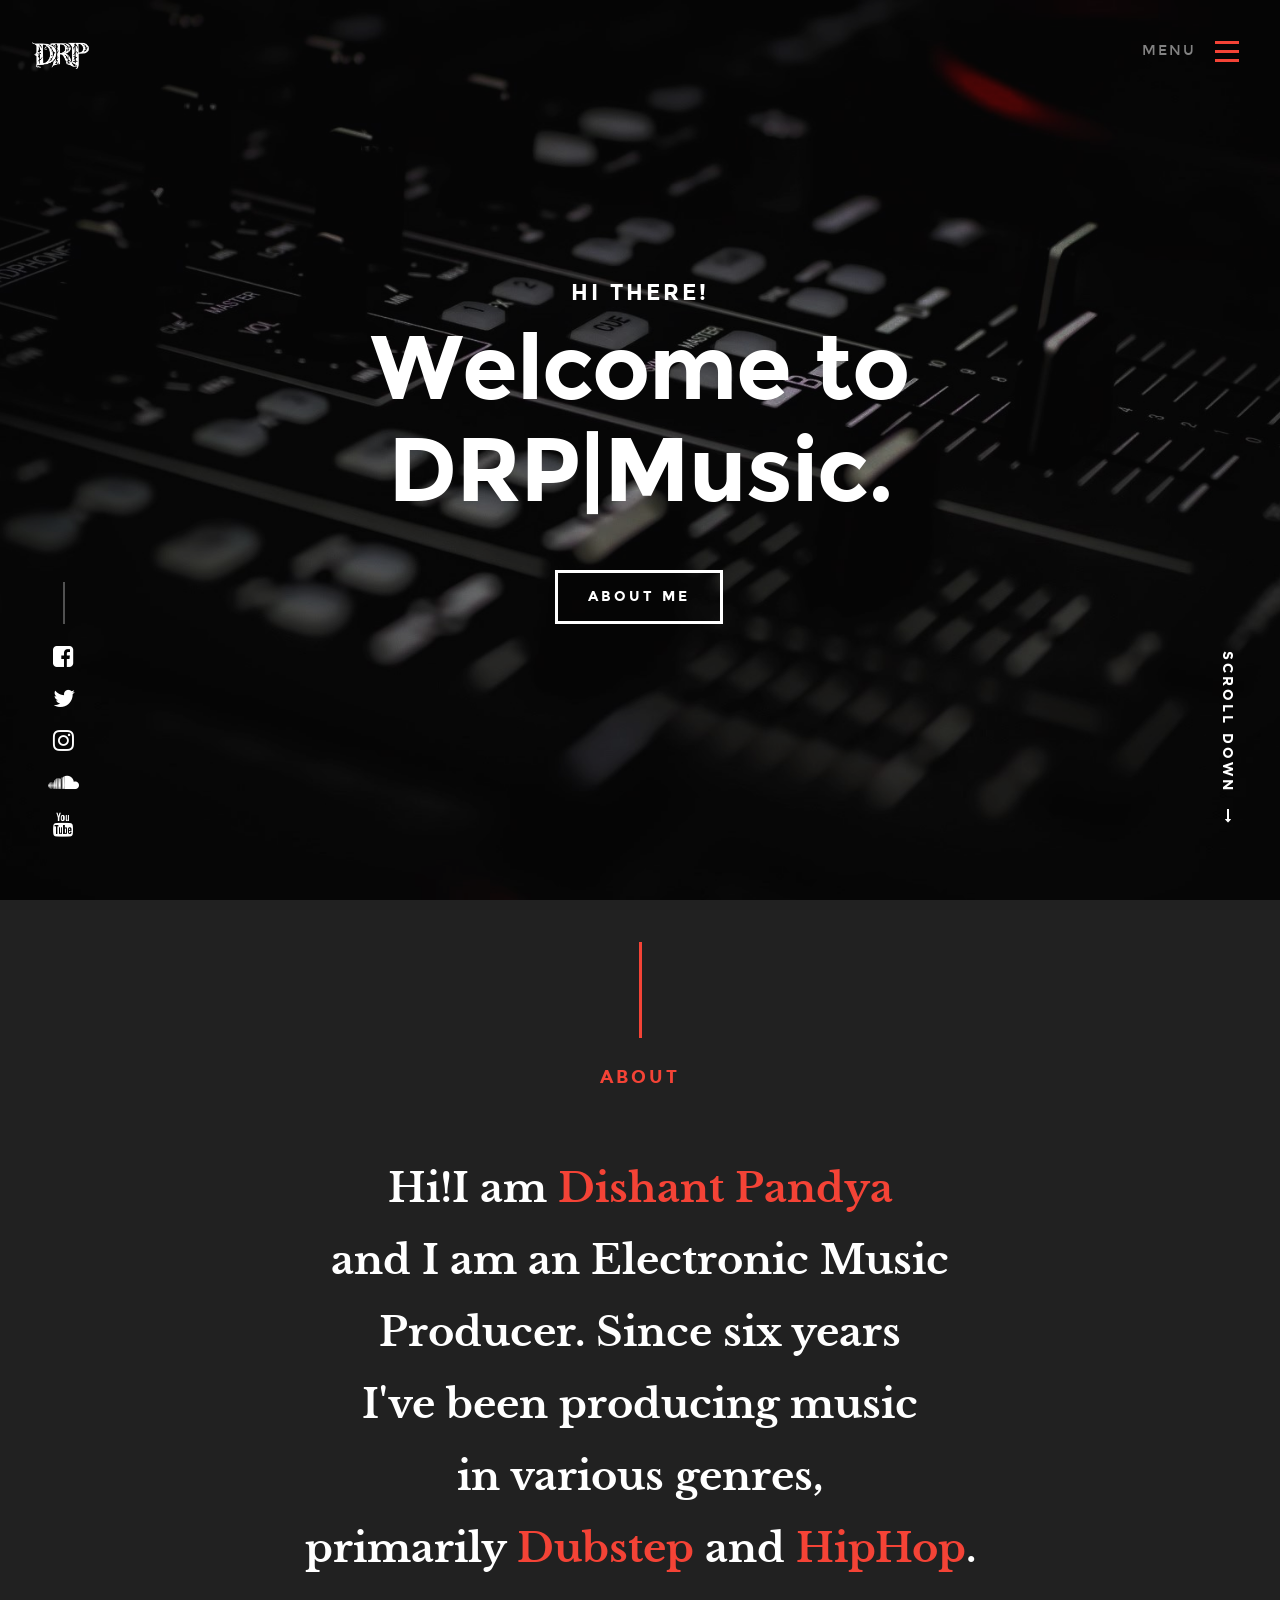
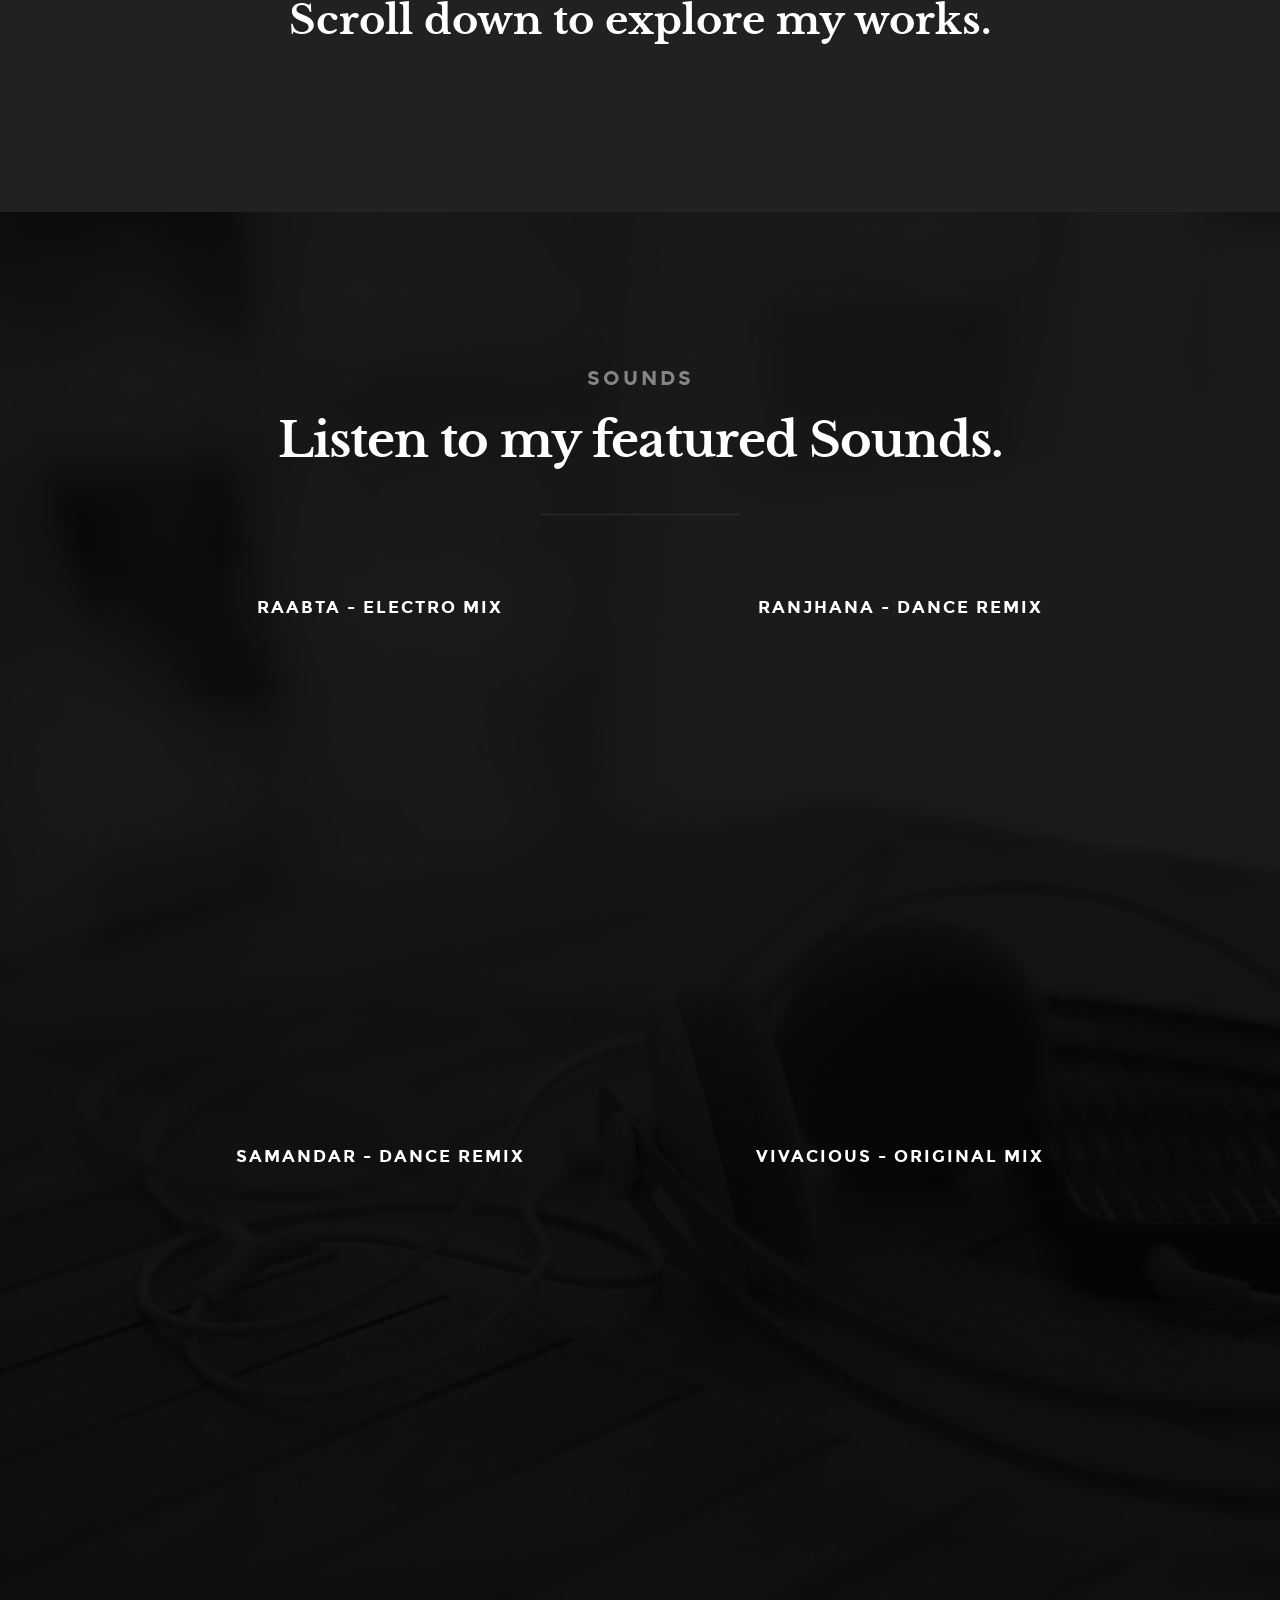
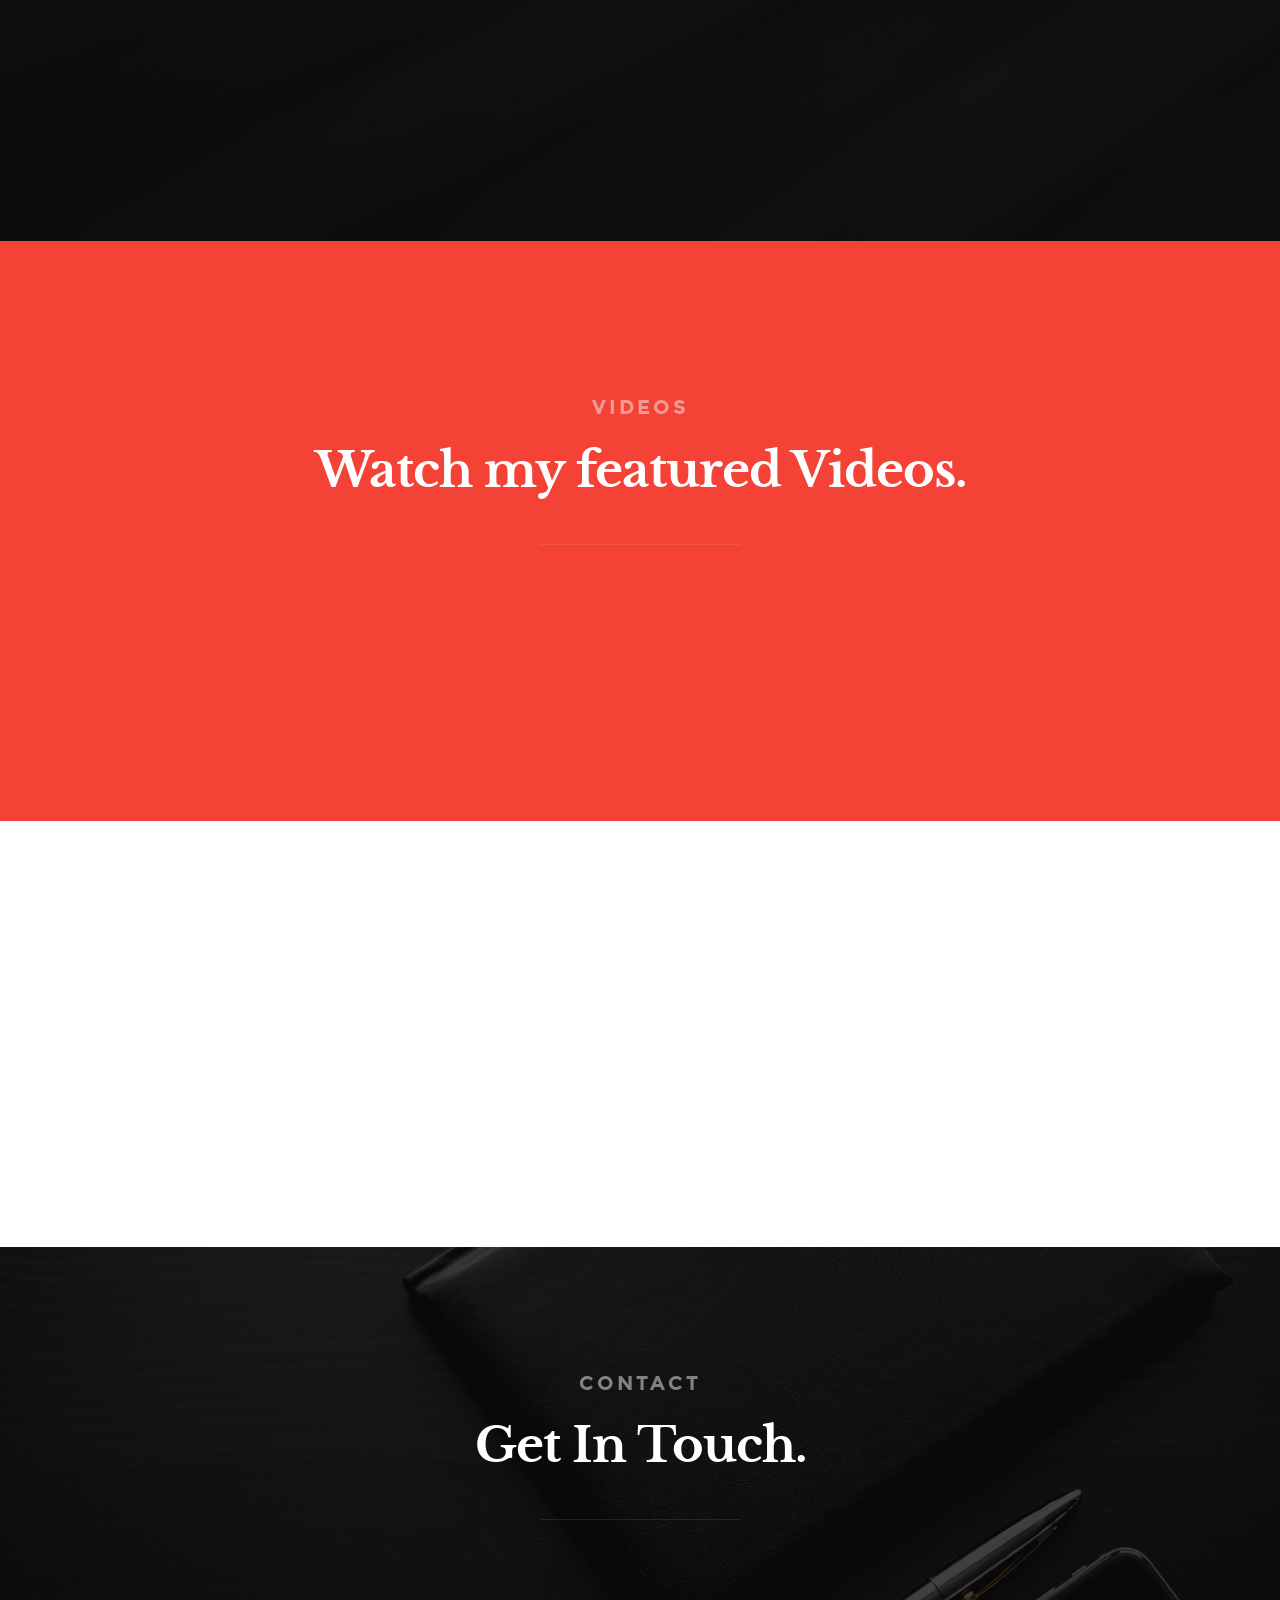
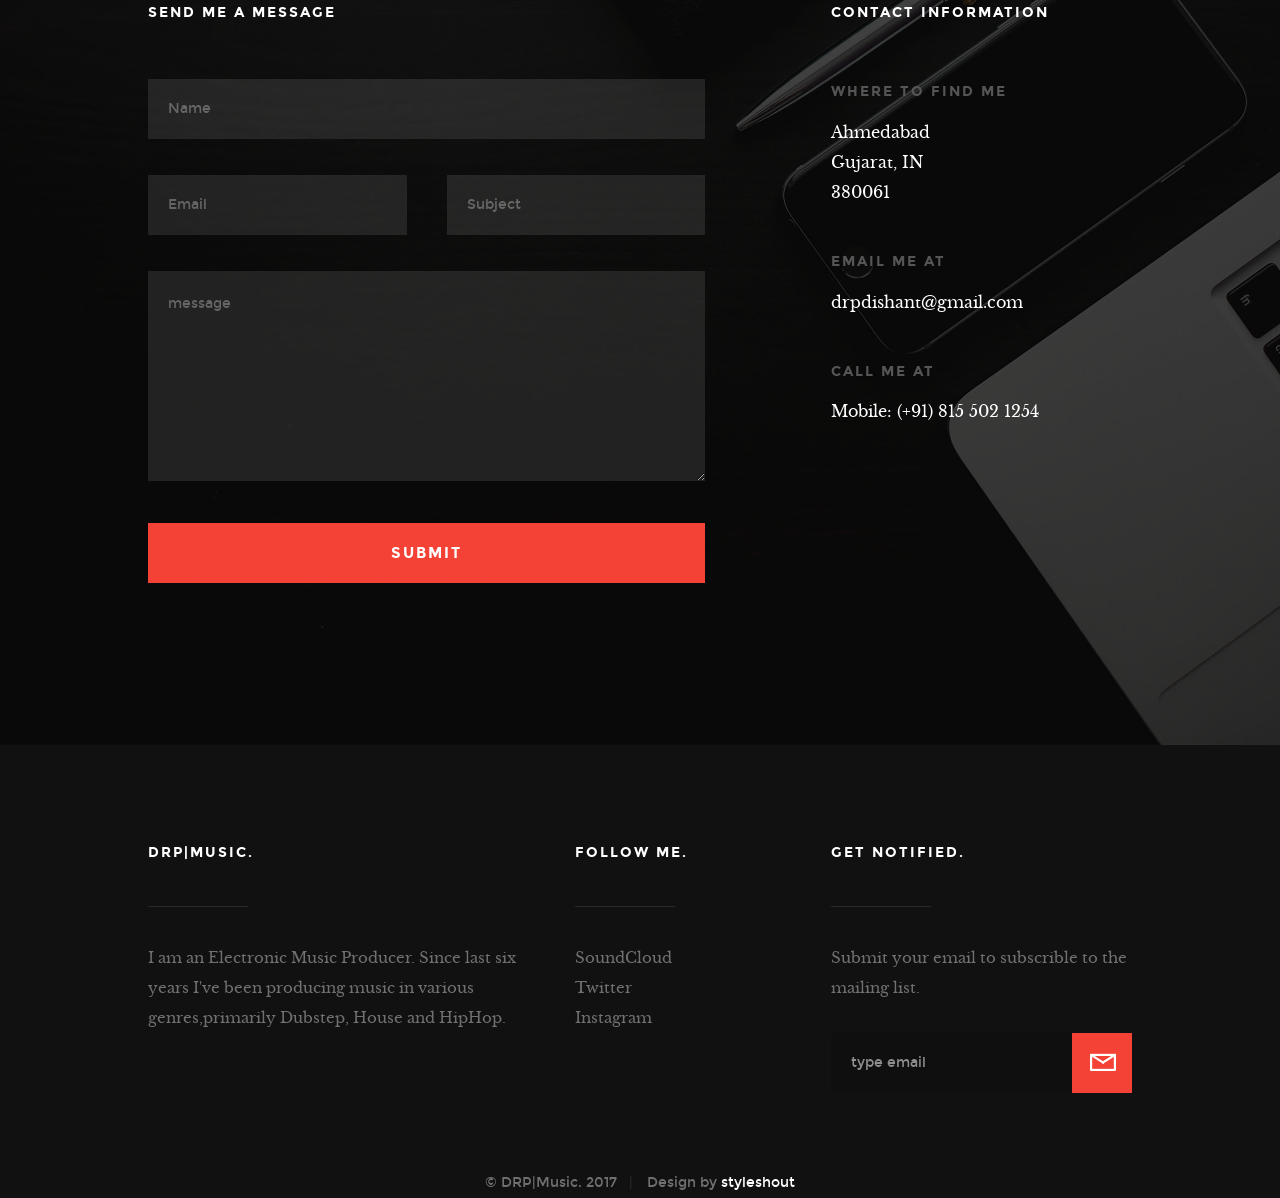
==== commit 9d2bd2fd: "js" ====
--- a/index.html
+++ b/index.html
@@ -9,8 +9,8 @@
    ================================================== -->
    <meta charset="utf-8">
 	<title>DRP|Music.</title>
-	<meta name="Electronic Music Producer" content="">  
-	<meta name="Dishant Pandya" content="">
+	<meta name="Electronic Music Producer" content="images/preview.png">  
+	<meta name="Dishant Pandya" content="images/preview.png">
     <meta property="og:image" content="images/preview.png">
     
 
@@ -464,13 +464,9 @@
 		</div>		
    </footer>
 
-   <div id="preloader"> 
-    	<div id="loader"></div>
-   </div> 
-
    <!-- Java Script
    ================================================== --> 
-   <script src="js/jquery-2.1.3.min.js"></script>
+   <script src="https://ajax.googleapis.com/ajax/libs/jquery/2.1.3/jquery.min.js"></script>
    <script src="js/plugins.js"></script>
    <script src="js/main.js"></script>
 
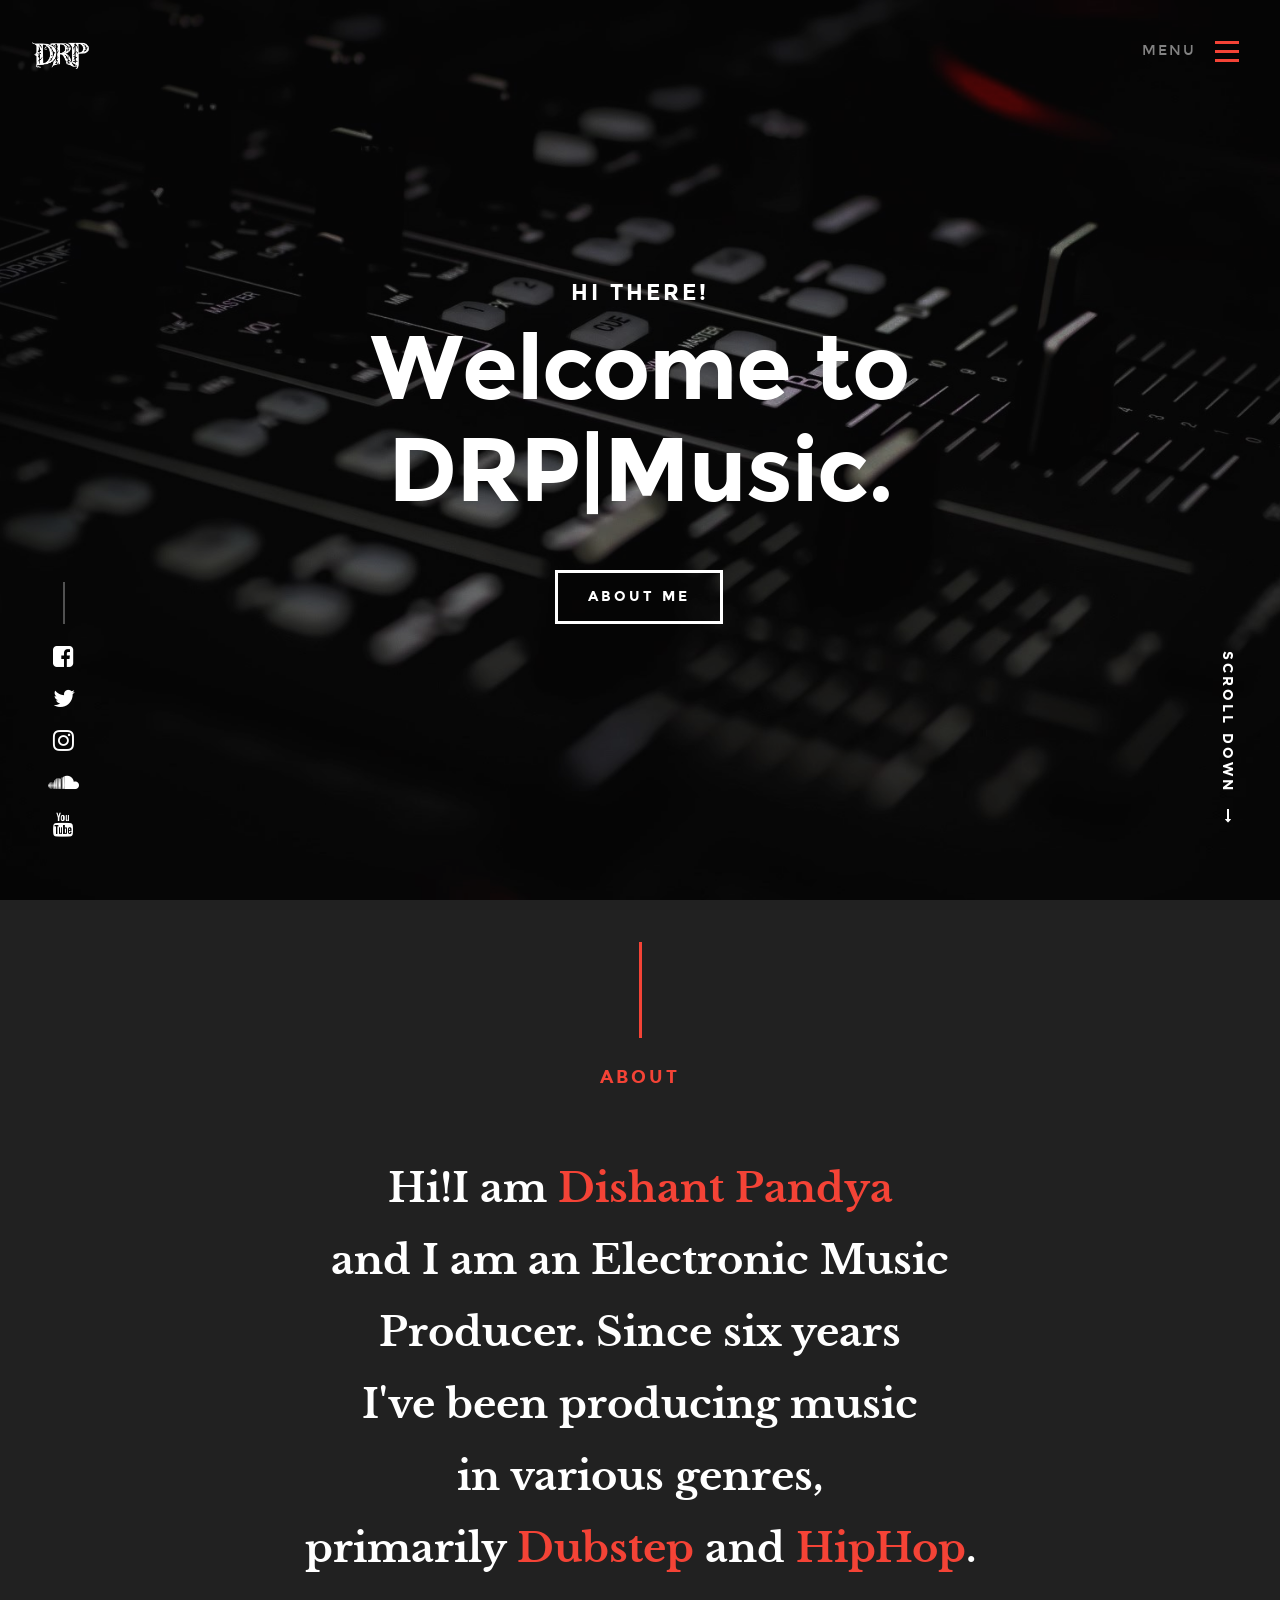
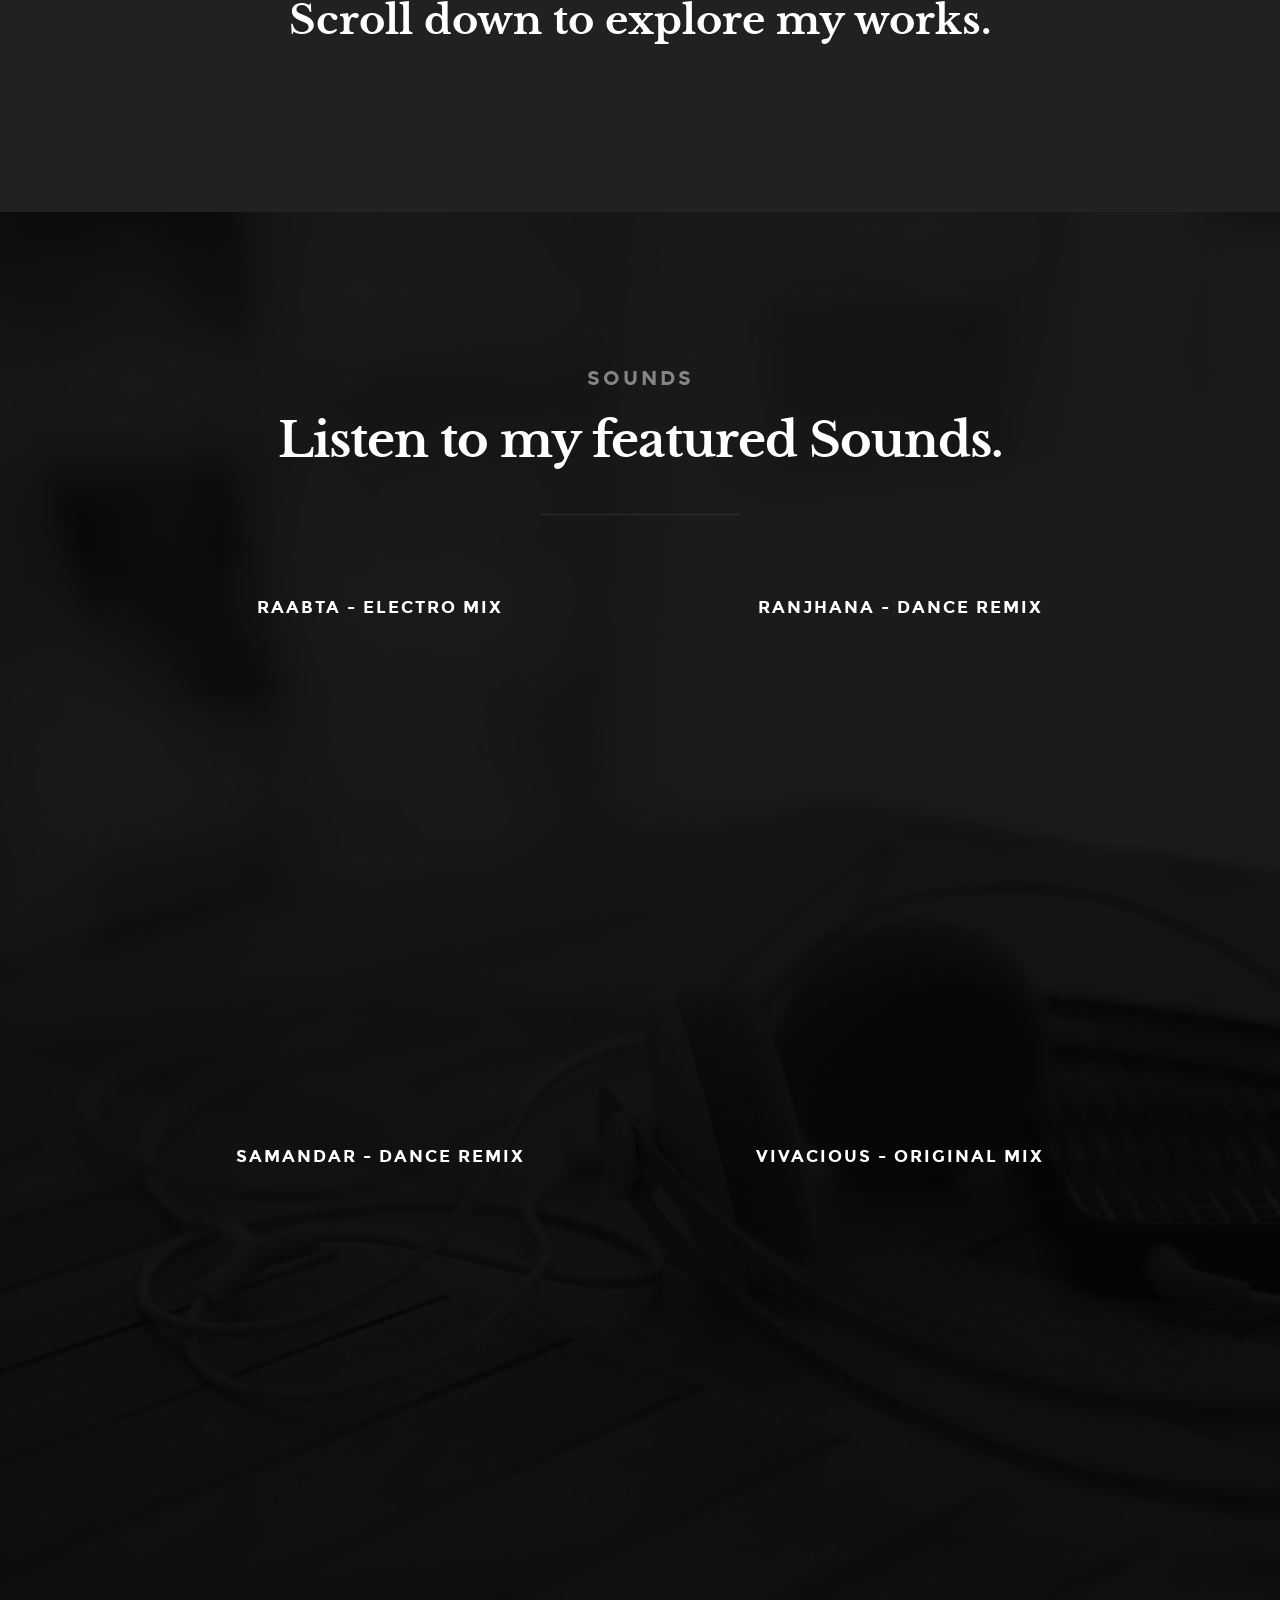
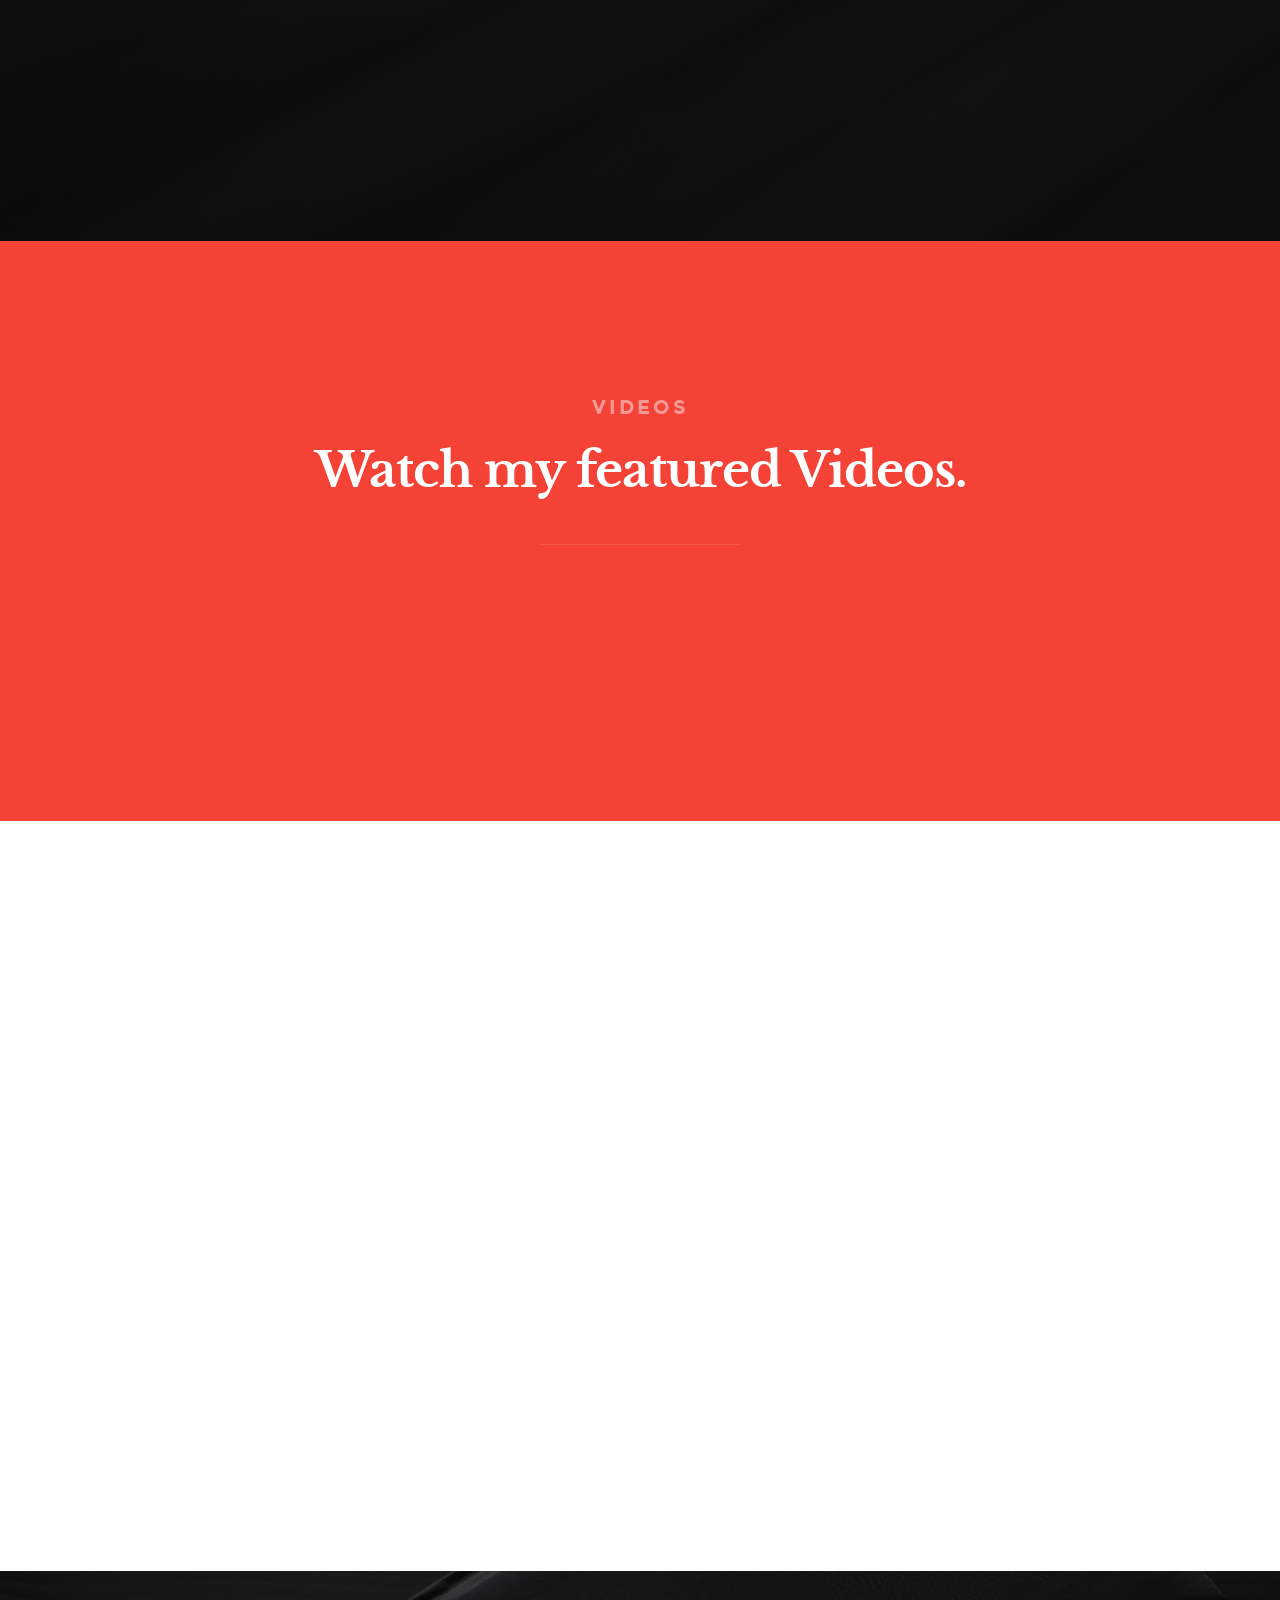
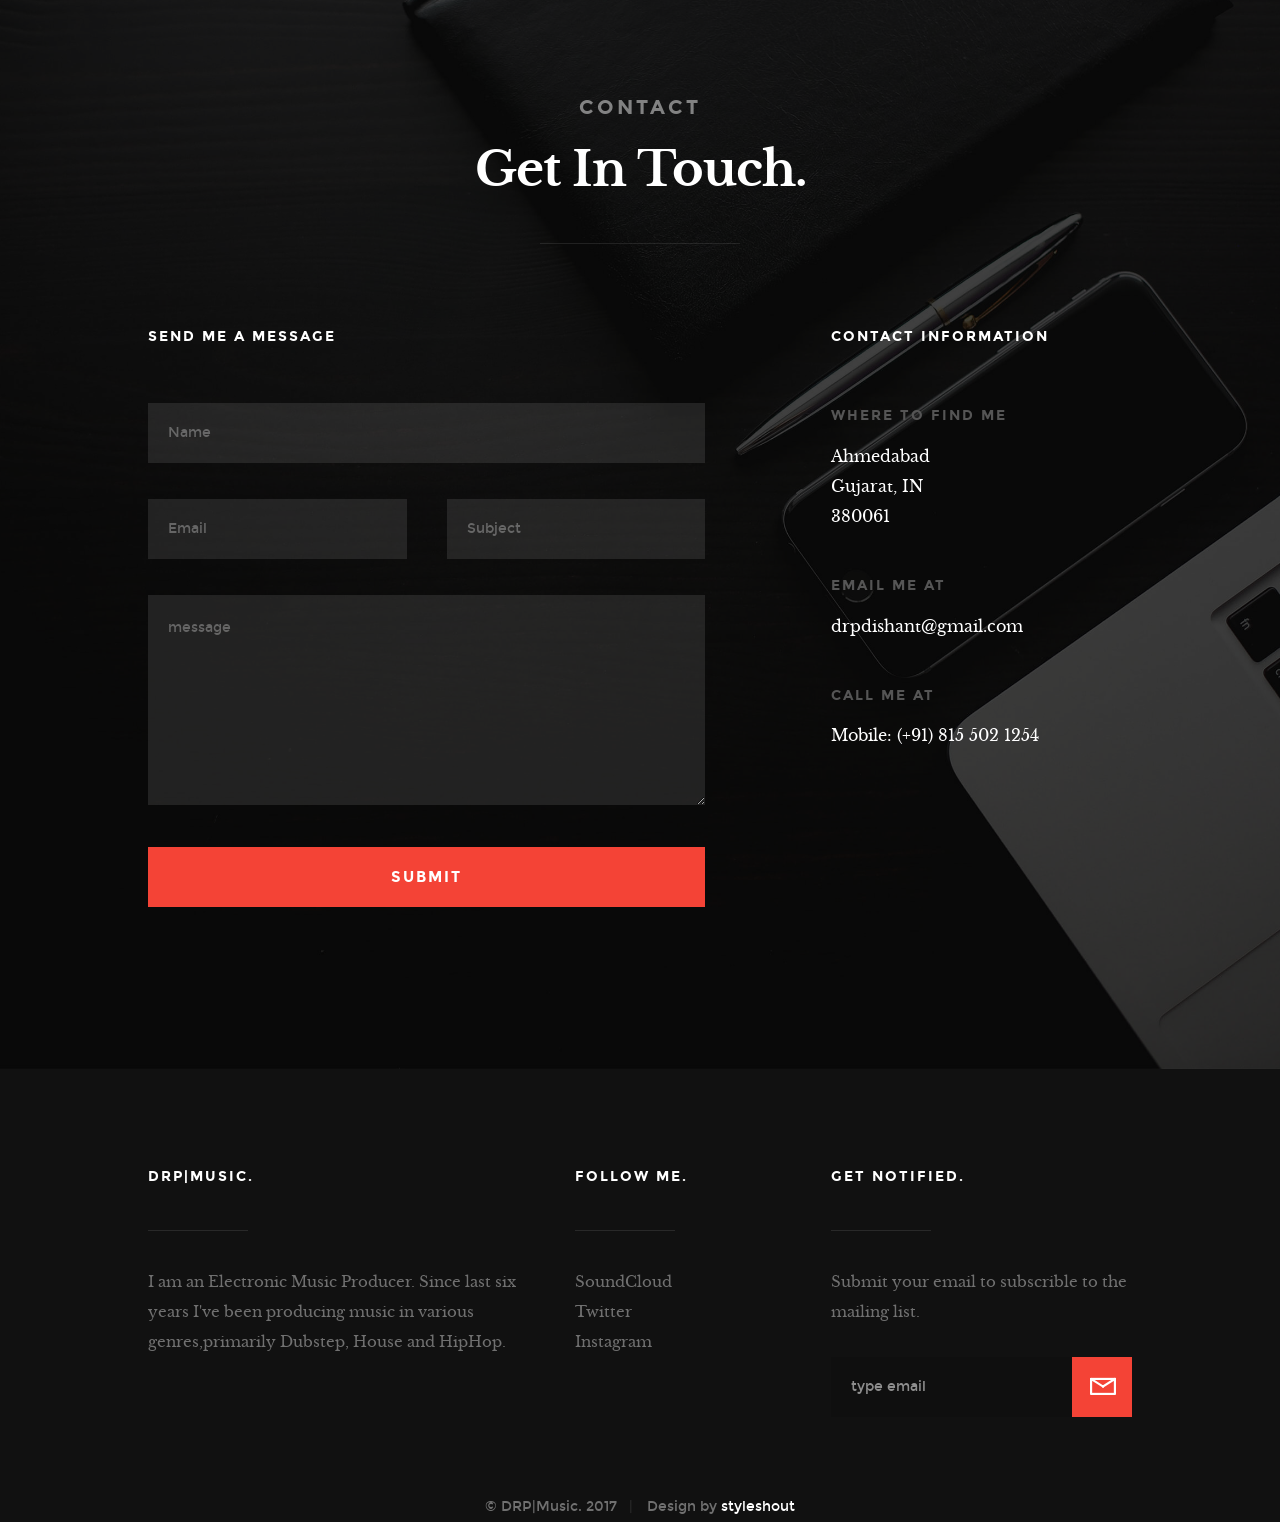
==== commit 9da1bfd9: "Update index.html" ====
--- a/index.html
+++ b/index.html
@@ -28,6 +28,13 @@
    ================================================== -->
 	<script src="js/modernizr.js"></script>
 	<script src="js/pace.min.js"></script>
+	<script async src="//pagead2.googlesyndication.com/pagead/js/adsbygoogle.js"></script>
+<script>
+  (adsbygoogle = window.adsbygoogle || []).push({
+    google_ad_client: "ca-pub-7369018807595435",
+    enable_page_level_ads: true
+  });
+</script>
 
    <!-- favicons
 	================================================== -->
@@ -278,7 +285,13 @@
 	                 
 	               </div> <!-- end item-wrap -->
             
-	        		</div> <!-- end folio-item -->		
+	        		</div> <!-- end folio-item -->	
+				<div class="brick folio-item">
+	               <div class="item-wrap animate-this" data-sub-html="#04" >
+<iframe width="560" height="315" src="https://www.youtube.com/embed/g0gvanAMjIc?start=17" frameborder="0" allow="autoplay; encrypted-media" allowfullscreen></iframe>	                 
+	               </div> <!-- end item-wrap -->
+            
+	        		</div> <!-- end folio-item -->	
 
    			</div> <!-- end folio-wrap -->
    		</div> <!-- end twelve -->
@@ -472,4 +485,4 @@
 
 </body>
 
-</html>+</html>
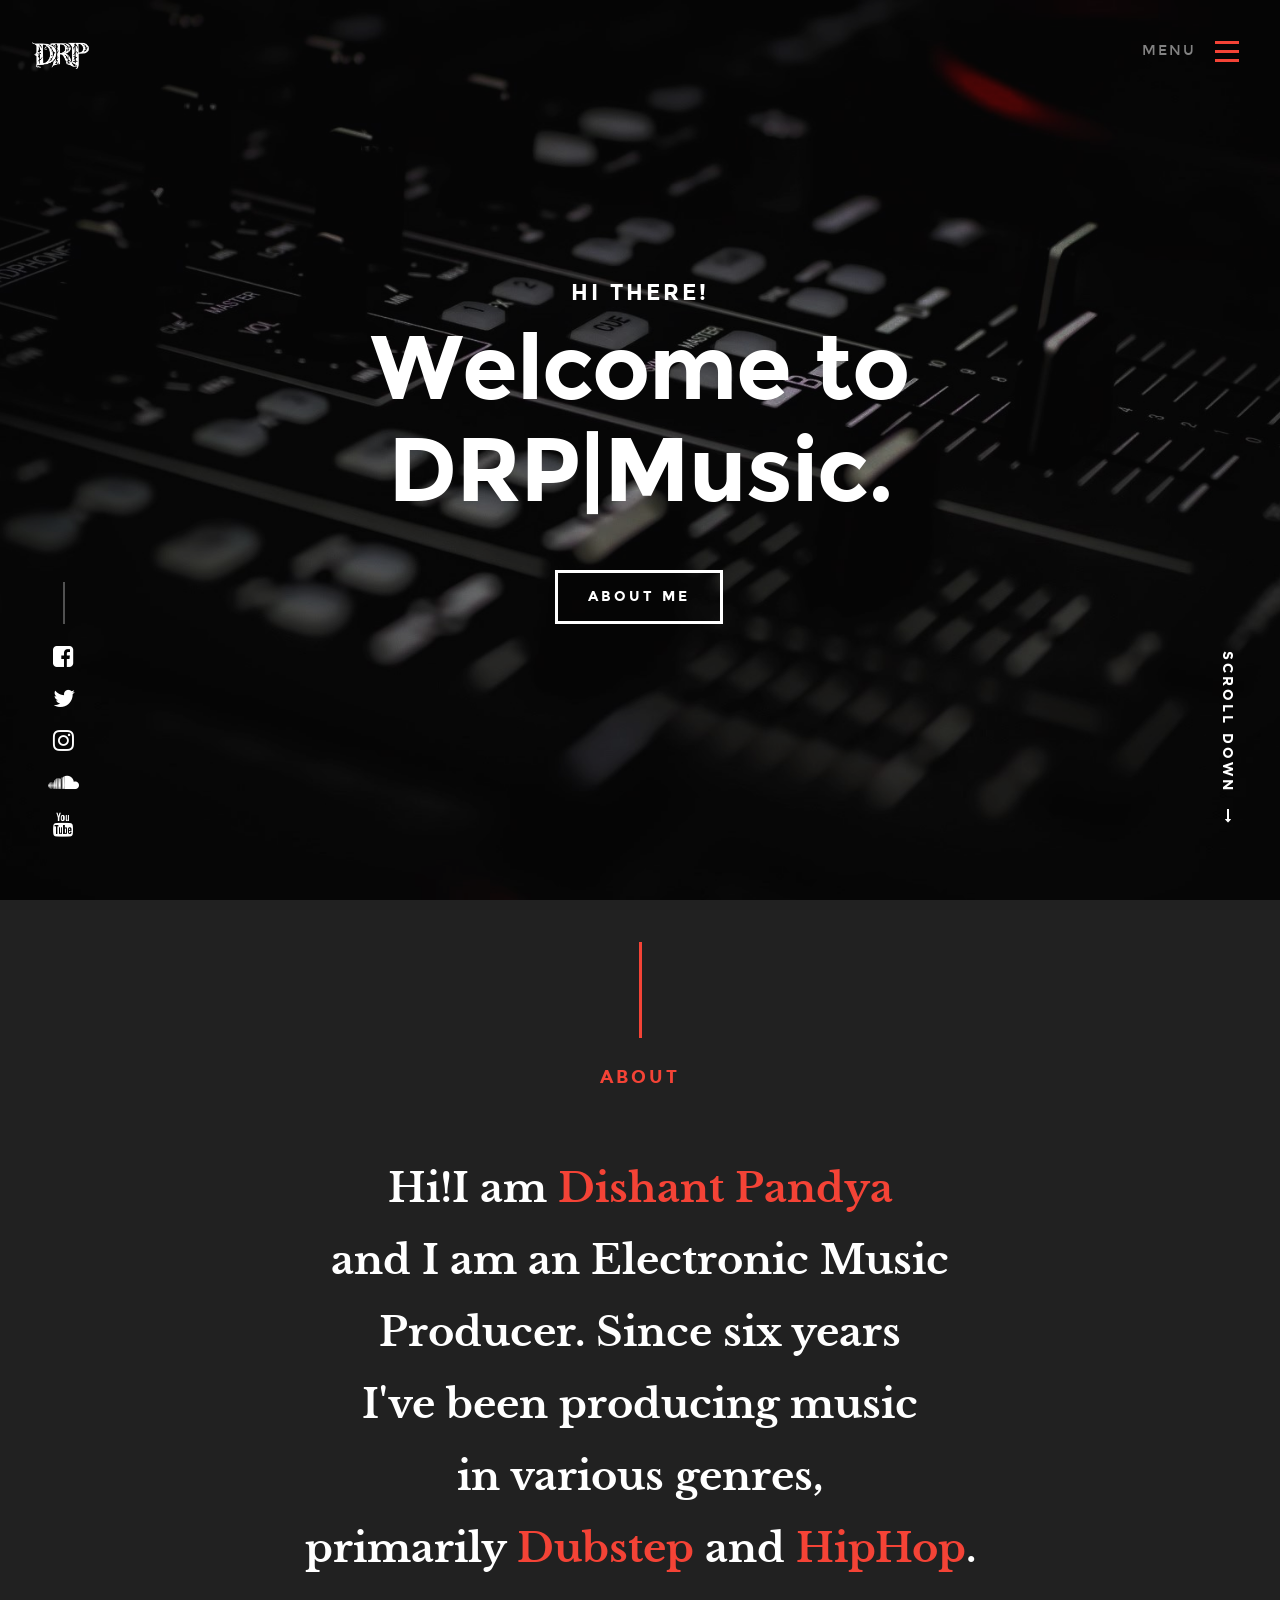
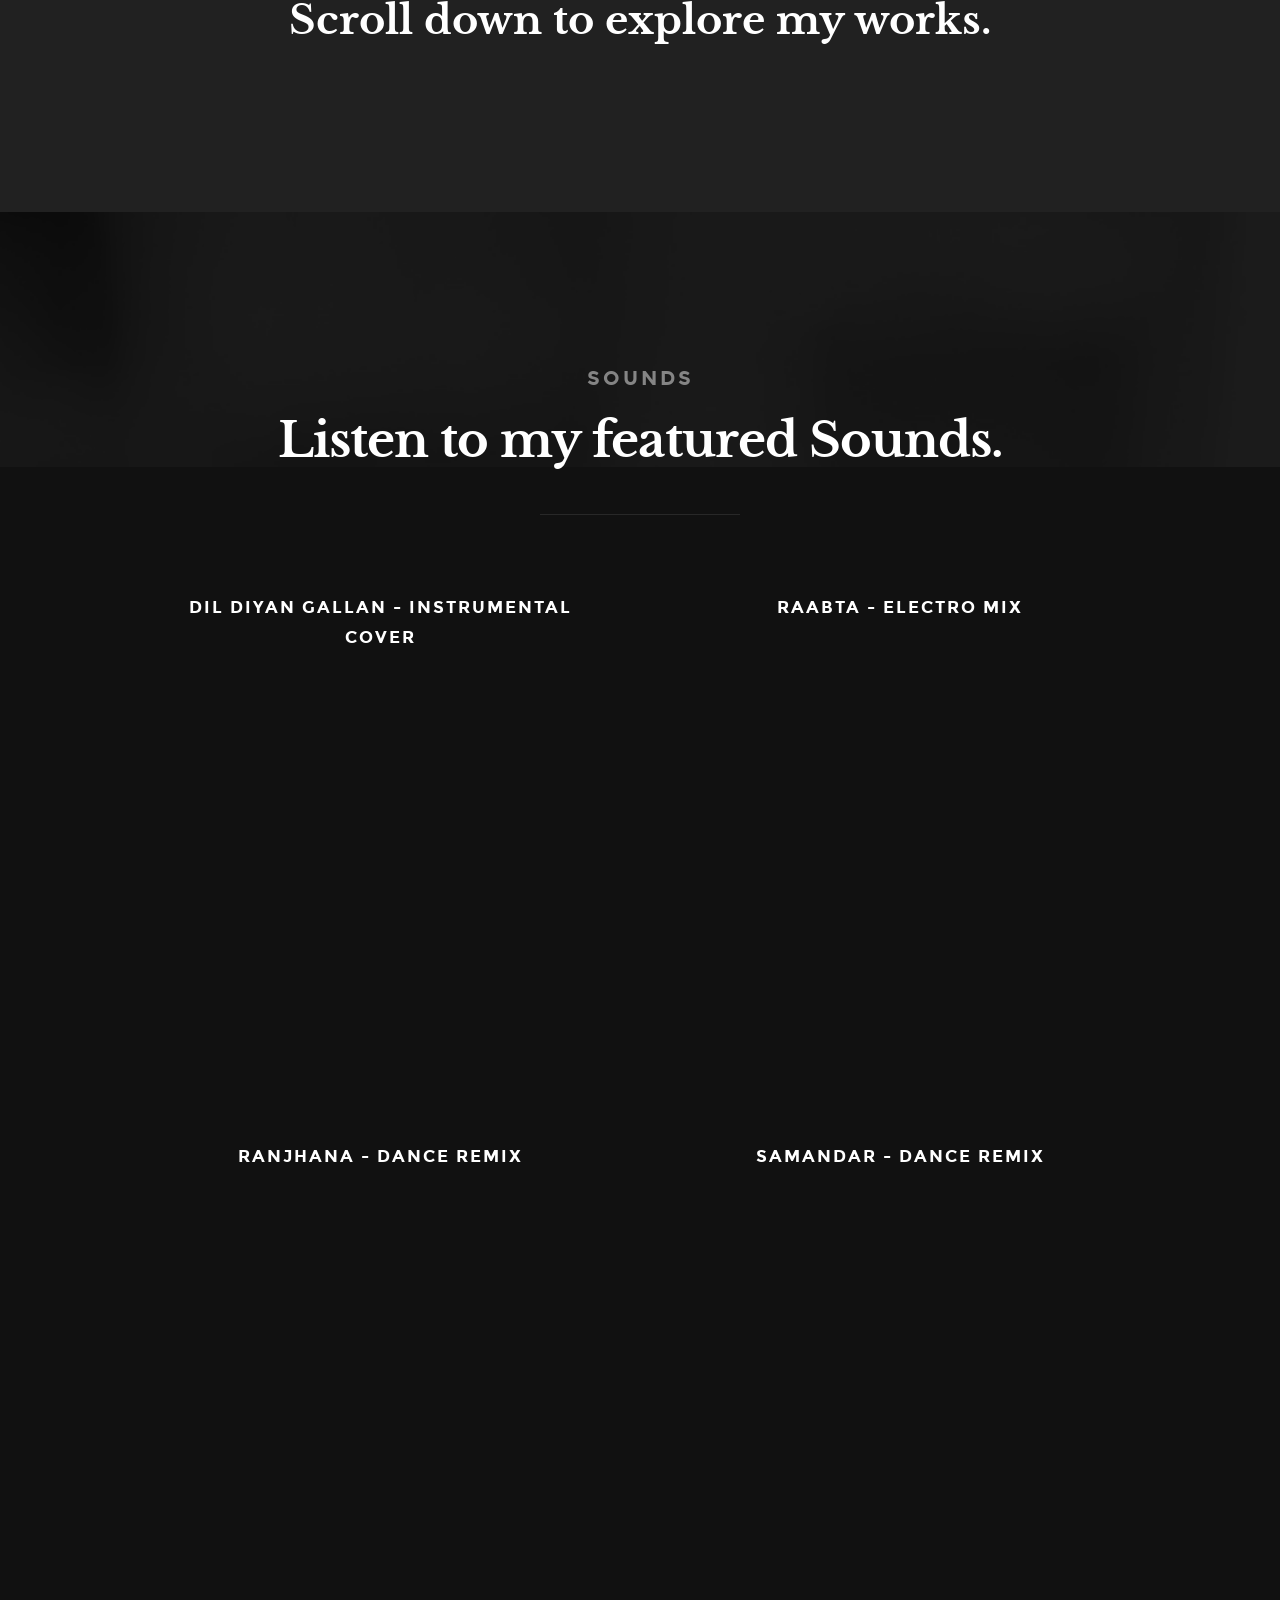
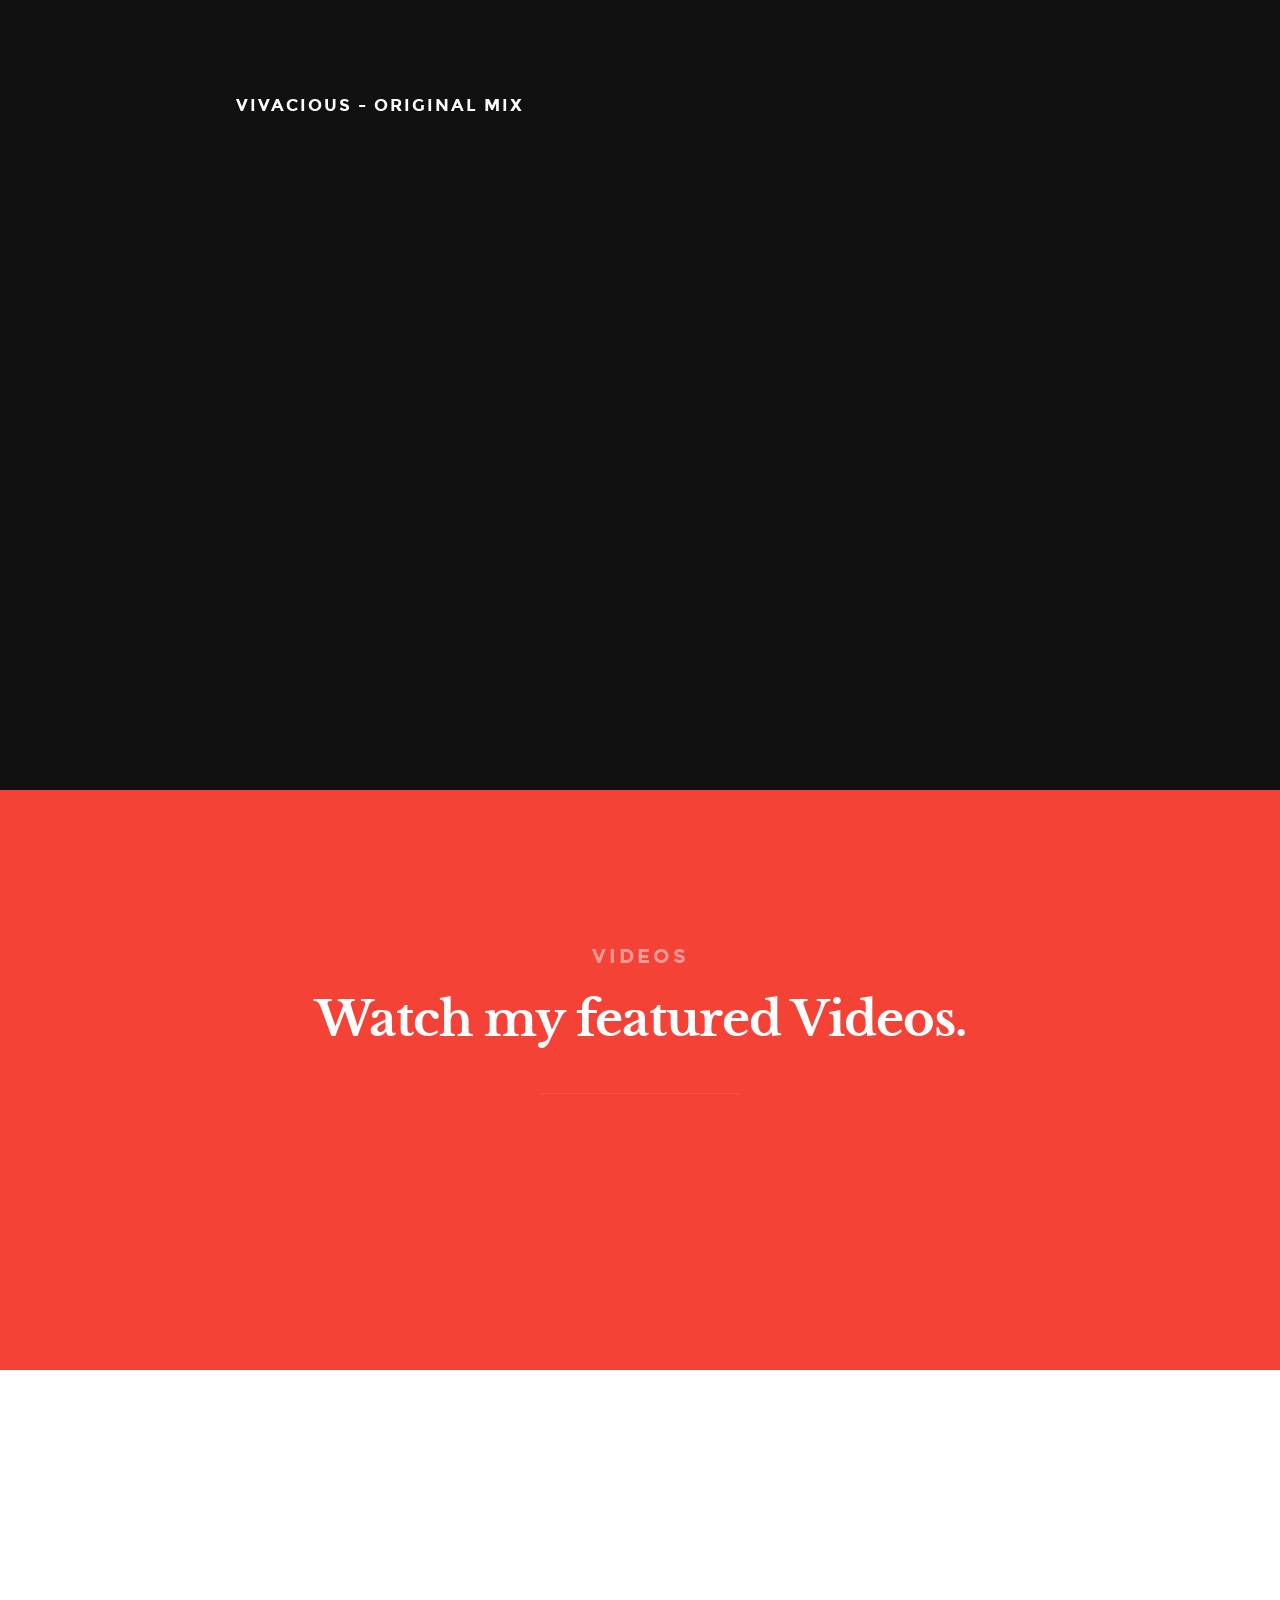
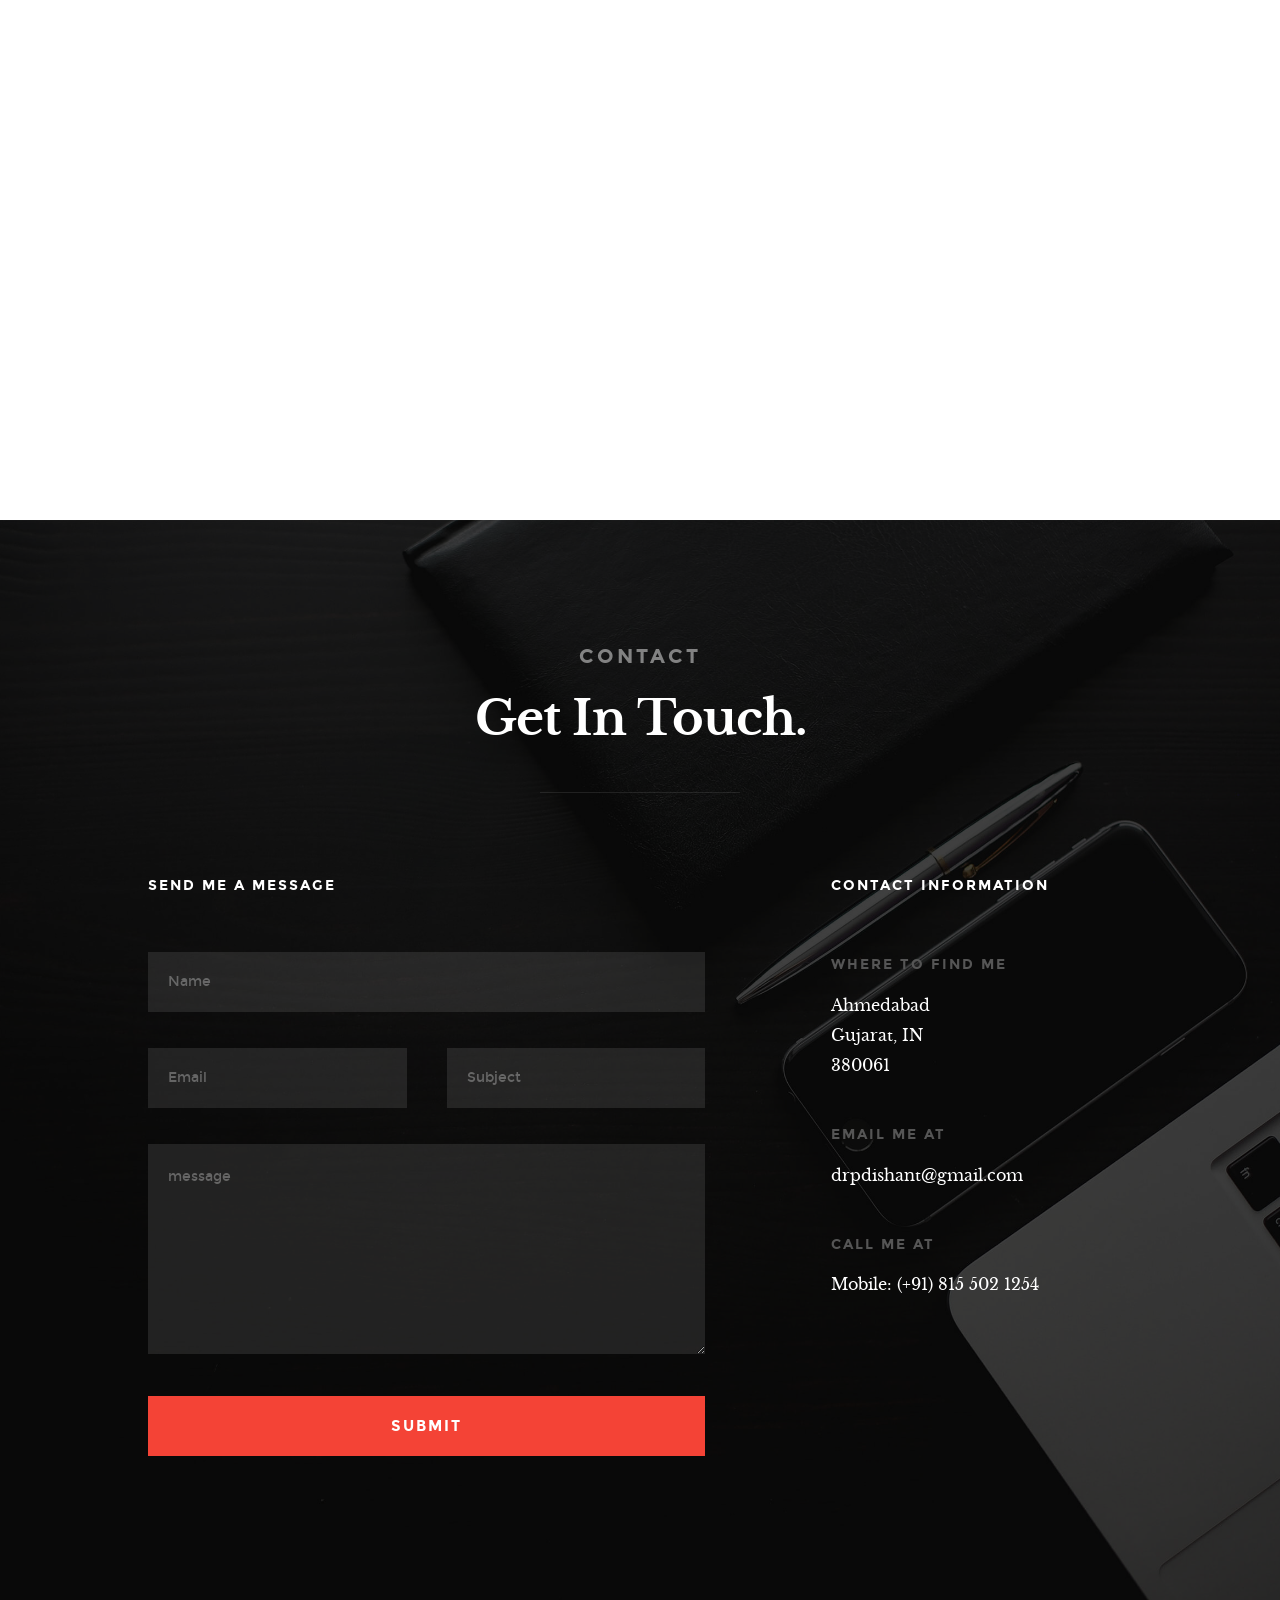
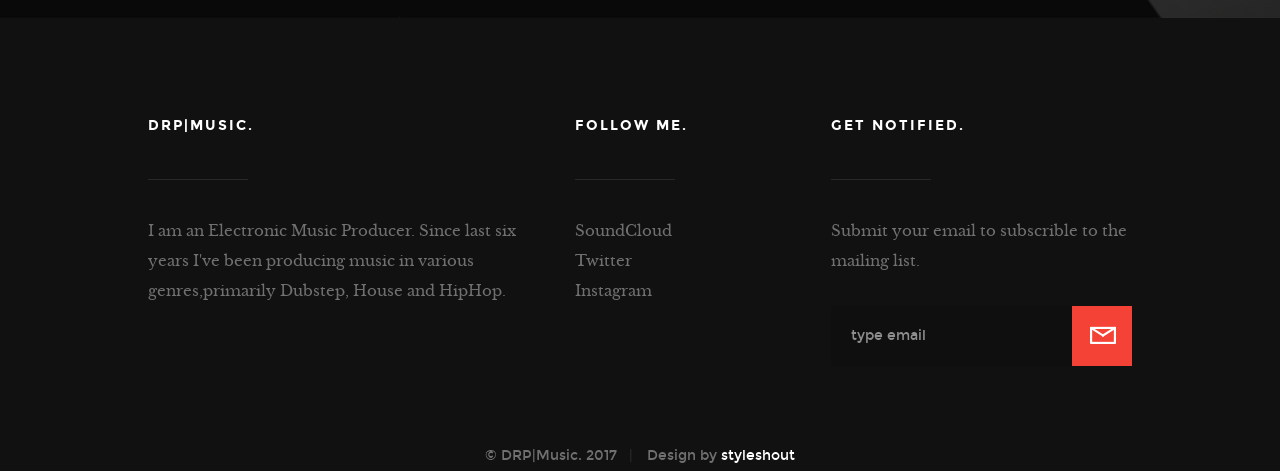
==== commit 84217c9e: "Update index.html" ====
--- a/index.html
+++ b/index.html
@@ -194,6 +194,15 @@
    	<div class="row services-content">
 
    		<div class="services-list block-1-2 block-tab-full group">
+			
+		<div class="bgrid service-item animate-this">                         
+
+	            <div class="service-content">	
+	            	<h3 class="h05">Dil Diyan Gallan - Instrumental Cover</h3>  
+                    <iframe width="100%" height="300" scrolling="no" frameborder="no" allow="autoplay" src="https://w.soundcloud.com/player/?url=https%3A//api.soundcloud.com/tracks/396209538&color=%23ff5500&auto_play=false&hide_related=false&show_comments=true&show_user=true&show_reposts=false&show_teaser=true&visual=true"></iframe>
+	            </div>	                          
+
+			   </div> <!-- end bgrid -->
 
 	      	<div class="bgrid service-item animate-this">	           
 
@@ -204,7 +213,7 @@
 
 				</div> <!-- end bgrid -->
 
-				<div class="bgrid service-item animate-this">                         
+		    <div class="bgrid service-item animate-this">                         
 
 	            <div class="service-content">	
 	            	<h3 class="h05">Ranjhana - Dance Remix</h3>  
@@ -255,7 +264,13 @@
 
    	<div class="row portfolio-content">
    		<div class="col-twelve">
-   			<div id="folio-wrap" class="bricks-wrapper">					
+   			<div id="folio-wrap" class="bricks-wrapper">
+				<div class="brick folio-item">
+	               <div class="item-wrap animate-this" data-sub-html="#04" >
+<iframe width="560" height="315" src="https://www.youtube.com/embed/g0gvanAMjIc?start=17" frameborder="0" allow="autoplay; encrypted-media" allowfullscreen></iframe>	                 
+	               </div> <!-- end item-wrap -->
+            
+	        		</div> <!-- end folio-item -->	
 
    				<div class="brick folio-item">
 	               <div class="item-wrap animate-this" data-sub-html="#01" >
@@ -283,12 +298,6 @@
 	               <div class="item-wrap animate-this" data-sub-html="#04" >
                        <iframe width="100%" height="315" src="https://www.youtube.com/embed/w8Ft_xprh7E" frameborder="0" allowfullscreen></iframe>
 	                 
-	               </div> <!-- end item-wrap -->
-            
-	        		</div> <!-- end folio-item -->	
-				<div class="brick folio-item">
-	               <div class="item-wrap animate-this" data-sub-html="#04" >
-<iframe width="560" height="315" src="https://www.youtube.com/embed/g0gvanAMjIc?start=17" frameborder="0" allow="autoplay; encrypted-media" allowfullscreen></iframe>	                 
 	               </div> <!-- end item-wrap -->
             
 	        		</div> <!-- end folio-item -->	
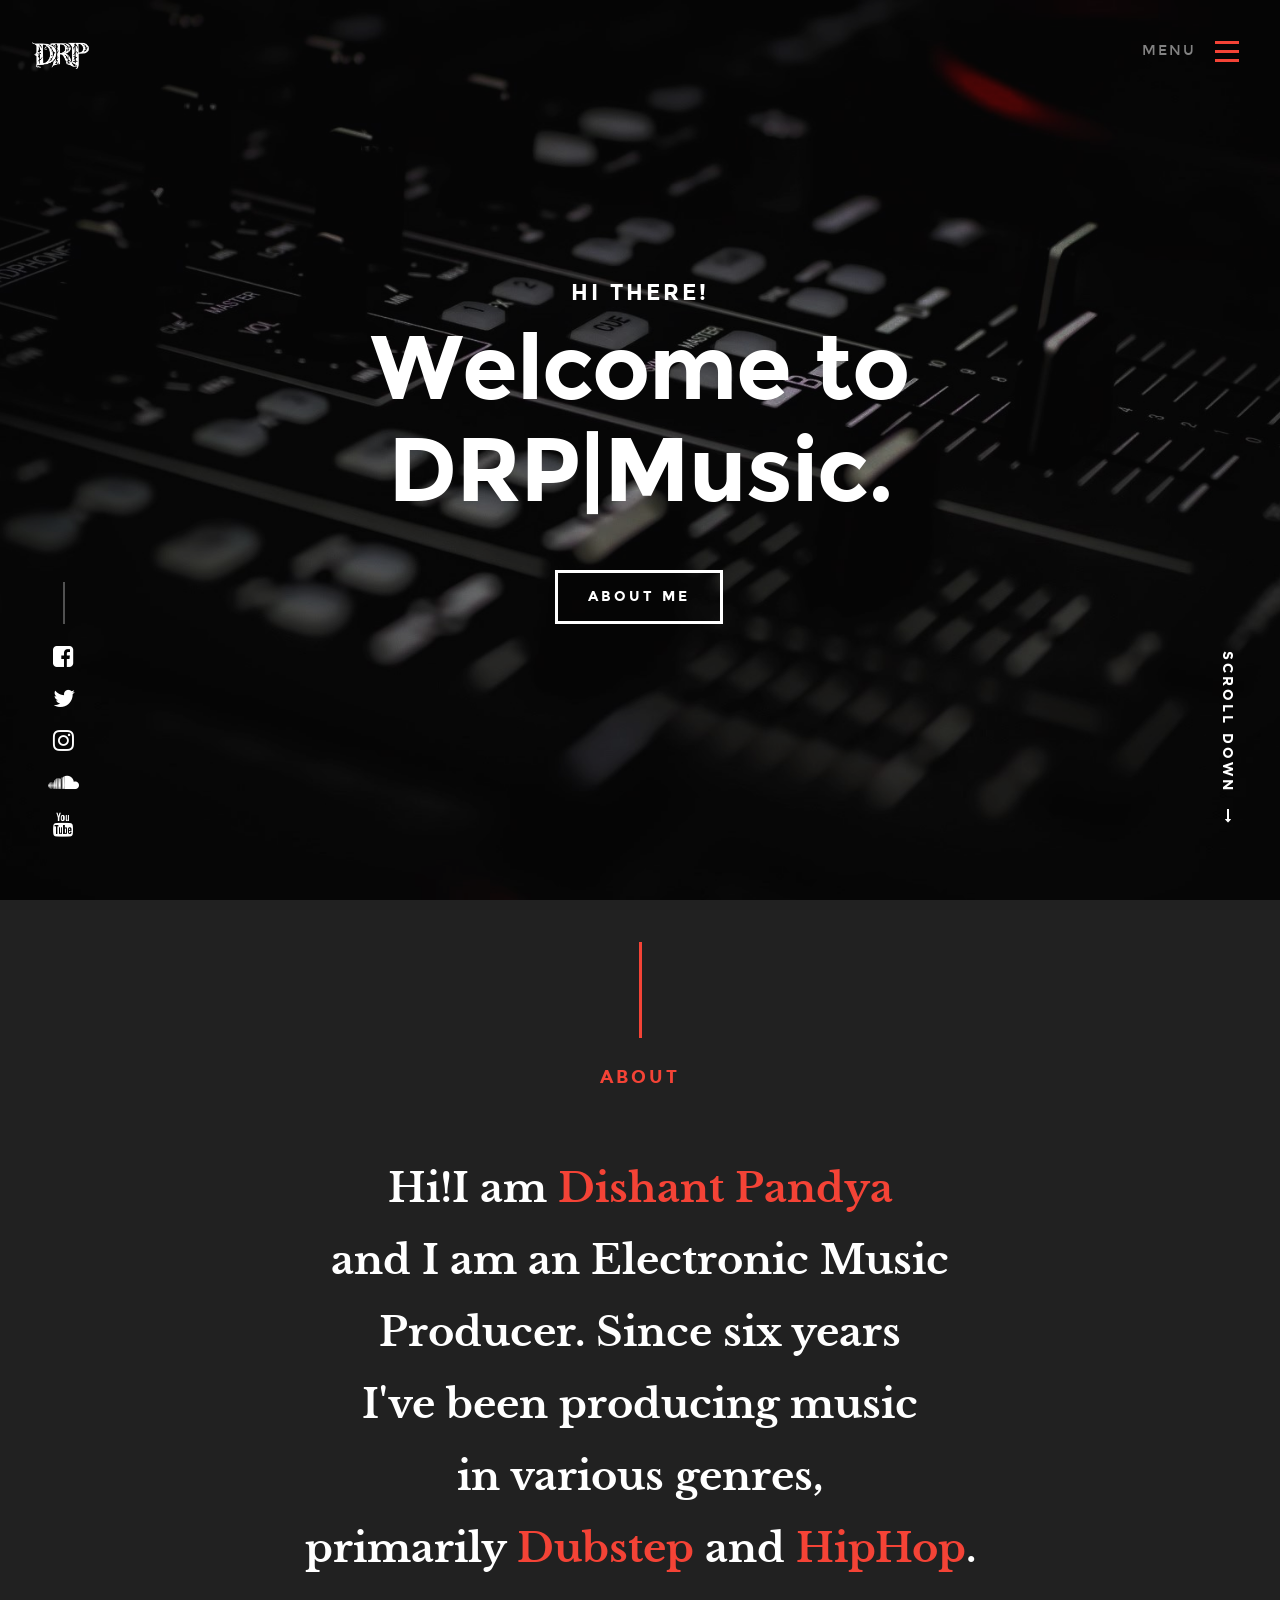
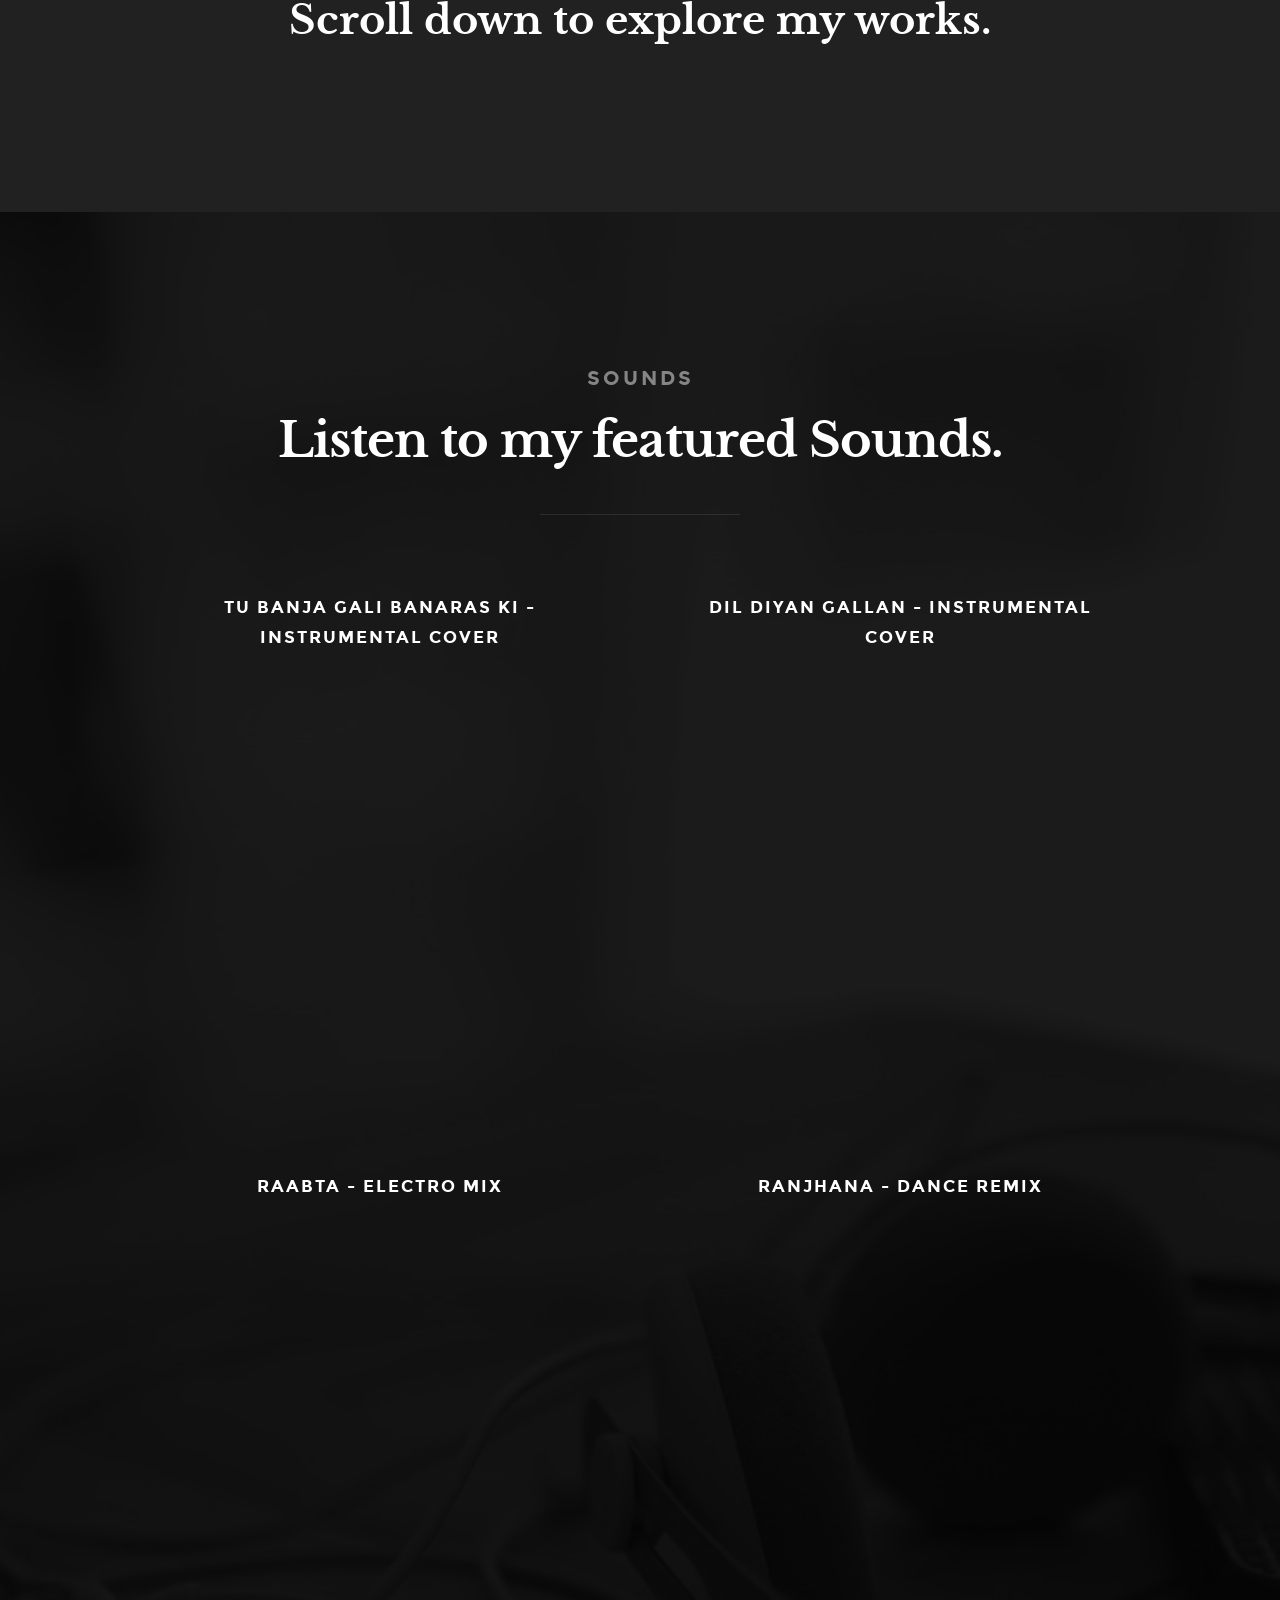
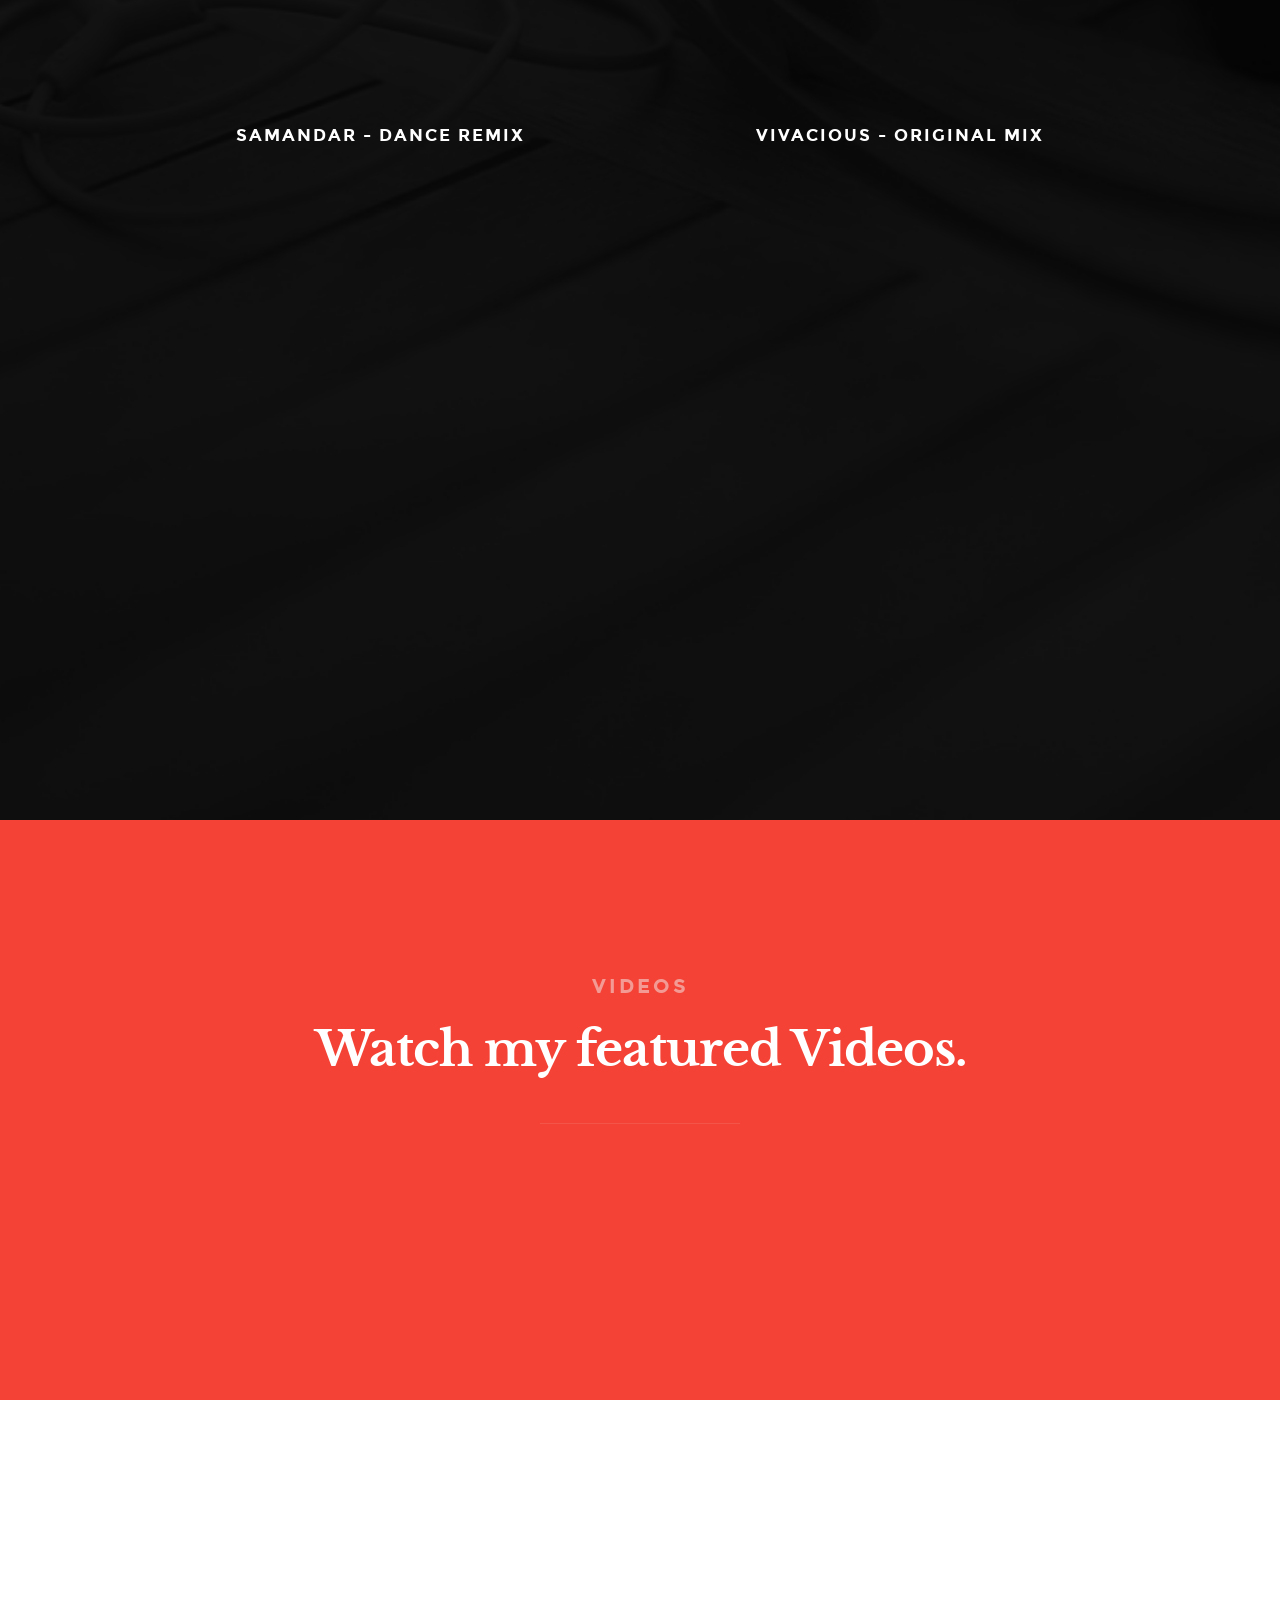
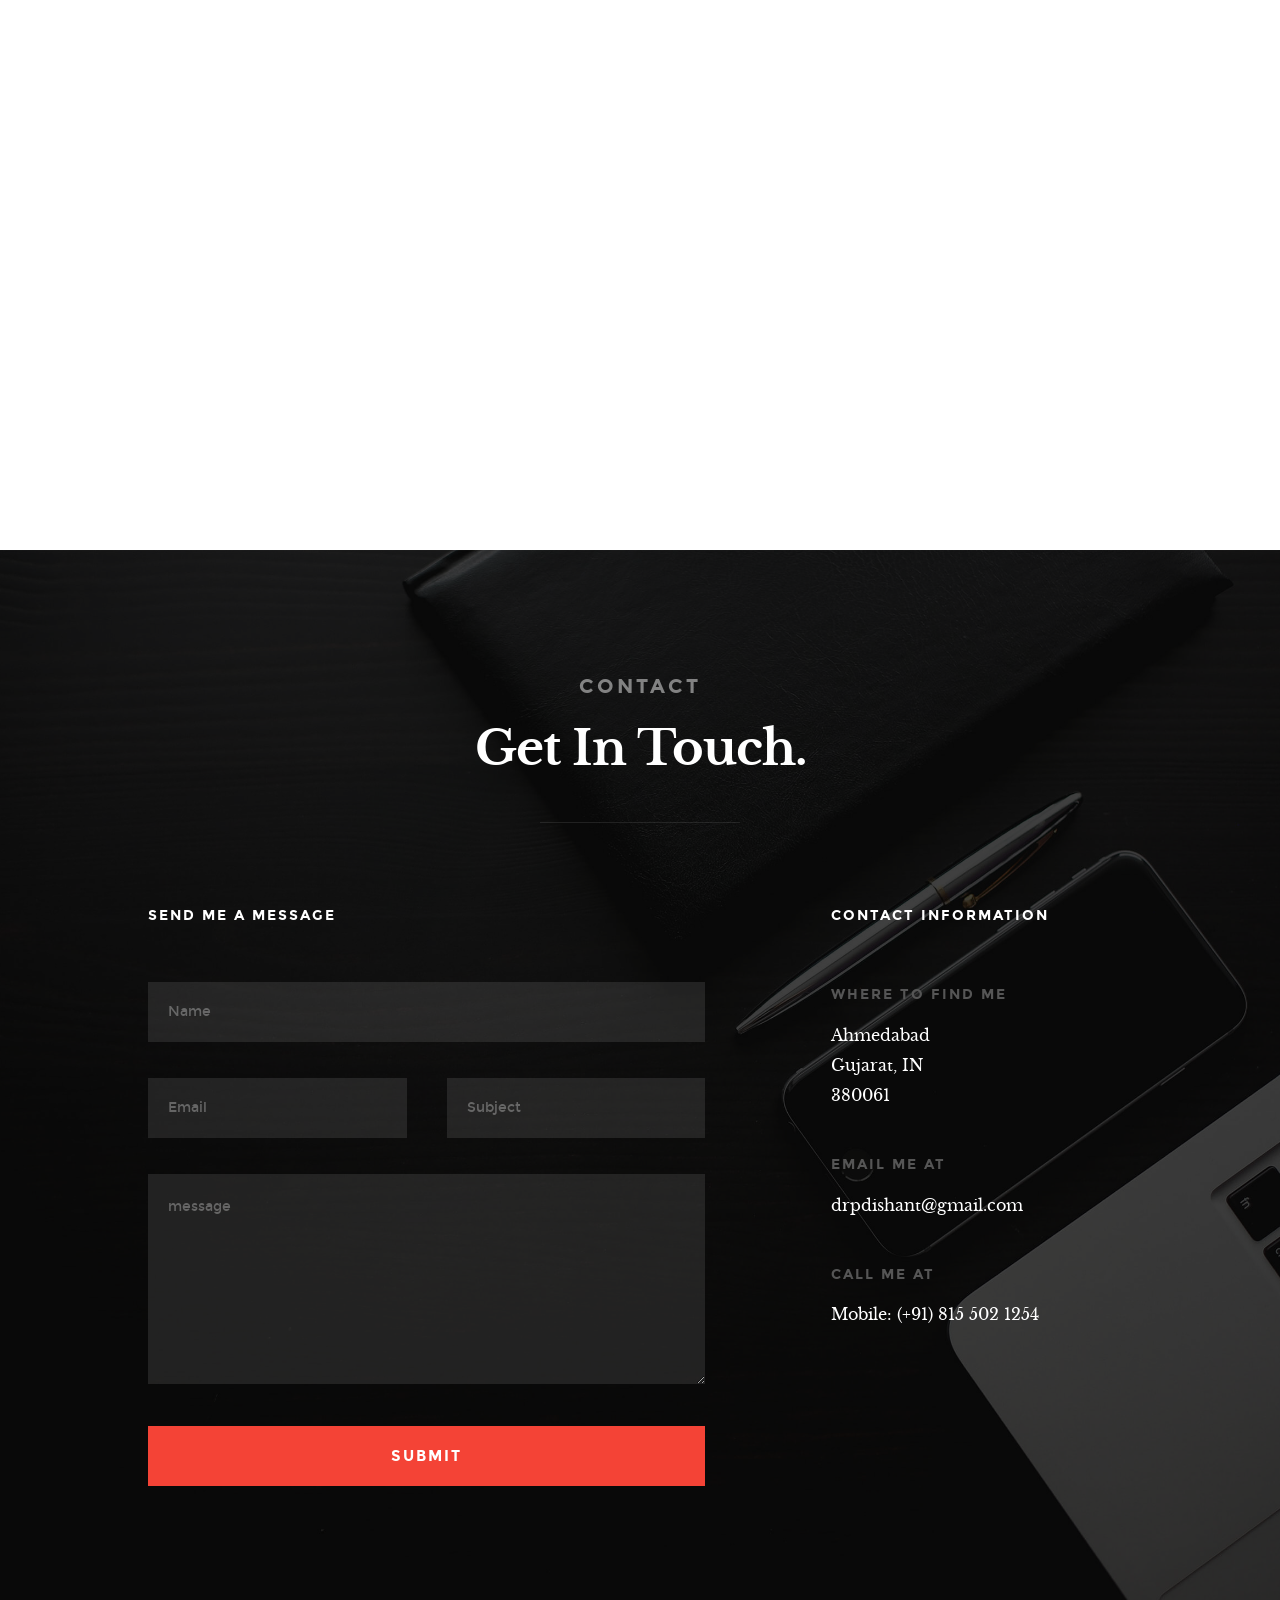
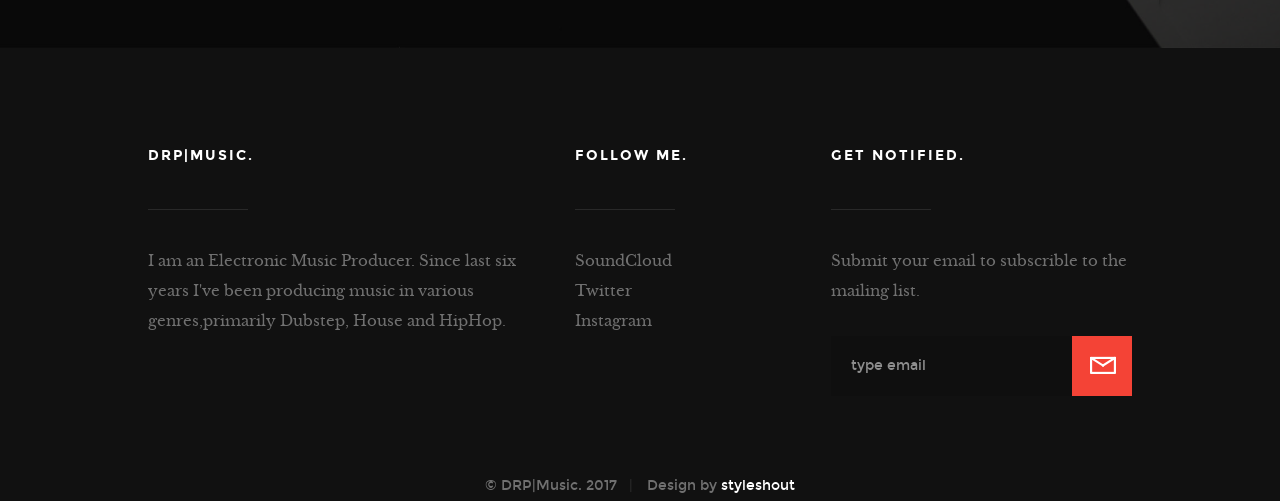
==== commit b0959556: "Update index.html" ====
--- a/index.html
+++ b/index.html
@@ -194,12 +194,20 @@
    	<div class="row services-content">
 
    		<div class="services-list block-1-2 block-tab-full group">
+		<div class="bgrid service-item animate-this">                         
+
+	            <div class="service-content">	
+	            	<h3 class="h05">Tu Banja Gali Banaras ki - Instrumental Cover</h3>  
+                    <iframe width="100%" height="450" scrolling="no" frameborder="no" allow="autoplay" src="https://w.soundcloud.com/player/?url=https%3A//api.soundcloud.com/tracks/446214138&color=%23ff5500&auto_play=false&hide_related=false&show_comments=true&show_user=true&show_reposts=false&show_teaser=true&visual=true"></iframe>
+	            </div>	                          
+
+			   </div> <!-- end bgrid -->
 			
 		<div class="bgrid service-item animate-this">                         
 
 	            <div class="service-content">	
 	            	<h3 class="h05">Dil Diyan Gallan - Instrumental Cover</h3>  
-                    <iframe width="100%" height="300" scrolling="no" frameborder="no" allow="autoplay" src="https://w.soundcloud.com/player/?url=https%3A//api.soundcloud.com/tracks/396209538&color=%23ff5500&auto_play=false&hide_related=false&show_comments=true&show_user=true&show_reposts=false&show_teaser=true&visual=true"></iframe>
+                    <iframe width="100%" height="450" scrolling="no" frameborder="no" allow="autoplay" src="https://w.soundcloud.com/player/?url=https%3A//api.soundcloud.com/tracks/396209538&color=%23ff5500&auto_play=false&hide_related=false&show_comments=true&show_user=true&show_reposts=false&show_teaser=true&visual=true"></iframe>
 	            </div>	                          
 
 			   </div> <!-- end bgrid -->
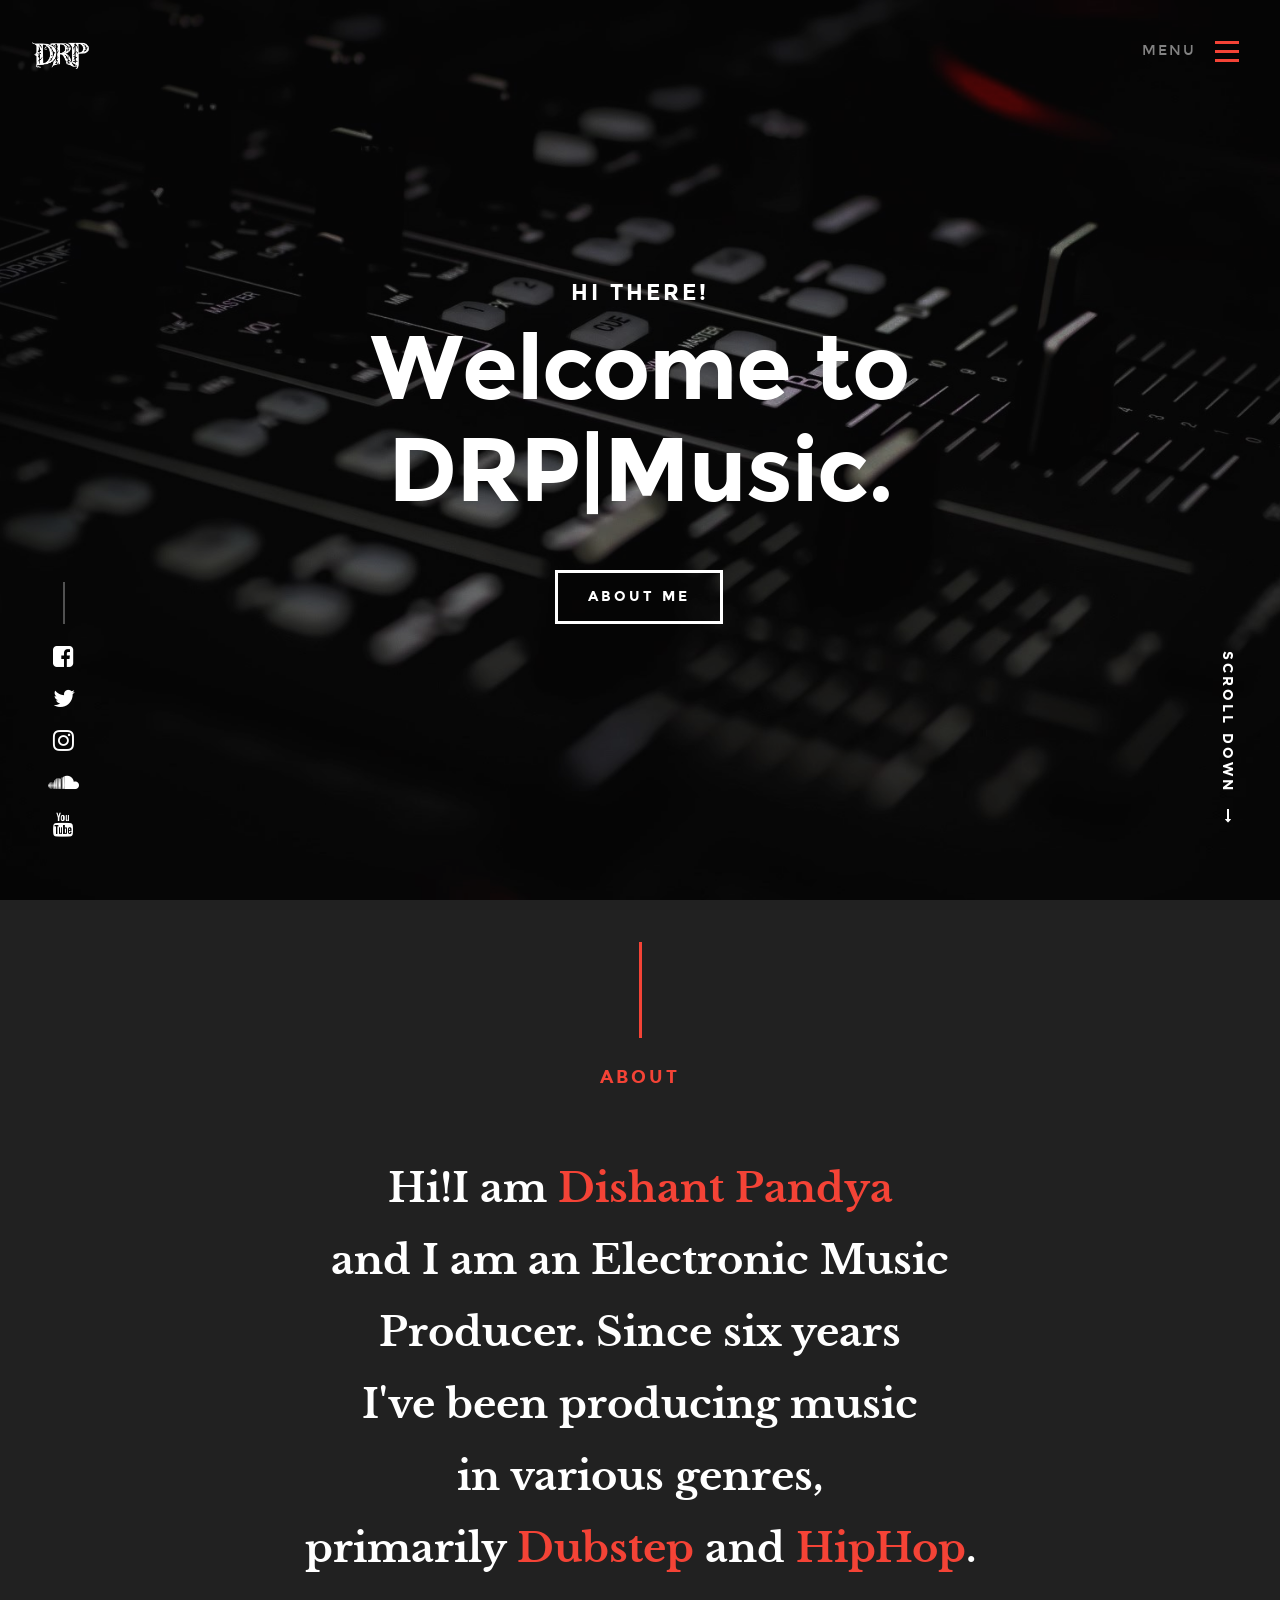
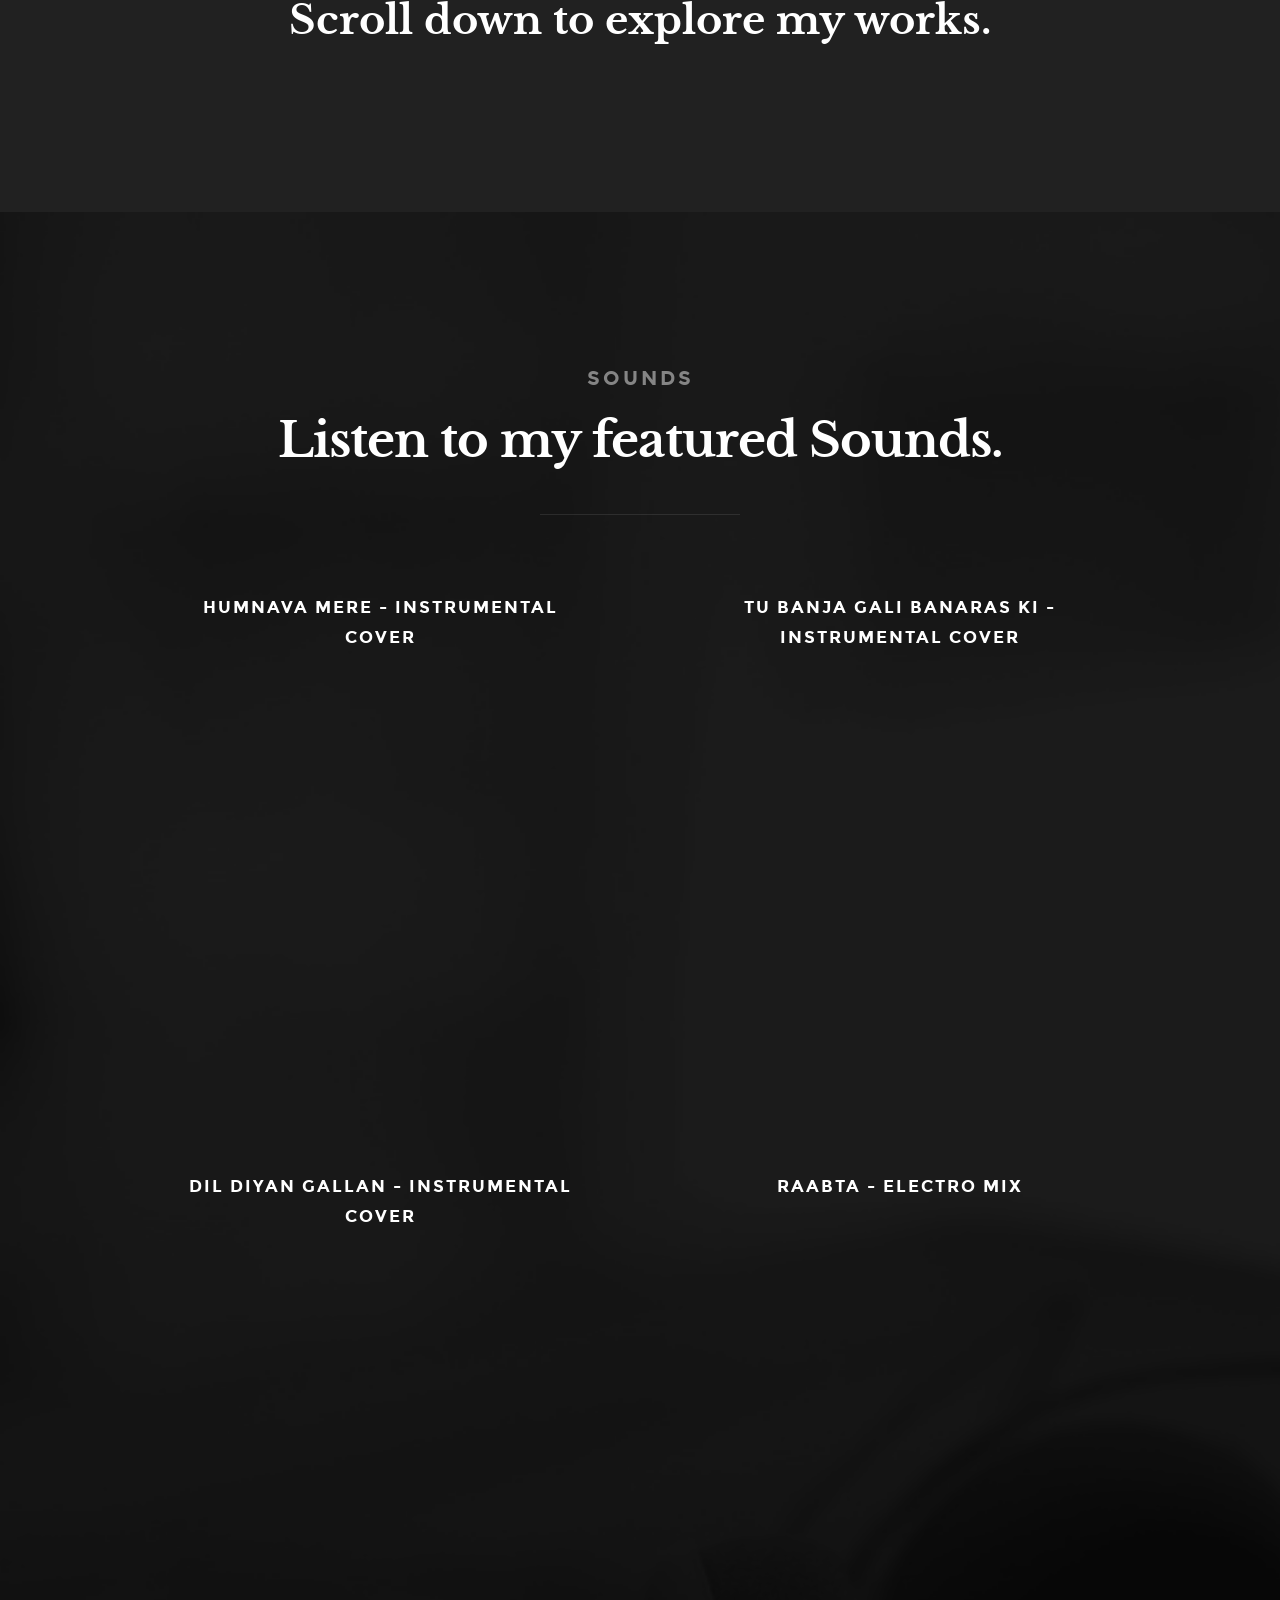
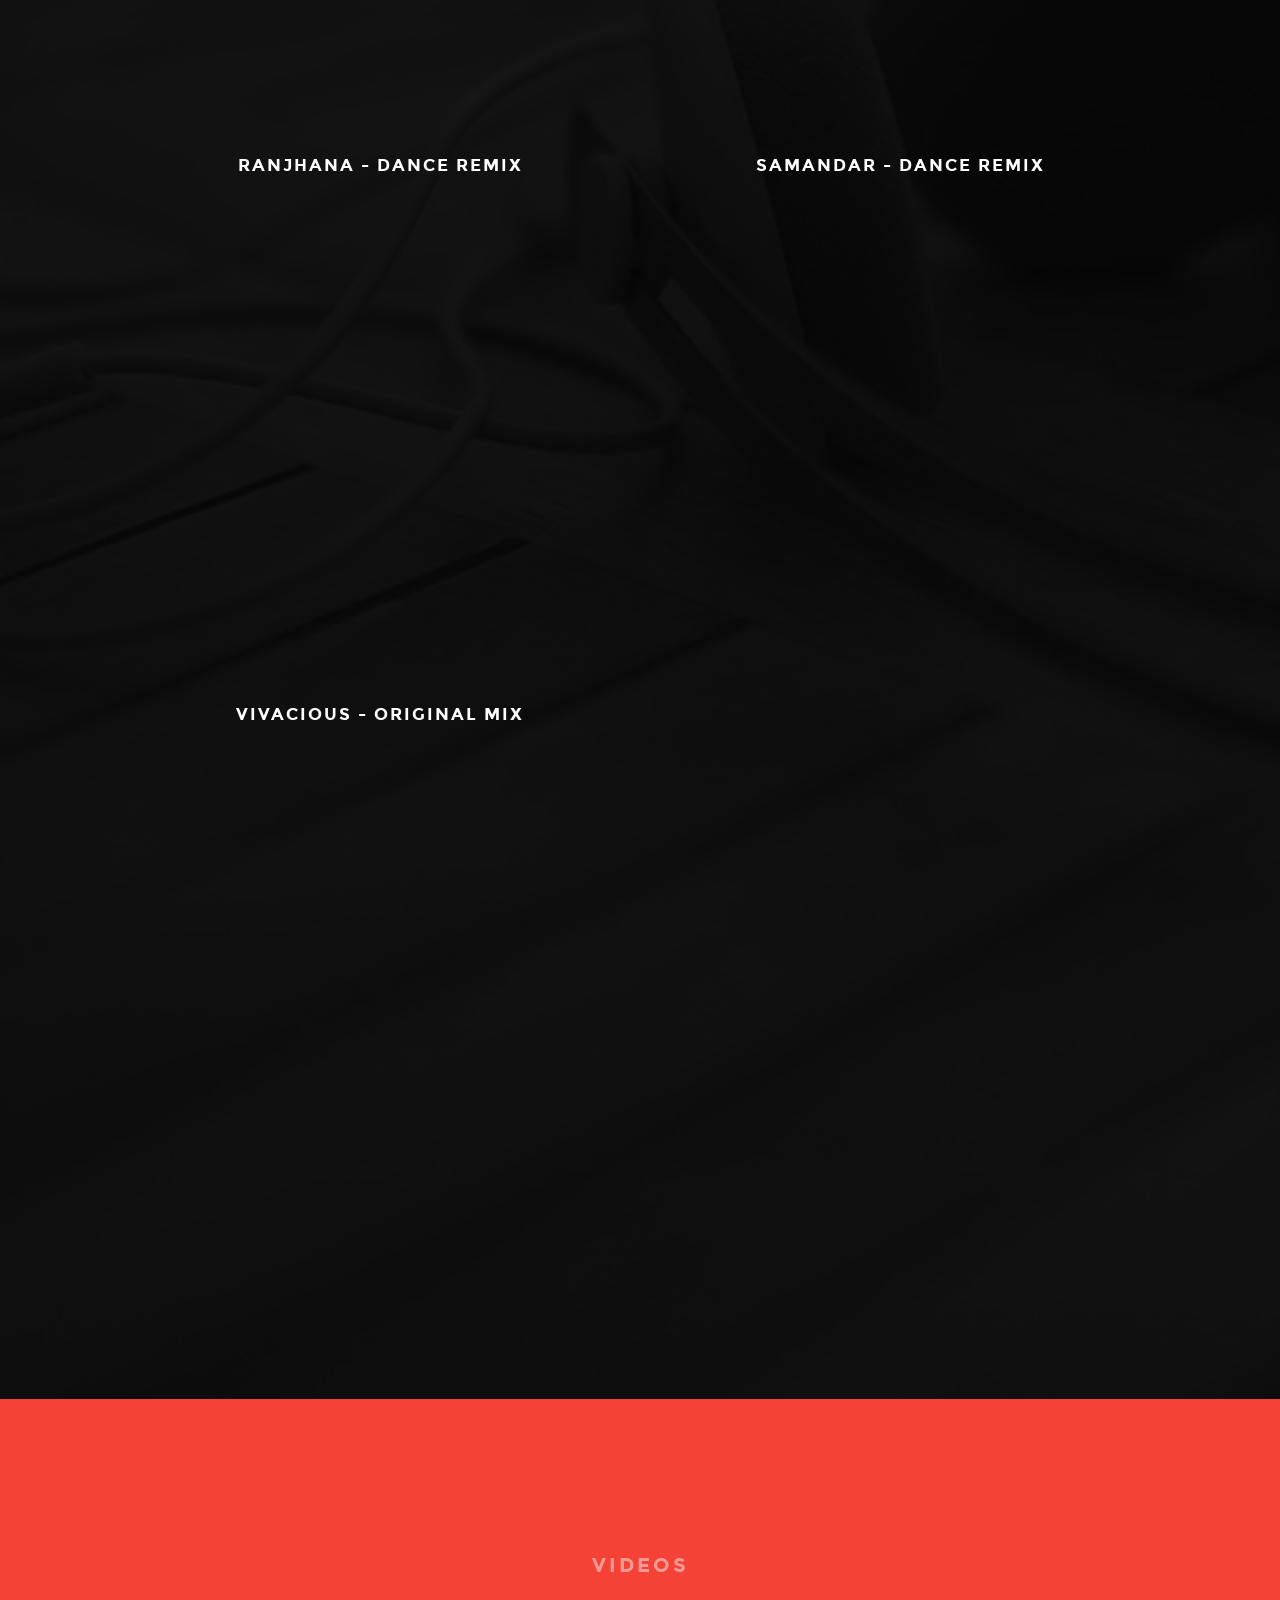
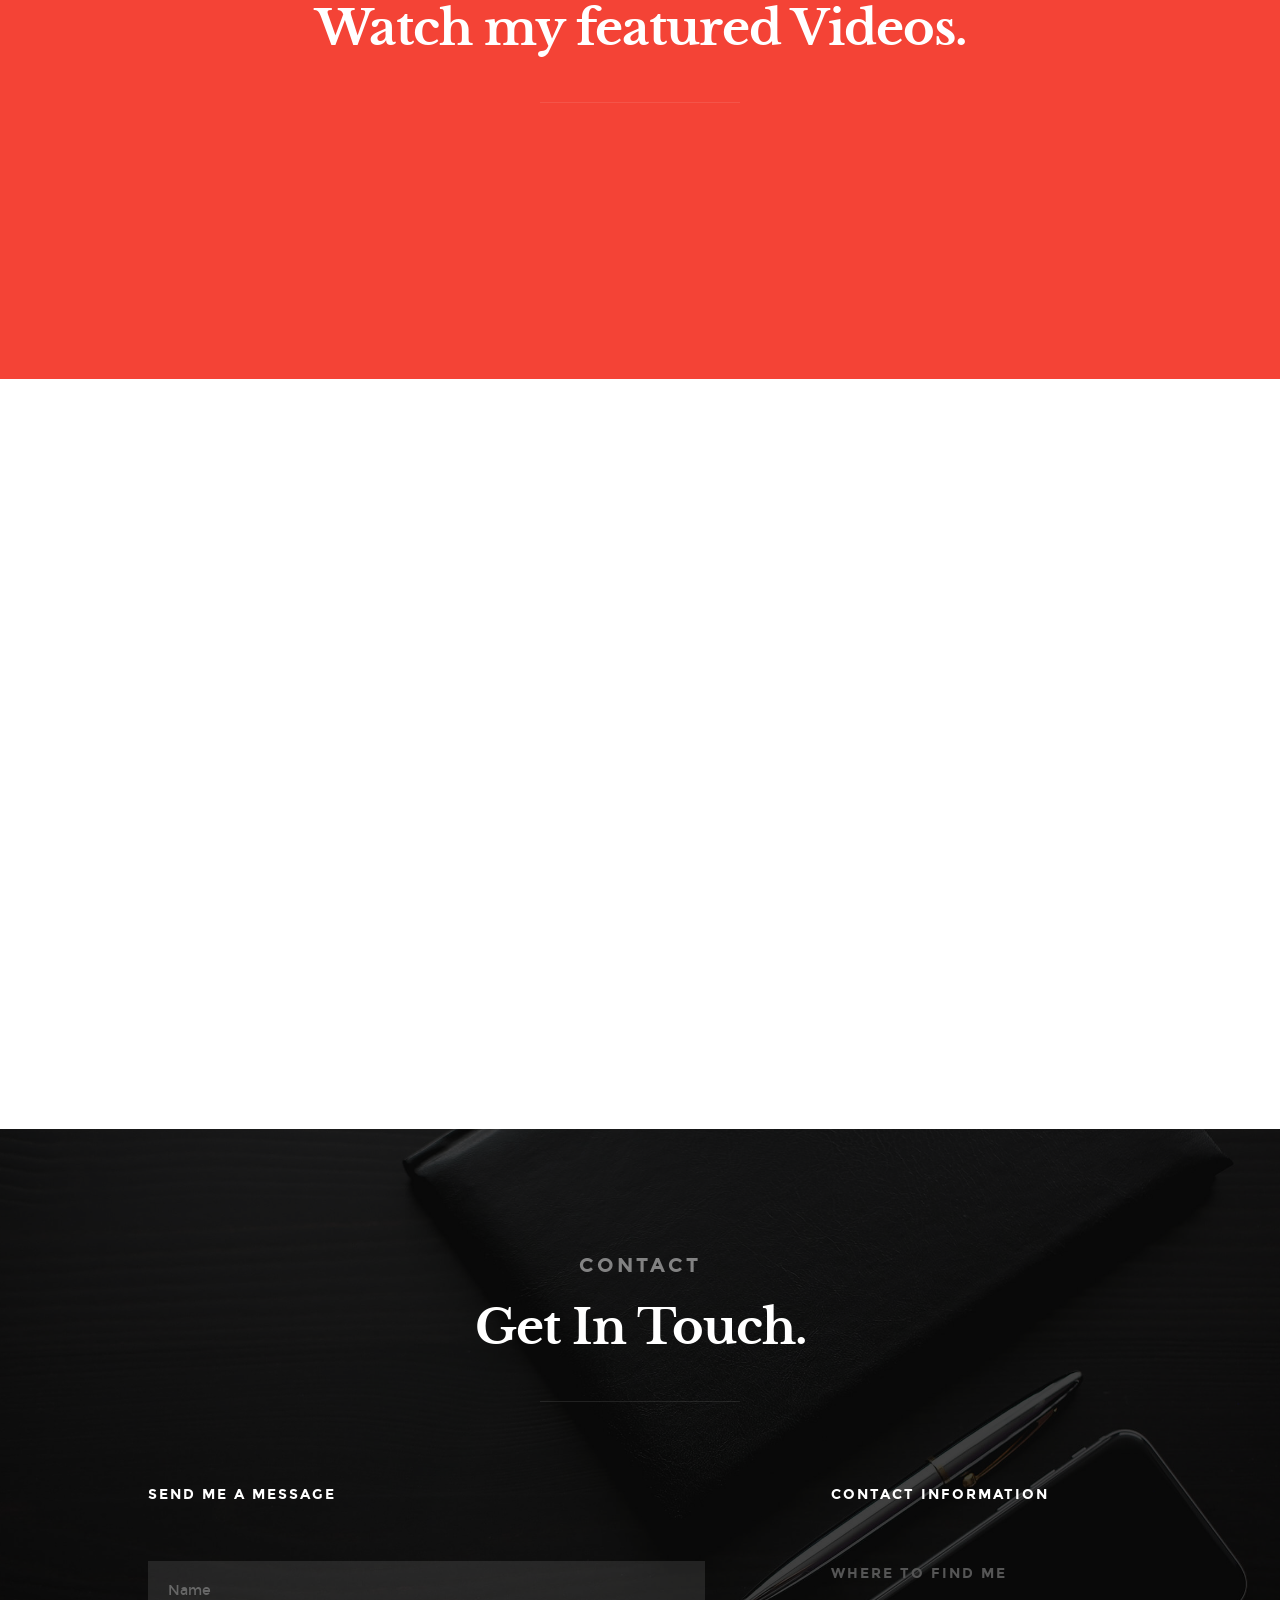
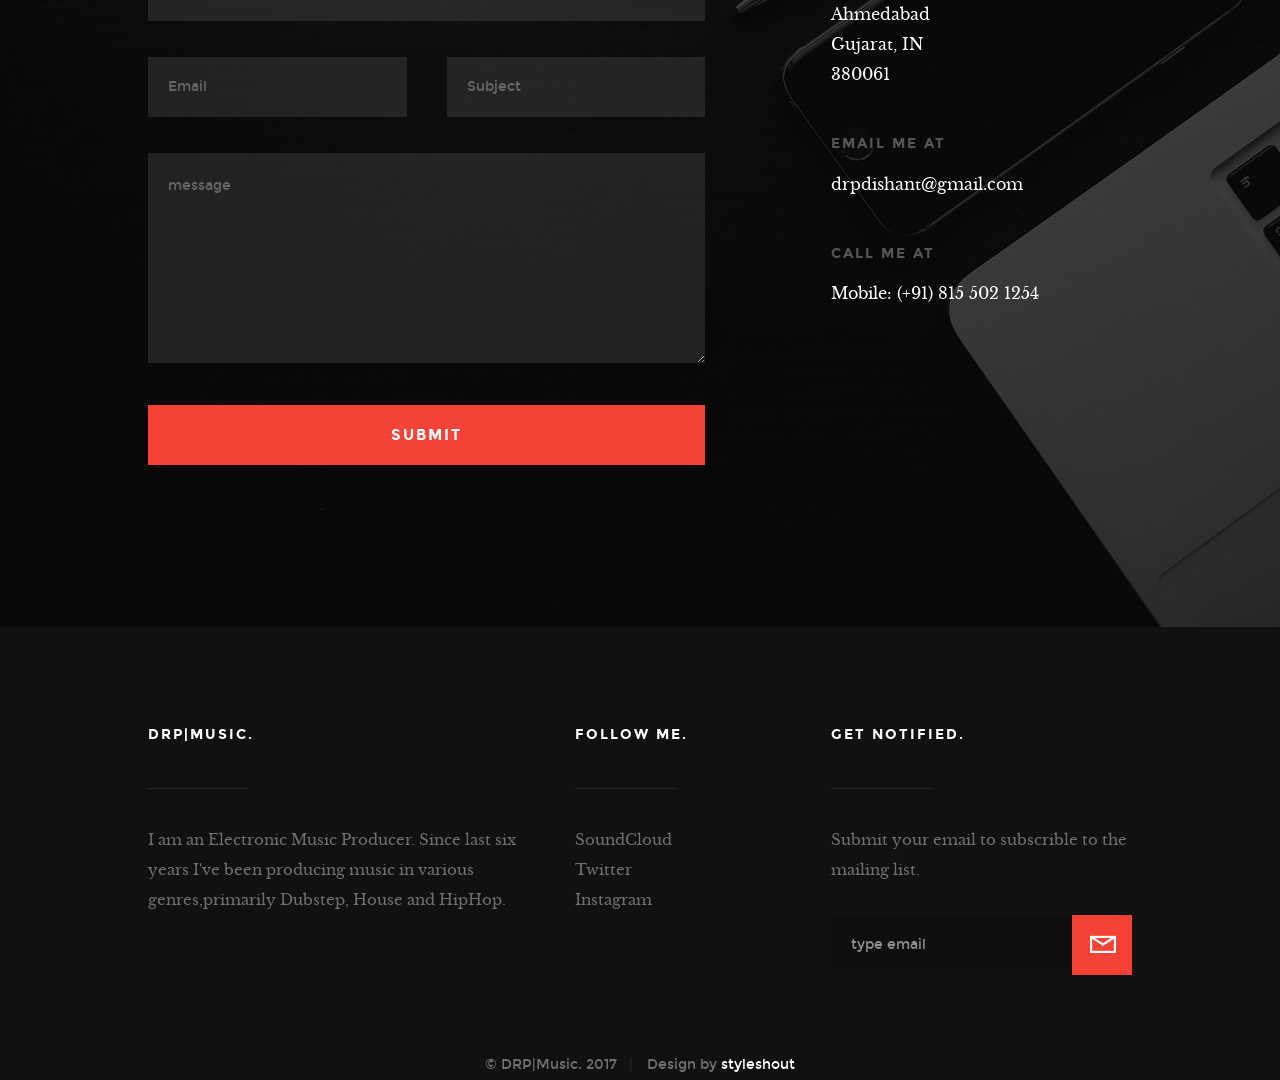
==== commit cbf45355: "Update index.html" ====
--- a/index.html
+++ b/index.html
@@ -194,6 +194,16 @@
    	<div class="row services-content">
 
    		<div class="services-list block-1-2 block-tab-full group">
+			
+		<div class="bgrid service-item animate-this">                         
+
+	            <div class="service-content">	
+	            	<h3 class="h05">Humnava Mere - Instrumental Cover</h3>  
+                    <iframe width="100%" height="450" scrolling="no" frameborder="no" allow="autoplay" src="https://w.soundcloud.com/player/?url=https%3A//api.soundcloud.com/tracks/506994621&color=%23ff5500&auto_play=false&hide_related=false&show_comments=true&show_user=true&show_reposts=false&show_teaser=true&visual=true"></iframe>
+	            </div>	                          
+
+			   </div> <!-- end bgrid -->
+			
 		<div class="bgrid service-item animate-this">                         
 
 	            <div class="service-content">	
